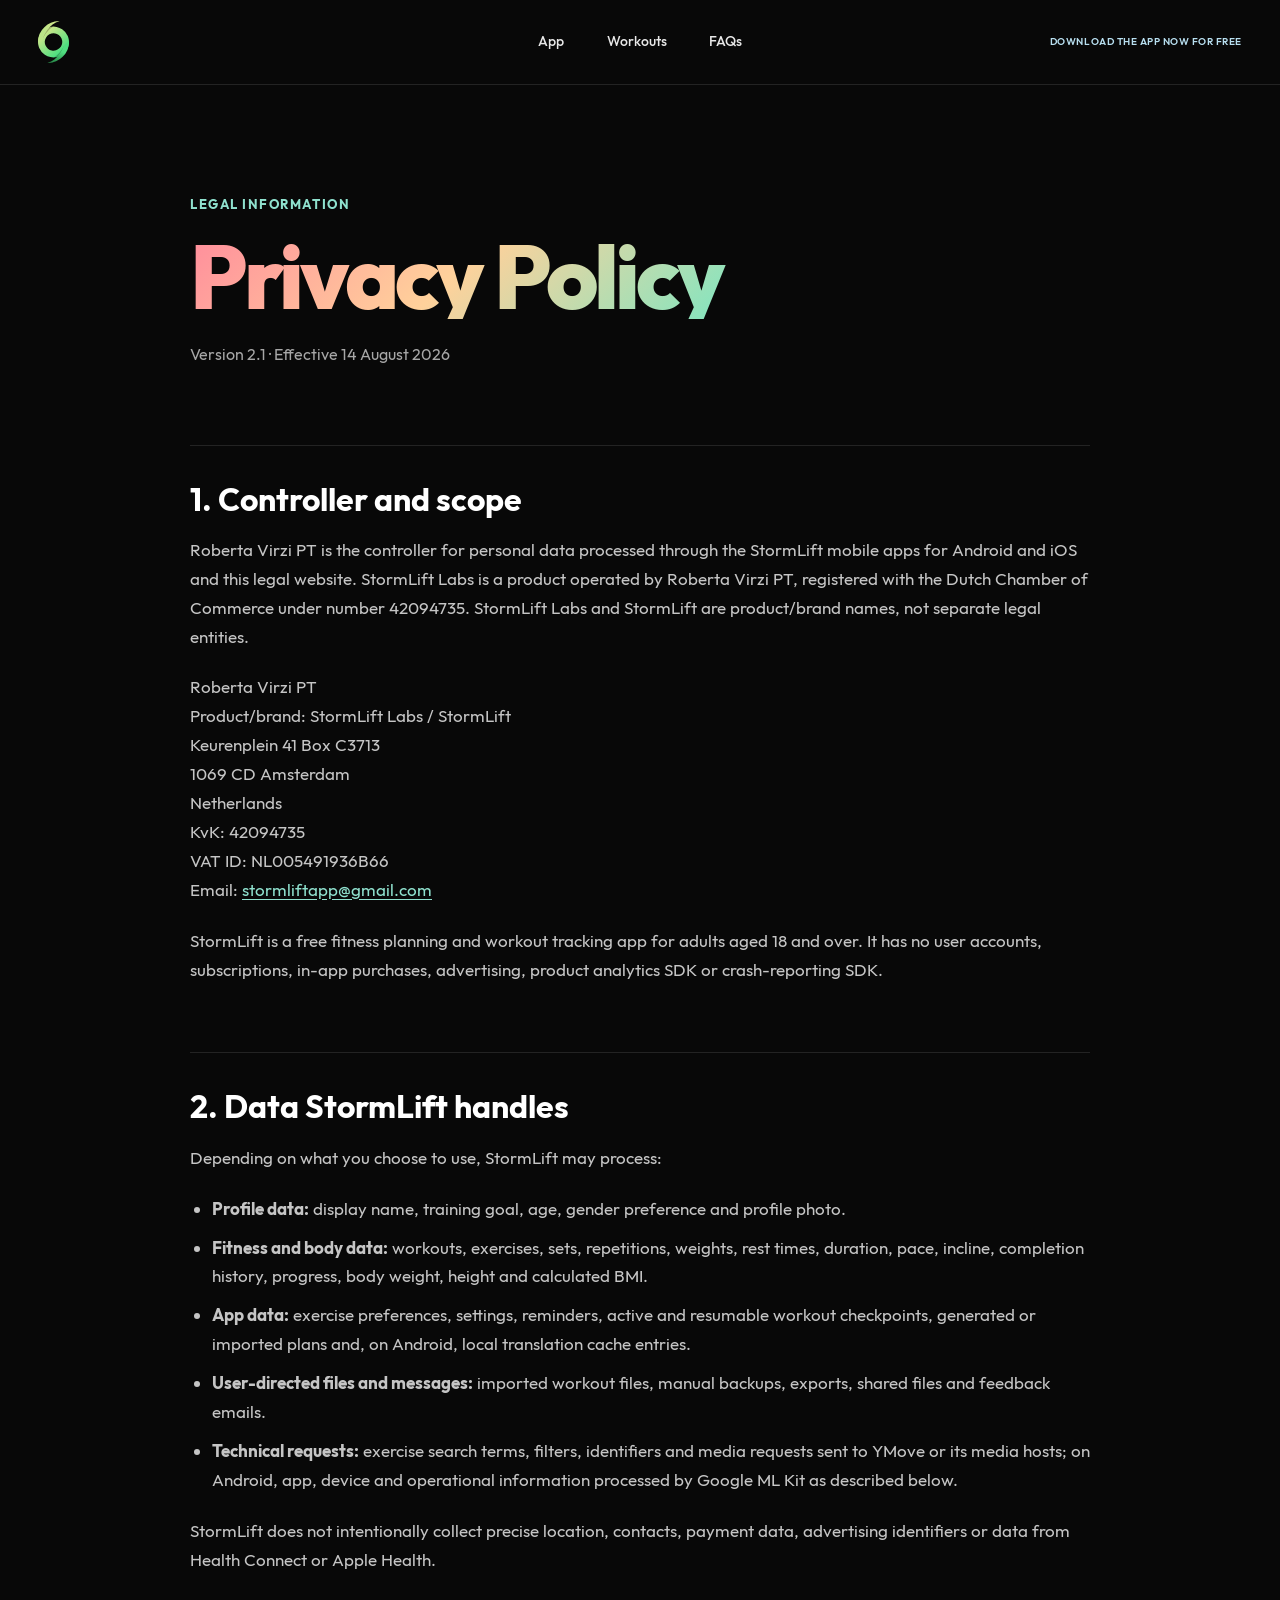
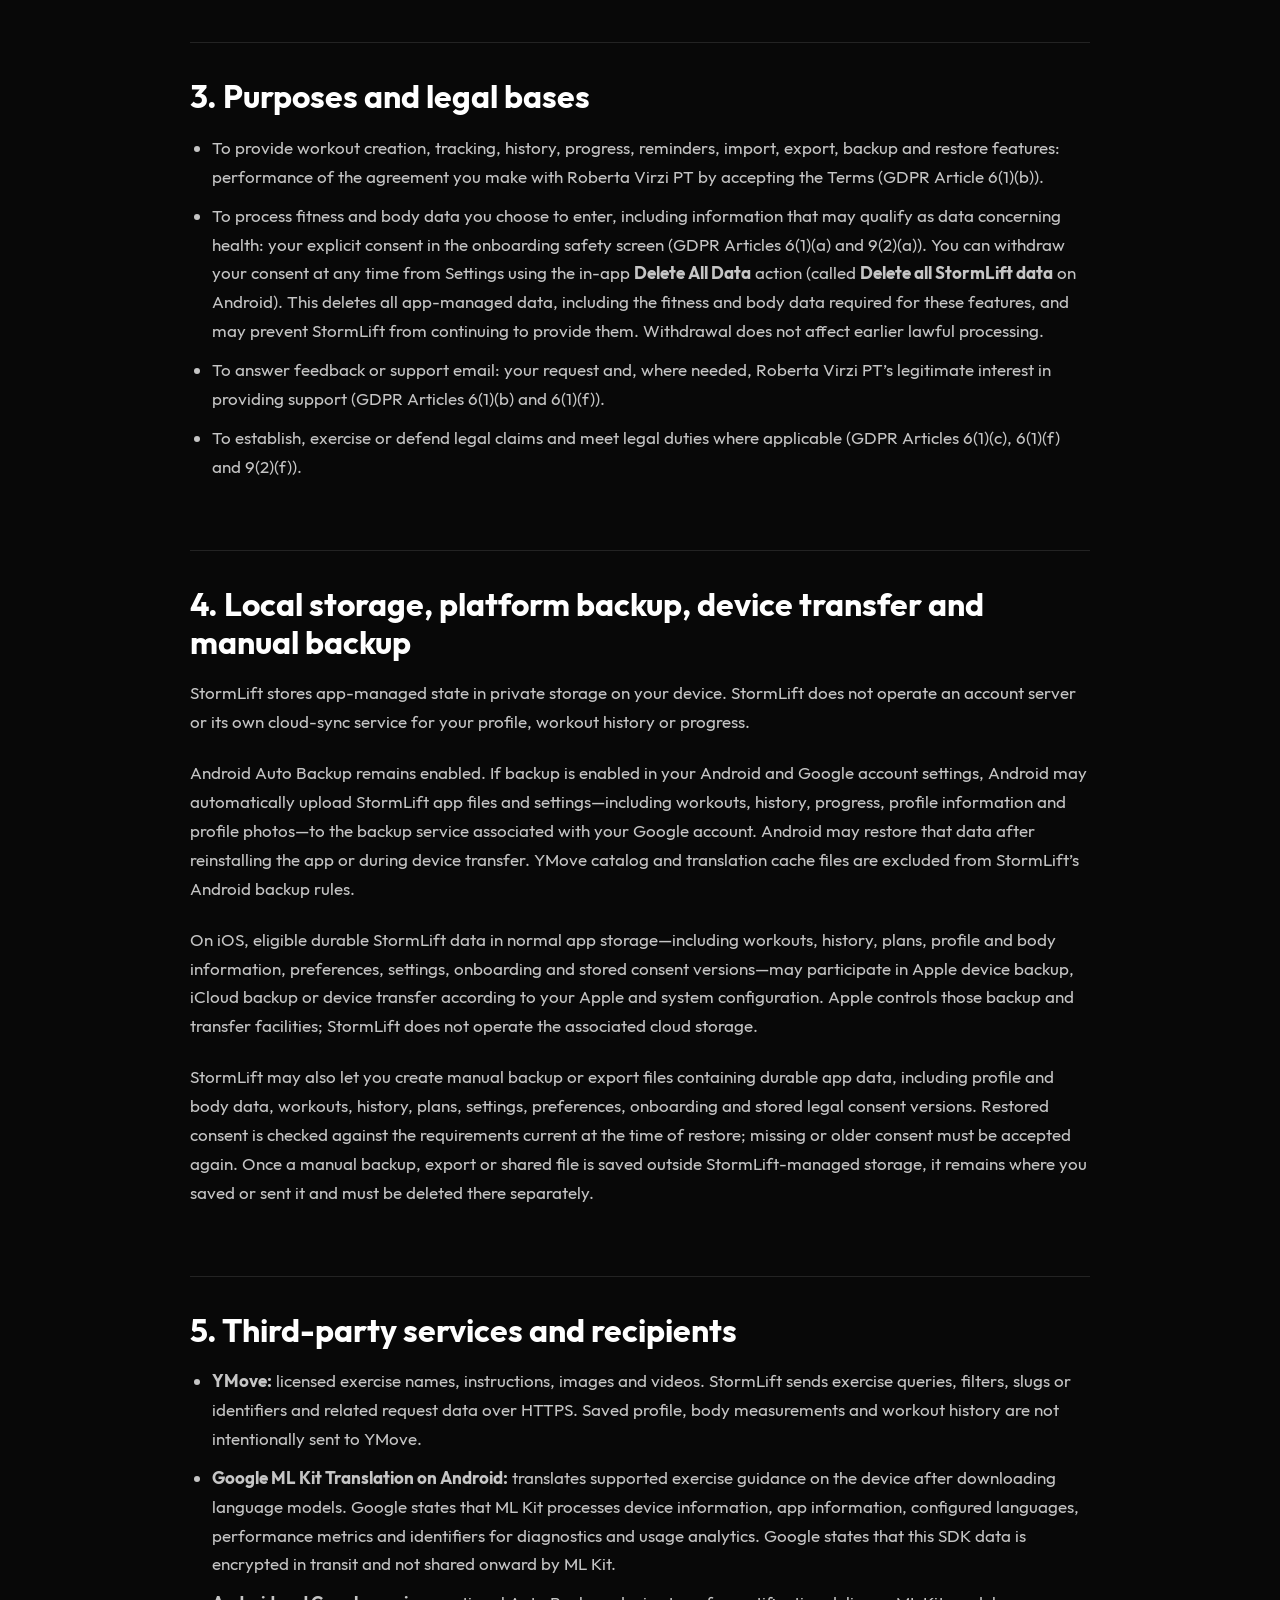
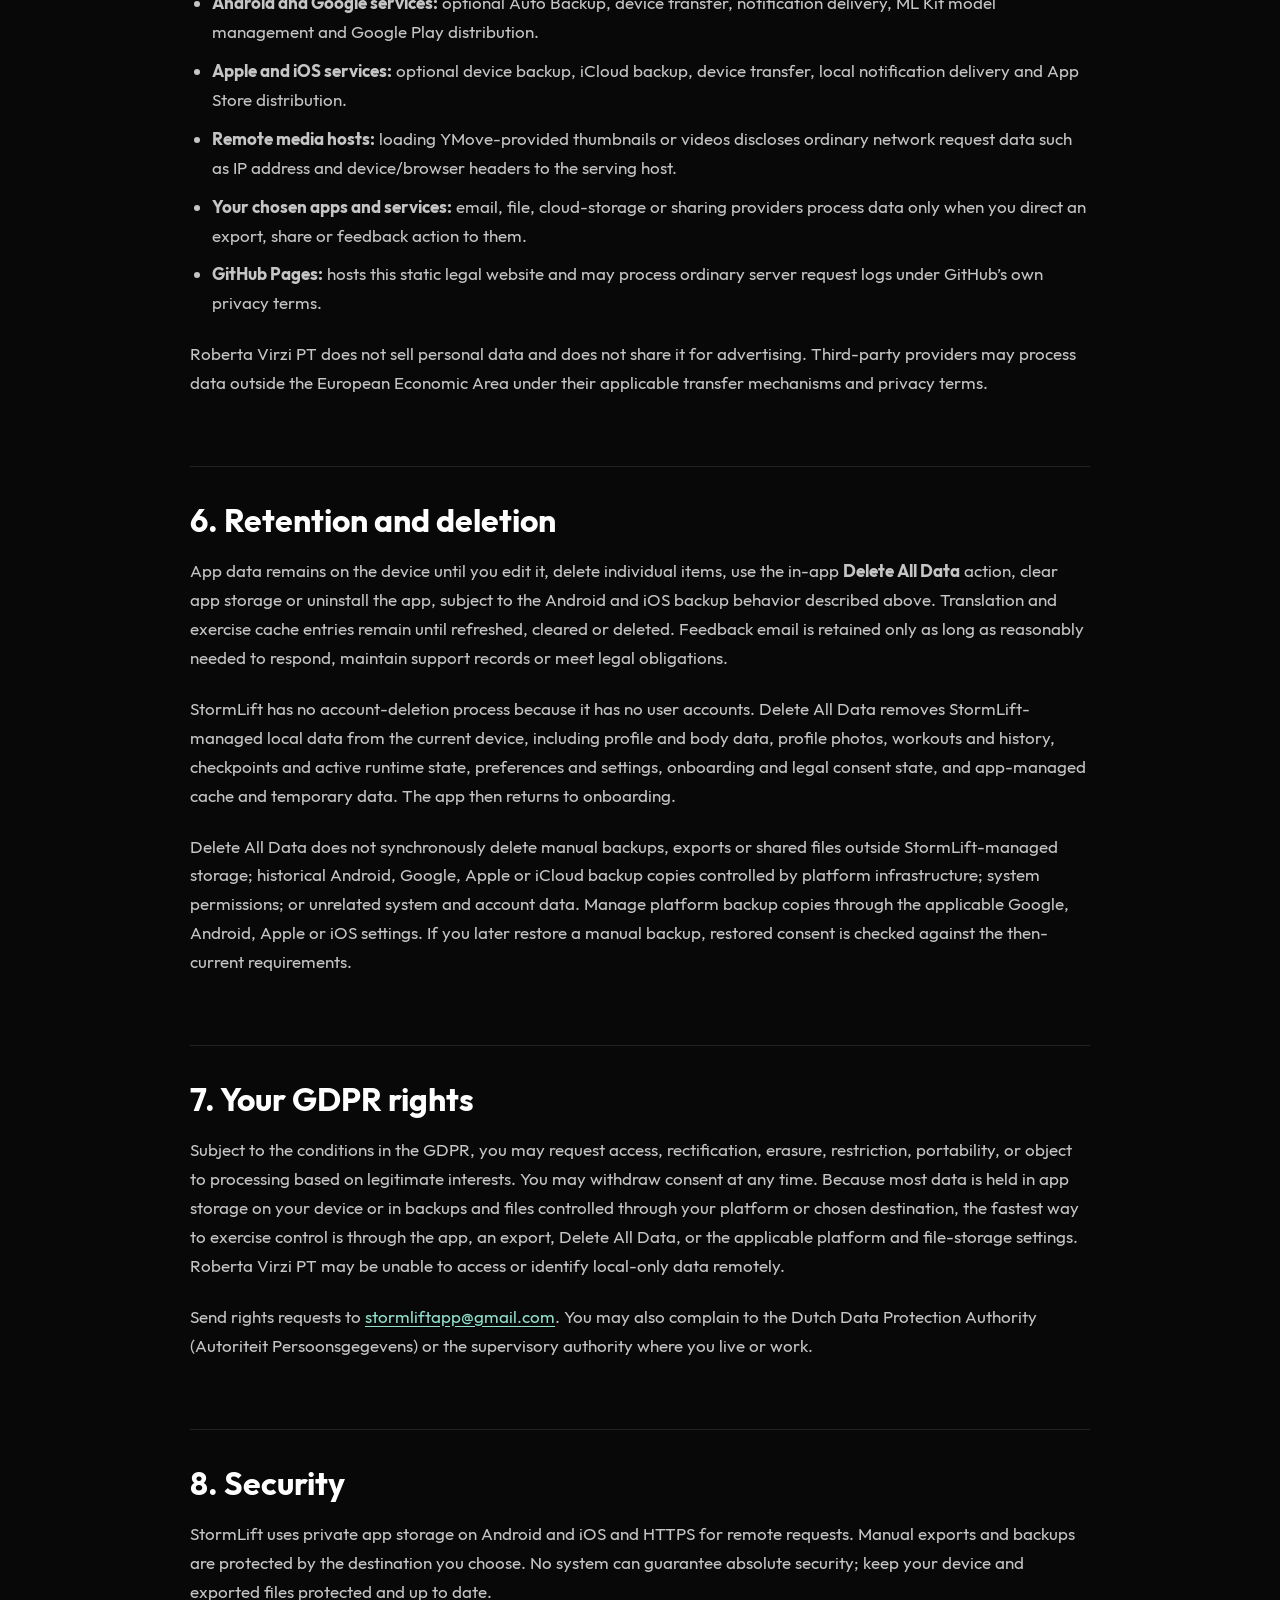
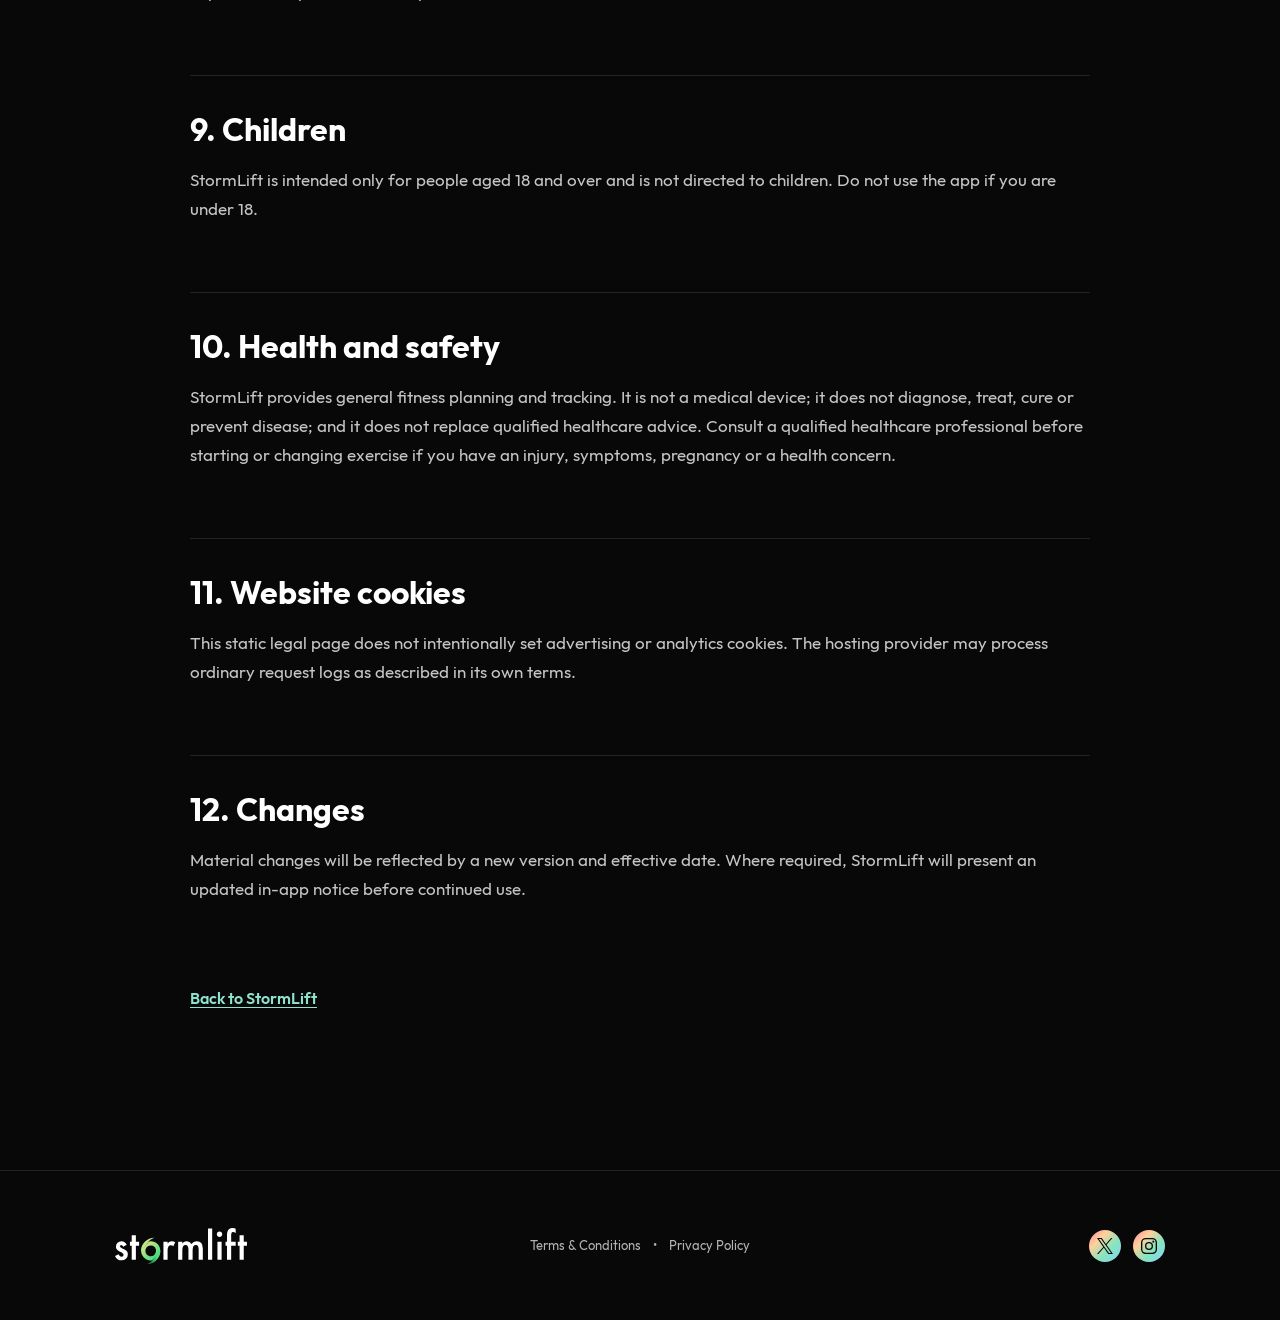
==== privacy/index.html @ 5e51644a "feat: launch StormLift marketing website" ====
<!doctype html>
<html lang="en">
  <head>
    <meta charset="utf-8">
    <meta name="viewport" content="width=device-width, initial-scale=1">
    <title>Privacy Policy — StormLift</title>
    <meta name="description" content="StormLift Privacy Policy, version 2.1, effective 14 August 2026.">
    <meta name="theme-color" content="#080808">
    <link rel="canonical" href="https://stormlift.github.io/stormlift-privacy/privacy/">
    <meta property="og:type" content="article">
    <meta property="og:title" content="StormLift Privacy Policy">
    <meta property="og:description" content="How StormLift handles app, fitness, body, backup and support data.">
    <meta property="og:url" content="https://stormlift.github.io/stormlift-privacy/privacy/">
    <link rel="stylesheet" href="../styles.css">
    <script src="../script.js" defer></script>
  </head>
  <body class="legal-page">
    <a class="skip-link" href="#legal-content">Skip to content</a>
    <header class="legal-header">
      <div class="site-header">
        <a class="brand-mark" href="../" aria-label="StormLift home"><img src="../assets/header/logo.svg" width="48" height="65" alt=""></a>
        <nav class="site-nav" aria-label="Primary navigation"><a href="../#app">App</a><a href="../#workouts">Workouts</a><a href="../#faqs">FAQs</a></nav>
        <div class="header-download" aria-hidden="true">Download the app now for free</div>
      </div>
    </header>

    <main class="legal-main" id="legal-content">
      <header class="legal-hero">
        <p class="legal-eyebrow">Legal information</p>
        <h1>Privacy Policy</h1>
        <p class="legal-effective">Version 2.1 · Effective 14 August 2026</p>
      </header>

      <article class="legal-content">
        <h2>1. Controller and scope</h2>
        <p>Roberta Virzi PT is the controller for personal data processed through the StormLift mobile apps for Android and iOS and this legal website. StormLift Labs is a product operated by Roberta Virzi PT, registered with the Dutch Chamber of Commerce under number 42094735. StormLift Labs and StormLift are product/brand names, not separate legal entities.</p>
        <address>Roberta Virzi PT<br>Product/brand: StormLift Labs / StormLift<br>Keurenplein 41 Box C3713<br>1069 CD Amsterdam<br>Netherlands<br>KvK: 42094735<br>VAT ID: NL005491936B66<br>Email: <a href="mailto:stormliftapp@gmail.com">stormliftapp@gmail.com</a></address>
        <p>StormLift is a free fitness planning and workout tracking app for adults aged 18 and over. It has no user accounts, subscriptions, in-app purchases, advertising, product analytics SDK or crash-reporting SDK.</p>

        <h2>2. Data StormLift handles</h2>
        <p>Depending on what you choose to use, StormLift may process:</p>
        <ul>
          <li><strong>Profile data:</strong> display name, training goal, age, gender preference and profile photo.</li>
          <li><strong>Fitness and body data:</strong> workouts, exercises, sets, repetitions, weights, rest times, duration, pace, incline, completion history, progress, body weight, height and calculated BMI.</li>
          <li><strong>App data:</strong> exercise preferences, settings, reminders, active and resumable workout checkpoints, generated or imported plans and, on Android, local translation cache entries.</li>
          <li><strong>User-directed files and messages:</strong> imported workout files, manual backups, exports, shared files and feedback emails.</li>
          <li><strong>Technical requests:</strong> exercise search terms, filters, identifiers and media requests sent to YMove or its media hosts; on Android, app, device and operational information processed by Google ML Kit as described below.</li>
        </ul>
        <p>StormLift does not intentionally collect precise location, contacts, payment data, advertising identifiers or data from Health Connect or Apple Health.</p>

        <h2>3. Purposes and legal bases</h2>
        <ul>
          <li>To provide workout creation, tracking, history, progress, reminders, import, export, backup and restore features: performance of the agreement you make with Roberta Virzi PT by accepting the Terms (GDPR Article 6(1)(b)).</li>
          <li>To process fitness and body data you choose to enter, including information that may qualify as data concerning health: your explicit consent in the onboarding safety screen (GDPR Articles 6(1)(a) and 9(2)(a)). You can withdraw your consent at any time from Settings using the in-app <strong>Delete All Data</strong> action (called <strong>Delete all StormLift data</strong> on Android). This deletes all app-managed data, including the fitness and body data required for these features, and may prevent StormLift from continuing to provide them. Withdrawal does not affect earlier lawful processing.</li>
          <li>To answer feedback or support email: your request and, where needed, Roberta Virzi PT’s legitimate interest in providing support (GDPR Articles 6(1)(b) and 6(1)(f)).</li>
          <li>To establish, exercise or defend legal claims and meet legal duties where applicable (GDPR Articles 6(1)(c), 6(1)(f) and 9(2)(f)).</li>
        </ul>

        <h2>4. Local storage, platform backup, device transfer and manual backup</h2>
        <p>StormLift stores app-managed state in private storage on your device. StormLift does not operate an account server or its own cloud-sync service for your profile, workout history or progress.</p>
        <p>Android Auto Backup remains enabled. If backup is enabled in your Android and Google account settings, Android may automatically upload StormLift app files and settings—including workouts, history, progress, profile information and profile photos—to the backup service associated with your Google account. Android may restore that data after reinstalling the app or during device transfer. YMove catalog and translation cache files are excluded from StormLift’s Android backup rules.</p>
        <p>On iOS, eligible durable StormLift data in normal app storage—including workouts, history, plans, profile and body information, preferences, settings, onboarding and stored consent versions—may participate in Apple device backup, iCloud backup or device transfer according to your Apple and system configuration. Apple controls those backup and transfer facilities; StormLift does not operate the associated cloud storage.</p>
        <p>StormLift may also let you create manual backup or export files containing durable app data, including profile and body data, workouts, history, plans, settings, preferences, onboarding and stored legal consent versions. Restored consent is checked against the requirements current at the time of restore; missing or older consent must be accepted again. Once a manual backup, export or shared file is saved outside StormLift-managed storage, it remains where you saved or sent it and must be deleted there separately.</p>

        <h2>5. Third-party services and recipients</h2>
        <ul>
          <li><strong>YMove:</strong> licensed exercise names, instructions, images and videos. StormLift sends exercise queries, filters, slugs or identifiers and related request data over HTTPS. Saved profile, body measurements and workout history are not intentionally sent to YMove.</li>
          <li><strong>Google ML Kit Translation on Android:</strong> translates supported exercise guidance on the device after downloading language models. Google states that ML Kit processes device information, app information, configured languages, performance metrics and identifiers for diagnostics and usage analytics. Google states that this SDK data is encrypted in transit and not shared onward by ML Kit.</li>
          <li><strong>Android and Google services:</strong> optional Auto Backup, device transfer, notification delivery, ML Kit model management and Google Play distribution.</li>
          <li><strong>Apple and iOS services:</strong> optional device backup, iCloud backup, device transfer, local notification delivery and App Store distribution.</li>
          <li><strong>Remote media hosts:</strong> loading YMove-provided thumbnails or videos discloses ordinary network request data such as IP address and device/browser headers to the serving host.</li>
          <li><strong>Your chosen apps and services:</strong> email, file, cloud-storage or sharing providers process data only when you direct an export, share or feedback action to them.</li>
          <li><strong>GitHub Pages:</strong> hosts this static legal website and may process ordinary server request logs under GitHub’s own privacy terms.</li>
        </ul>
        <p>Roberta Virzi PT does not sell personal data and does not share it for advertising. Third-party providers may process data outside the European Economic Area under their applicable transfer mechanisms and privacy terms.</p>

        <h2>6. Retention and deletion</h2>
        <p>App data remains on the device until you edit it, delete individual items, use the in-app <strong>Delete All Data</strong> action, clear app storage or uninstall the app, subject to the Android and iOS backup behavior described above. Translation and exercise cache entries remain until refreshed, cleared or deleted. Feedback email is retained only as long as reasonably needed to respond, maintain support records or meet legal obligations.</p>
        <p>StormLift has no account-deletion process because it has no user accounts. Delete All Data removes StormLift-managed local data from the current device, including profile and body data, profile photos, workouts and history, checkpoints and active runtime state, preferences and settings, onboarding and legal consent state, and app-managed cache and temporary data. The app then returns to onboarding.</p>
        <p>Delete All Data does not synchronously delete manual backups, exports or shared files outside StormLift-managed storage; historical Android, Google, Apple or iCloud backup copies controlled by platform infrastructure; system permissions; or unrelated system and account data. Manage platform backup copies through the applicable Google, Android, Apple or iOS settings. If you later restore a manual backup, restored consent is checked against the then-current requirements.</p>

        <h2>7. Your GDPR rights</h2>
        <p>Subject to the conditions in the GDPR, you may request access, rectification, erasure, restriction, portability, or object to processing based on legitimate interests. You may withdraw consent at any time. Because most data is held in app storage on your device or in backups and files controlled through your platform or chosen destination, the fastest way to exercise control is through the app, an export, Delete All Data, or the applicable platform and file-storage settings. Roberta Virzi PT may be unable to access or identify local-only data remotely.</p>
        <p>Send rights requests to <a href="mailto:stormliftapp@gmail.com">stormliftapp@gmail.com</a>. You may also complain to the Dutch Data Protection Authority (Autoriteit Persoonsgegevens) or the supervisory authority where you live or work.</p>

        <h2>8. Security</h2>
        <p>StormLift uses private app storage on Android and iOS and HTTPS for remote requests. Manual exports and backups are protected by the destination you choose. No system can guarantee absolute security; keep your device and exported files protected and up to date.</p>

        <h2>9. Children</h2>
        <p>StormLift is intended only for people aged 18 and over and is not directed to children. Do not use the app if you are under 18.</p>

        <h2>10. Health and safety</h2>
        <p>StormLift provides general fitness planning and tracking. It is not a medical device; it does not diagnose, treat, cure or prevent disease; and it does not replace qualified healthcare advice. Consult a qualified healthcare professional before starting or changing exercise if you have an injury, symptoms, pregnancy or a health concern.</p>

        <h2>11. Website cookies</h2>
        <p>This static legal page does not intentionally set advertising or analytics cookies. The hosting provider may process ordinary request logs as described in its own terms.</p>

        <h2>12. Changes</h2>
        <p>Material changes will be reflected by a new version and effective date. Where required, StormLift will present an updated in-app notice before continued use.</p>

        <a class="legal-back" href="../">Back to StormLift</a>
      </article>
    </main>

    <footer class="site-footer legal-footer">
      <a class="footer-brand" href="../" aria-label="StormLift home"><img src="../assets/footer/logo-footer.svg" width="168" height="46" alt="StormLift"></a>
      <nav class="footer-nav" aria-label="Legal navigation"><a href="../terms/">Terms &amp; Conditions</a><span aria-hidden="true">•</span><a href="./" aria-current="page">Privacy Policy</a></nav>
      <div class="social-links" aria-label="StormLift social media"><a data-link="x" aria-label="StormLift on X"><img src="../assets/footer/logo-x.svg" width="22" height="22" alt=""></a><a data-link="instagram" aria-label="StormLift on Instagram"><img src="../assets/footer/logo-instagram.svg" width="26" height="26" alt=""></a></div>
    </footer>
  </body>
</html>
---- styles.css ----
@font-face { font-family: "Outfit"; src: url("assets/fonts/outfit-regular.ttf") format("truetype"); font-weight: 400; font-style: normal; font-display: swap; }
@font-face { font-family: "Outfit"; src: url("assets/fonts/outfit-medium.ttf") format("truetype"); font-weight: 500; font-style: normal; font-display: swap; }
@font-face { font-family: "Outfit"; src: url("assets/fonts/outfit-semibold.ttf") format("truetype"); font-weight: 600; font-style: normal; font-display: swap; }
@font-face { font-family: "Outfit"; src: url("assets/fonts/outfit-bold.ttf") format("truetype"); font-weight: 700; font-style: normal; font-display: swap; }
@font-face { font-family: "Outfit"; src: url("assets/fonts/outfit-extrabold.ttf") format("truetype"); font-weight: 800; font-style: normal; font-display: swap; }

:root {
  color-scheme: dark;
  --bg: #080808;
  --panel: #111111;
  --text: #f5f5f3;
  --muted: #a7a7a7;
  --line: rgba(255, 255, 255, 0.11);
  --warm: linear-gradient(135deg, #ff718d 0%, #ff9d85 43%, #f5dd7a 100%);
  --coach: linear-gradient(135deg, #87efa8 0%, #67dfc4 47%, #69d4ef 100%);
  --focus: linear-gradient(135deg, #82e2f8 0%, #83c4f5 45%, #d697eb 100%);
  --pink: linear-gradient(135deg, #ff9f8b 0%, #f58fc5 100%);
  --rainbow: linear-gradient(135deg, #ff8d9c 0%, #ffd19b 31%, #82e5c0 63%, #8fcff8 100%);
  --ease-premium: cubic-bezier(0.22, 0.61, 0.36, 1);
  --header-height: 84px;
}

* { box-sizing: border-box; }
html { min-width: 320px; scroll-behavior: smooth; scroll-padding-top: calc(var(--header-height) + 18px); background: var(--bg); }
body { min-width: 320px; min-height: 100%; margin: 0; overflow-x: hidden; color: var(--text); background: var(--bg); font-family: "Outfit", ui-sans-serif, system-ui, sans-serif; line-height: 1.45; -webkit-font-smoothing: antialiased; }
img { display: block; max-width: 100%; }
a { color: inherit; text-decoration: none; }
button, a { -webkit-tap-highlight-color: transparent; }
button { font: inherit; }
:focus-visible { outline: 3px solid #8ee8dd; outline-offset: 5px; }
.skip-link { position: fixed; top: 12px; left: 12px; z-index: 100; padding: 10px 16px; transform: translateY(-150%); border-radius: 999px; color: #080808; background: #f5f5f3; font-weight: 700; transition: transform 180ms ease; }
.skip-link:focus { transform: translateY(0); }
.visually-hidden { position: absolute !important; width: 1px !important; height: 1px !important; padding: 0 !important; margin: -1px !important; overflow: hidden !important; clip: rect(0, 0, 0, 0) !important; white-space: nowrap !important; border: 0 !important; }
.section-shell { width: min(100% - 80px, 1550px); margin-inline: auto; }

.site-header { position: relative; z-index: 20; display: grid; grid-template-columns: 1fr auto 1fr; align-items: center; height: var(--header-height); padding: 0 38px; background: #080808; }
.brand-mark { justify-self: start; width: 31px; transition: opacity 180ms ease; }
.brand-mark:hover { opacity: 0.82; }
.brand-mark img { width: 31px; height: auto; }
.site-nav { display: flex; align-items: center; gap: clamp(24px, 3vw, 54px); font-size: 0.86rem; font-weight: 500; }
.site-nav a { position: relative; padding: 12px 2px; color: #e8e8e8; }
.site-nav a::after { position: absolute; right: 0; bottom: 7px; left: 0; height: 1px; content: ""; transform: scaleX(0); transform-origin: center; background: #fff; transition: transform 180ms ease; }
.site-nav a:hover::after, .site-nav a:focus-visible::after { transform: scaleX(1); }
.header-download { justify-self: end; color: #b8dff0; font-size: 0.65rem; font-weight: 600; letter-spacing: 0.05em; text-transform: uppercase; }

.hero-slider { position: relative; height: 900px; overflow: hidden; background: #080808; }
.hero-stage { position: relative; width: 100%; max-width: 1920px; height: 100%; margin: 0 auto; overflow: hidden; isolation: isolate;
  --strength-band-left: 30%; --strength-band-width: 42%; --strength-person-left: 35%; --strength-person-width: 500px;
  --coach-band-left: 72%; --coach-band-width: 28%; --coach-person-left: 73%; --coach-person-width: 350px;
  --focus-band-left: 0%; --focus-band-width: 30%; --focus-person-left: 9%; --focus-person-width: 360px;
  --copy-top: 102px; --store-top: 104px; --store-left: 69%;
}
.hero-slider[data-slide="1"] .hero-stage { --strength-band-left: 0%; --strength-band-width: 26%; --strength-person-left: 8%; --strength-person-width: 380px; --coach-band-left: 23%; --coach-band-width: 48%; --coach-person-left: 43%; --coach-person-width: 420px; --focus-band-left: 70%; --focus-band-width: 30%; --focus-person-left: 70%; --focus-person-width: 365px; --store-left: 68%; --store-top: 105px; }
.hero-slider[data-slide="2"] .hero-stage { --strength-band-left: 70%; --strength-band-width: 30%; --strength-person-left: 72%; --strength-person-width: 390px; --coach-band-left: 0%; --coach-band-width: 27%; --coach-person-left: 4%; --coach-person-width: 330px; --focus-band-left: 24%; --focus-band-width: 47%; --focus-person-left: 42%; --focus-person-width: 420px; --store-left: 68%; --store-top: 110px; }
.hero-band { position: absolute; inset-block: 0; z-index: -3; background-size: 112% 100%; transition: left 1.15s var(--ease-premium), width 1.15s var(--ease-premium); animation: hero-band-breathe 12s ease-in-out infinite; will-change: left, width, background-position; }
.hero-band::after { position: absolute; inset: 0; content: ""; background: linear-gradient(90deg, rgba(255,255,255,0.10), transparent 28%, rgba(255,255,255,0.08) 62%, transparent); opacity: 0.5; }
.hero-band--strength { left: var(--strength-band-left); width: var(--strength-band-width); background-image: var(--warm); animation-duration: 13.5s; }
.hero-band--coach { left: var(--coach-band-left); width: var(--coach-band-width); background-image: var(--coach); animation-delay: -3.2s; animation-duration: 11.8s; }
.hero-band--focus { left: var(--focus-band-left); width: var(--focus-band-width); background-image: var(--focus); animation-delay: -6.1s; animation-duration: 14.4s; }
.hero-person { position: absolute; bottom: 0; z-index: 1; width: auto; max-width: none; object-fit: contain; object-position: bottom; filter: drop-shadow(0 18px 30px rgba(0,0,0,0.25)); transition: left 1.2s var(--ease-premium) 90ms, width 1.2s var(--ease-premium) 90ms; will-change: left, width; }
.hero-person--strength { left: var(--strength-person-left); width: var(--strength-person-width); }
.hero-person--coach { left: var(--coach-person-left); width: var(--coach-person-width); }
.hero-person--focus { left: var(--focus-person-left); width: var(--focus-person-width); }
.hero-copy { position: absolute; top: var(--copy-top); left: clamp(42px, 5.8vw, 112px); z-index: 3; width: min(460px, 31vw); perspective: 700px; }
.hero-copy__item { position: absolute; inset: 0 auto auto 0; width: 100%; transform: translateY(-14px) rotateX(-50deg); transform-origin: 50% 100%; opacity: 0; pointer-events: none; transition: opacity 640ms ease, transform 760ms var(--ease-premium); }
.hero-copy__item.is-active { transform: translateY(0) rotateX(0); opacity: 1; pointer-events: auto; }
.hero-copy h1, .hero-copy h2 { margin: 0; color: #0b0b0b; font-size: clamp(2.3rem, 3.35vw, 4rem); font-weight: 800; letter-spacing: -0.035em; line-height: 0.98; text-transform: uppercase; }
.hero-copy h2 span { font-size: 0.72em; font-weight: 500; letter-spacing: -0.02em; }
.store-badges { display: flex; align-items: center; gap: 22px; }
.hero-store-badges { position: absolute; top: var(--store-top); left: var(--store-left); z-index: 5; transition: top 1s var(--ease-premium), left 1s var(--ease-premium); }
.store-link { display: block; overflow: hidden; border-radius: 999px; background: #fff; box-shadow: 0 7px 14px rgba(0,0,0,0.16); transition: transform 180ms ease, opacity 180ms ease; }
.store-link:hover { transform: translateY(-2px); }
.store-link[aria-disabled="true"], .social-links a[aria-disabled="true"] { cursor: default; }
.store-link[aria-disabled="true"]:hover { transform: none; }
.hero-store-badges img { width: clamp(104px, 8vw, 155px); height: auto; filter: drop-shadow(0 8px 10px rgba(0,0,0,0.24)); }
.hero-wordmark { position: absolute; right: 0; bottom: 8px; left: 0; z-index: 4; width: 100%; max-width: none; height: auto; pointer-events: none; }
.hero-controls { position: absolute; right: 18px; bottom: 10px; z-index: 8; display: flex; gap: 0; }
.hero-control { position: relative; width: 40px; height: 40px; padding: 0; border: 0; background: transparent; cursor: pointer; }
.hero-control::before { position: absolute; top: 50%; left: 50%; width: 10px; height: 10px; content: ""; transform: translate(-50%, -50%); border: 1px solid rgba(255,255,255,0.75); border-radius: 999px; background: transparent; transition: width 220ms ease, background 220ms ease; }
.hero-control.is-active::before { width: 28px; background: #fff; }
@keyframes hero-band-breathe { 0%,100% { background-position: 0% 50%; } 50% { background-position: 7% 50%; } }

.app-showcase { min-height: clamp(900px, 64vw, 1230px); padding: clamp(150px, 12.8vw, 245px) 0 clamp(100px, 8.8vw, 170px); }
.phone-composition { position: relative; width: min(1120px, 100%); height: clamp(600px, 42.7vw, 820px); margin: 0 auto; --motion-scale: .9; --motion-side-scale: .875; --motion-y: 52px; }
.phone { position: absolute; z-index: 2; bottom: 0; width: auto; max-height: 100%; transform: translateY(var(--motion-y)) scale(var(--motion-scale)); transform-origin: 50% 100%; filter: drop-shadow(0 28px 42px rgba(0,0,0,0.55)); will-change: transform; }
.phone--left { left: 6%; height: 82%; transform: translateY(var(--motion-y)) scale(var(--motion-side-scale)); }
.phone--center { left: 50%; z-index: 3; height: 100%; transform: translateX(-50%) translateY(var(--motion-y)) scale(var(--motion-scale)); }
.phone--right { right: 6%; height: 82%; transform: translateY(var(--motion-y)) scale(var(--motion-side-scale)); }
.phone-glow { position: absolute; z-index: 4; width: 62px; height: 28px; border-radius: 999px; opacity: var(--motion-opacity, 0); filter: blur(3px); box-shadow: 0 0 28px currentColor; transform: translateY(var(--motion-y)) scale(var(--motion-scale)); transition: opacity 160ms linear; }
.phone-glow--one { top: 12%; left: 11%; color: #ff8b9d; background: var(--warm); animation: glow-drift-a 12s ease-in-out infinite; }
.phone-glow--two { top: 22%; left: 49%; color: #a986f0; background: var(--focus); animation: glow-drift-b 15s ease-in-out infinite -4s; }
.phone-glow--three { right: 9%; bottom: 33%; color: #78e9bb; background: var(--coach); animation: glow-drift-a 17s ease-in-out infinite -7s; }
.phone-glow--four { bottom: 10%; left: 38%; color: #ff96aa; background: var(--pink); animation: glow-drift-b 14s ease-in-out infinite -2s; }
@keyframes glow-drift-a { 0%,100% { margin-left: 0; margin-top: 0; } 50% { margin-left: 7px; margin-top: -5px; } }
@keyframes glow-drift-b { 0%,100% { margin-left: 0; margin-top: 0; } 50% { margin-left: -6px; margin-top: 4px; } }

.workouts { min-height: clamp(850px, 58vw, 1120px); padding: 110px 0 clamp(190px, 15vw, 290px); }
.section-intro { text-align: center; }
.section-intro p { margin: 18px 0 0; color: var(--muted); font-size: clamp(1rem, 1.25vw, 1.2rem); }
.gradient-heading { width: fit-content; margin: 0; color: transparent; background-clip: text; -webkit-background-clip: text; font-size: clamp(3rem, 4vw, 4.5rem); font-weight: 800; letter-spacing: -0.03em; line-height: 1.02; }
.section-intro .gradient-heading { margin-inline: auto; }
.gradient-heading--blue { background-image: var(--focus); }
.gradient-heading--warm { background-image: var(--warm); }
.gradient-heading--green { background-image: var(--coach); }
.workout-grid { display: grid; grid-template-columns: repeat(6, minmax(0, 1fr)); gap: 44px 30px; margin-top: 95px; }
.workout-card { position: relative; grid-column: span 2; height: clamp(185px, 11.5vw, 220px); padding: 35px 28px; overflow: hidden; border-radius: 36px; color: #0a0a0a; box-shadow: 0 20px 34px rgba(0,0,0,0.26); isolation: isolate; }
.workout-card:nth-child(4) { grid-column: 2 / span 2; }
.workout-card:nth-child(5) { grid-column: 4 / span 2; }
.workout-card--quick, .workout-card--travel { background: var(--warm); }
.workout-card--journey { background: var(--focus); }
.workout-card--import { background: linear-gradient(135deg, #f8dba0, #dff6b2); }
.workout-card--custom { background: var(--coach); }
.workout-card h3 { position: relative; z-index: 2; margin: 0 0 18px; font-size: clamp(1.25rem, 1.5vw, 1.65rem); line-height: 1; }
.workout-card p { position: relative; z-index: 2; margin: 0; font-size: 1rem; line-height: 1.25; }
.workout-card img { position: absolute; right: 12px; bottom: -35px; z-index: 1; width: auto; height: clamp(190px, 11.8vw, 225px); object-fit: contain; object-position: bottom right; }
.workout-card--travel img { right: 5px; bottom: -48px; height: clamp(205px, 12.8vw, 246px); }
.workout-glow { position: absolute; z-index: 3; right: 18px; bottom: 5px; width: 80px; height: 22px; border-radius: 999px; background: var(--rainbow); box-shadow: 0 0 22px rgba(255,153,178,0.75); animation: workout-glow-drift 14s ease-in-out infinite; }
.workout-card:nth-child(2n) .workout-glow { animation-duration: 17s; animation-delay: -5s; }
.workout-card:nth-child(3n) .workout-glow { animation-duration: 11s; animation-delay: -2s; }
@keyframes workout-glow-drift { 0%,100% { transform: translateX(0); } 50% { transform: translateX(-8px); } }

.features { padding-bottom: 230px; }
.feature { display: grid; grid-template-columns: minmax(0, .88fr) minmax(480px, 1.12fr); align-items: center; min-height: clamp(720px, 48vw, 920px); gap: 9vw; }
.feature + .feature { margin-top: 85px; }
.feature--reverse .feature-copy { grid-column: 2; grid-row: 1; }
.feature--reverse .feature-art { grid-column: 1; grid-row: 1; }
.feature-copy { max-width: 540px; padding-left: clamp(0px, 3vw, 48px); opacity: var(--motion-opacity, 1); transform: translateY(var(--copy-y, 0)); will-change: transform, opacity; }
.feature-copy > p { margin: 30px 0 0; color: #b9b9b9; font-size: clamp(1.08rem, 1.25vw, 1.28rem); line-height: 1.35; }
.feature-copy > p + p { max-width: 470px; margin-top: 34px; }
.store-badges--small { gap: 20px; margin-top: 54px; }
.store-badges--small img { width: 132px; height: auto; }
.feature-art { position: relative; width: 100%; height: clamp(500px, 34vw, 650px); transform: translateY(var(--shape-y, 0)) scale(var(--motion-scale, 1)); transform-origin: center; will-change: transform; }
.feature-shape { position: absolute; border-radius: 105px; box-shadow: inset 0 1px 0 rgba(255,255,255,0.3), 0 35px 70px rgba(0,0,0,0.45); }
.feature-shape--back { inset: 8% 6% 5% 14%; transform: rotate(-7deg); opacity: 0.74; }
.feature-shape--front { inset: 13% 11% 0 8%; transform: rotate(4deg); }
.feature-art--focus .feature-shape--back, .feature-art--focus .feature-shape--front { background: var(--focus); }
.feature-art--track .feature-shape--back, .feature-art--track .feature-shape--front { background: var(--warm); }
.feature-art--coach .feature-shape--back, .feature-art--coach .feature-shape--front { background: var(--coach); }
.feature-art img { position: absolute; right: 7%; bottom: 0; z-index: 2; width: auto; height: 94%; object-fit: contain; object-position: bottom; transform: translateY(var(--person-y, 0)); filter: drop-shadow(0 22px 26px rgba(0,0,0,0.3)); will-change: transform; }
.feature-art--track img { right: 5%; height: 92%; }
.feature-art--coach img { right: 15%; height: 96%; }
.feature-orb { position: absolute; z-index: 3; width: 110px; height: 110px; border-radius: 32px; opacity: 0.86; filter: blur(.2px); box-shadow: 0 15px 30px rgba(0,0,0,0.2), inset 0 1px 0 rgba(255,255,255,0.24); }
.feature-orb--one { top: 20%; right: 0; }
.feature-orb--two { bottom: 8%; left: 1%; width: 92px; height: 92px; }
.feature-art--focus .feature-orb { background: linear-gradient(135deg, #76daf2, #f399d9); }
.feature-art--track .feature-orb { background: linear-gradient(135deg, #ff8a9f, #f8df79); }
.feature-art--coach .feature-orb { background: linear-gradient(135deg, #79dfb2, #77d8f0); }

.faq-section { padding: 180px 0 190px; }
.faq-section > h2 { margin: 0 0 44px; font-size: clamp(2.5rem, 3.4vw, 3.8rem); line-height: 1; }
.faq-category + .faq-category { margin-top: 24px; }
.faq-category h3 { margin: 0; }
.faq-toggle { display: flex; align-items: center; gap: 9px; width: 100%; min-height: 48px; padding: 0; border: 0; color: #fff; background: transparent; text-align: left; cursor: pointer; font-size: 1rem; font-weight: 600; }
.faq-toggle img { width: 15px; height: 15px; object-fit: contain; }
.faq-panel { display: grid; grid-template-rows: 1fr; overflow: hidden; opacity: 1; transition: grid-template-rows 360ms var(--ease-premium), opacity 260ms ease; }
.faq-panel[hidden] { display: none; }
.faq-grid { display: grid; grid-template-columns: repeat(3, 1fr); gap: 30px; min-height: 0; padding: 13px 0 8px; }
.faq-card { min-height: 160px; padding: 26px 27px; border-radius: 30px; color: #0b0b0b; }
.faq-card--warm { background: linear-gradient(135deg, #f6df9d, #f0b7f0); }
.faq-card--green { background: linear-gradient(135deg, #dff5a4, #a5f0c7); }
.faq-card--blue { background: linear-gradient(135deg, #d6aff5, #9fdff1); }
.faq-card--pink { background: linear-gradient(135deg, #ff9a8f, #e7a9e8); }
.faq-card h4 { margin: 0 0 12px; font-size: 1.05rem; line-height: 1.1; }
.faq-card p { margin: 0; font-size: 0.98rem; line-height: 1.25; }

.benefits { border-top: 1px solid rgba(255,255,255,0.05); border-bottom: 1px solid rgba(255,255,255,0.05); background: #111111; }
.benefits-grid { display: grid; grid-template-columns: repeat(4, 1fr); align-items: start; min-height: 460px; padding-top: 80px; padding-bottom: 72px; }
.benefit { text-align: center; }
.benefit img { width: 92px; height: 94px; margin: 0 auto 28px; }
.benefit h2 { margin: 0; color: #f0f0f0; font-size: 1.35rem; font-weight: 500; text-transform: uppercase; }
.benefit:nth-child(1) h2 { color: #8cec86; }
.benefit:nth-child(3) h2 { color: #f59cae; }
.benefit:nth-child(4) h2 { color: #fb9a8e; }
.benefit p { margin: 15px 0 0; color: #9e9e9e; font-size: 0.96rem; line-height: 1.4; }

.final-cta { height: 390px; overflow: hidden; background: var(--rainbow); color: #090909; }
.final-cta__content { position: relative; display: flex; align-items: center; height: 100%; }
.final-cta__content::before, .final-cta__content::after { position: absolute; inset-block: 0; width: 1px; content: ""; background: rgba(0,0,0,0.08); }
.final-cta__content::before { left: 19%; }
.final-cta__content::after { right: 19%; }
.final-cta__copy { position: relative; z-index: 2; padding-left: 30px; }
.final-cta h2 { margin: 0; font-size: clamp(2rem, 3.2vw, 3.8rem); font-weight: 800; letter-spacing: -0.04em; line-height: .98; text-transform: uppercase; }
.final-cta p { margin: 16px 0 0; font-size: clamp(1.2rem, 1.8vw, 1.75rem); font-weight: 500; }
.final-cta__phones { position: absolute; right: 7%; bottom: -6px; width: 540px; height: 100%; }
.final-phone { position: absolute; bottom: 0; width: auto; }
.final-phone--small { left: 0; height: 74%; }
.final-phone--big { right: 0; height: 102%; }

.site-footer { display: grid; grid-template-columns: 1fr auto 1fr; align-items: center; min-height: 150px; padding: 30px 9vw; background: #080808; }
.footer-brand img { width: 132px; height: auto; }
.footer-nav { display: flex; align-items: center; gap: 12px; color: #b3b3b3; font-size: 0.84rem; }
.footer-nav a:hover { color: #fff; }
.social-links { justify-self: end; display: flex; gap: 12px; }
.social-links a { display: grid; place-items: center; width: 32px; height: 32px; border-radius: 50%; background: var(--rainbow); transition: transform 180ms ease; }
.social-links a:hover { transform: translateY(-2px); }
.social-links img { width: 16px; height: 16px; }

.motion-ready .reveal { opacity: 0; transform: translateY(28px) scale(.985); transition: opacity 720ms ease, transform 780ms var(--ease-premium); }
.motion-ready .reveal.is-visible { opacity: 1; transform: translateY(0) scale(1); }
.motion-ready .workout-card:nth-child(2), .motion-ready .benefit:nth-child(2) { transition-delay: 70ms; }
.motion-ready .workout-card:nth-child(3), .motion-ready .benefit:nth-child(3) { transition-delay: 140ms; }
.motion-ready .workout-card:nth-child(4), .motion-ready .benefit:nth-child(4) { transition-delay: 210ms; }
.motion-ready .workout-card:nth-child(5) { transition-delay: 280ms; }

/* Shared legal presentation */
.legal-page { background: #080808; }
.legal-header { border-bottom: 1px solid var(--line); }
.legal-header .site-header { width: min(100%, 1600px); margin: 0 auto; }
.legal-main { width: min(100% - 40px, 900px); margin: 0 auto; padding: 110px 0 150px; }
.legal-hero { margin-bottom: 78px; }
.legal-eyebrow { margin: 0 0 18px; color: #8fe1ce; font-size: 0.8rem; font-weight: 700; letter-spacing: 0.12em; text-transform: uppercase; }
.legal-hero h1 { margin: 0; color: transparent; background: var(--rainbow); background-clip: text; -webkit-background-clip: text; font-size: clamp(3rem, 7vw, 5.8rem); font-weight: 800; letter-spacing: -0.045em; line-height: .98; }
.legal-effective { margin: 24px 0 0; color: var(--muted); font-size: 1rem; }
.legal-content { color: #d2d2d2; }
.legal-content h2 { margin: 68px 0 18px; padding-top: 34px; border-top: 1px solid var(--line); color: #fff; font-size: clamp(1.45rem, 3vw, 2rem); line-height: 1.2; }
.legal-content h2:first-child { margin-top: 0; }
.legal-content h3 { margin: 38px 0 12px; color: #fff; font-size: 1.2rem; }
.legal-content p, .legal-content li, .legal-content address { color: #c5c5c5; font-size: 1.05rem; line-height: 1.72; }
.legal-content p, .legal-content ul, .legal-content address { margin: 0 0 22px; }
.legal-content ul { padding-left: 1.35rem; }
.legal-content li + li { margin-top: 10px; }
.legal-content address { font-style: normal; }
.legal-content a { color: #8fe1ce; text-decoration: underline; text-underline-offset: 3px; }
.legal-content .google-notice { padding: 22px 24px; border-left: 3px solid #eea0b6; background: #121212; font-size: .94rem; }
.legal-back { display: inline-flex; align-items: center; min-height: 44px; margin-top: 50px; color: #8fe1ce; font-weight: 600; }
.legal-footer { border-top: 1px solid var(--line); }

@media (max-width: 1180px) {
  :root { --header-height: 76px; }
  .section-shell { width: min(100% - 56px, 1100px); }
  .hero-slider { height: 760px; }
  .hero-stage { --strength-person-width: 390px; --coach-person-width: 285px; --focus-person-width: 300px; --copy-top: 82px; --store-top: 84px; }
  .hero-slider[data-slide="1"] .hero-stage { --strength-person-width: 300px; --coach-person-width: 340px; --focus-person-width: 300px; }
  .hero-slider[data-slide="2"] .hero-stage { --strength-person-width: 300px; --coach-person-width: 270px; --focus-person-width: 340px; }
  .hero-copy { width: 39vw; }
  .app-showcase { min-height: 900px; padding-top: 160px; }
  .phone-composition { height: 600px; }
  .workouts { min-height: 900px; }
  .workout-grid { gap: 30px 22px; }
  .workout-card { height: 200px; padding: 30px 24px; border-radius: 30px; }
  .workout-card img { height: 200px; }
  .feature { grid-template-columns: minmax(0, .9fr) minmax(400px, 1.1fr); min-height: 740px; gap: 6vw; }
  .feature-art { height: 520px; }
  .faq-card { min-height: 175px; }
  .final-cta__phones { right: 3%; }
}

@media (max-width: 900px) {
  .site-header { grid-template-columns: auto 1fr; padding: 0 24px; }
  .site-nav { justify-self: end; gap: 28px; }
  .header-download { display: none; }
  .hero-slider { height: 760px; touch-action: pan-y; }
  .hero-stage { --copy-top: 48px; --store-top: auto; --store-left: auto; }
  .hero-copy { top: 48px; left: 30px; width: calc(100% - 60px); text-align: left; }
  .hero-copy h1, .hero-copy h2 { font-size: clamp(2.25rem, 8vw, 4.2rem); }
  .hero-store-badges { top: auto; right: auto; bottom: 110px; left: 30px; }
  .hero-wordmark { bottom: 5px; width: 122%; max-width: none; transform: translateX(-8%); }
  .hero-band { left: 0 !important; width: 100% !important; opacity: 0; transition: opacity 700ms ease; }
  .hero-person { bottom: 0; left: 50% !important; opacity: 0; transform: translateX(-50%); transition: opacity 700ms ease, width 900ms var(--ease-premium); }
  .hero-slider[data-slide="0"] .hero-band--strength, .hero-slider[data-slide="0"] .hero-person--strength,
  .hero-slider[data-slide="1"] .hero-band--coach, .hero-slider[data-slide="1"] .hero-person--coach,
  .hero-slider[data-slide="2"] .hero-band--focus, .hero-slider[data-slide="2"] .hero-person--focus { opacity: 1; }
  .hero-slider[data-slide="0"] .hero-person--strength { width: min(590px, 82vw); }
  .hero-slider[data-slide="1"] .hero-person--coach { width: min(430px, 63vw); }
  .hero-slider[data-slide="2"] .hero-person--focus { width: min(465px, 68vw); }
  .hero-controls { right: 24px; bottom: 116px; }
  .hero-control { width: 44px; height: 44px; }
  .app-showcase { min-height: 900px; padding: 160px 0 120px; }
  .phone-composition { height: 610px; }
  .phone--left { left: 0; }
  .phone--right { right: 0; }
  .workouts { min-height: auto; padding: 100px 0 220px; }
  .workout-grid { grid-template-columns: repeat(2, 1fr); gap: 26px; }
  .workout-card, .workout-card:nth-child(4), .workout-card:nth-child(5) { grid-column: auto; }
  .workout-card:last-child { grid-column: 1 / -1; width: calc(50% - 13px); justify-self: center; }
  .feature { grid-template-columns: minmax(0, .85fr) minmax(360px, 1.15fr); min-height: 720px; gap: 34px; }
  .feature + .feature { margin-top: 70px; }
  .feature-art { height: 480px; }
  .feature-shape { border-radius: 80px; }
  .feature-orb { width: 75px; height: 75px; border-radius: 24px; }
  .feature-copy { padding-left: 0; }
  .feature-copy > p { font-size: 1rem; }
  .faq-section { padding: 140px 0; }
  .faq-grid { grid-template-columns: repeat(2, 1fr); gap: 22px; }
  .faq-card:last-child { grid-column: 1 / -1; }
  .benefits-grid { grid-template-columns: repeat(2, 1fr); gap: 64px 24px; padding-block: 70px; }
  .final-cta__copy { width: 56%; padding-left: 0; }
  .final-cta__phones { right: -10%; width: 510px; }
}

@media (max-width: 640px) {
  :root { --header-height: 68px; }
  .section-shell { width: min(100% - 36px, 560px); }
  .site-header { padding: 0 16px; }
  .brand-mark { width: 24px; }
  .brand-mark img { width: 24px; }
  .site-nav { gap: 18px; font-size: 0.78rem; }
  .site-nav a { min-height: 44px; display: flex; align-items: center; }
  .hero-slider { height: 710px; }
  .hero-copy { top: 38px; left: 20px; width: calc(100% - 40px); }
  .hero-copy h1, .hero-copy h2 { font-size: clamp(2rem, 10vw, 3.15rem); }
  .hero-store-badges { bottom: 120px; left: 18px; gap: 12px; }
  .hero-store-badges img { width: 116px; }
  .hero-slider[data-slide="0"] .hero-person--strength { width: min(530px, 115vw); }
  .hero-slider[data-slide="1"] .hero-person--coach { width: min(390px, 88vw); }
  .hero-slider[data-slide="2"] .hero-person--focus { width: min(410px, 94vw); }
  .hero-wordmark { bottom: 10px; width: 180%; transform: translateX(-25%); }
  .hero-controls { right: 18px; bottom: 126px; }
  .app-showcase { min-height: 690px; padding: 125px 0 80px; }
  .phone-composition { height: 460px; }
  .phone--left { left: 0; height: 72%; }
  .phone--right { right: 0; height: 72%; }
  .phone--center { height: 93%; }
  .phone-glow { width: 42px; height: 18px; }
  .workouts { padding: 90px 0 165px; }
  .gradient-heading { font-size: clamp(2.7rem, 13vw, 4rem); }
  .section-intro p { max-width: 330px; margin-inline: auto; font-size: .95rem; }
  .workout-grid { grid-template-columns: 1fr; gap: 24px; margin-top: 64px; }
  .workout-card, .workout-card:last-child { grid-column: auto; width: 100%; height: 185px; justify-self: stretch; padding: 28px 24px; border-radius: 28px; }
  .workout-card img { height: 190px; }
  .features { padding-bottom: 90px; }
  .feature, .feature--reverse { display: flex; flex-direction: column; min-height: auto; gap: 50px; padding: 70px 0 110px; }
  .feature + .feature { margin-top: 20px; }
  .feature--reverse .feature-copy, .feature--reverse .feature-art { grid-column: auto; grid-row: auto; }
  .feature--reverse .feature-copy { order: 1; }
  .feature--reverse .feature-art { order: 2; }
  .feature-copy { width: 100%; }
  .feature-copy > p { margin-top: 22px; font-size: 1.02rem; }
  .feature-copy > p + p { margin-top: 24px; }
  .store-badges--small { margin-top: 36px; gap: 12px; }
  .store-badges--small img { width: 116px; }
  .feature-art { width: calc(100% - 10px); height: 410px; }
  .feature-shape { border-radius: 64px; }
  .feature-art img { right: 4%; height: 96%; }
  .feature-art--track img { right: -2%; height: 90%; }
  .feature-art--coach img { right: 10%; }
  .feature-orb--one { right: -8px; }
  .feature-orb--two { left: -9px; }
  .faq-section { padding: 110px 0 120px; }
  .faq-section > h2 { margin-bottom: 32px; }
  .faq-category + .faq-category { margin-top: 16px; }
  .faq-grid { grid-template-columns: 1fr; gap: 15px; }
  .faq-card, .faq-card:last-child { grid-column: auto; min-height: 138px; padding: 23px 22px; border-radius: 24px; }
  .benefits-grid { gap: 54px 12px; padding-block: 58px; }
  .benefit img { width: 72px; height: 76px; margin-bottom: 20px; }
  .benefit h2 { font-size: 1.05rem; }
  .benefit p { font-size: .83rem; }
  .final-cta { height: 410px; }
  .final-cta__content { align-items: flex-start; padding-top: 48px; }
  .final-cta__copy { width: 100%; padding-left: 0; }
  .final-cta h2 { max-width: 340px; font-size: clamp(2rem, 10vw, 3rem); }
  .final-cta p { margin-top: 10px; font-size: 1.15rem; }
  .final-cta__phones { right: -78px; bottom: -10px; width: 405px; height: 76%; }
  .site-footer { grid-template-columns: 1fr auto; min-height: 176px; padding: 30px 20px; }
  .footer-brand img { width: 105px; }
  .footer-nav { grid-column: 1 / -1; grid-row: 2; justify-content: center; order: 3; font-size: .75rem; }
  .social-links { grid-column: 2; grid-row: 1; }
  .legal-main { width: min(100% - 32px, 900px); padding: 72px 0 100px; }
  .legal-hero { margin-bottom: 54px; }
  .legal-content h2 { margin-top: 50px; padding-top: 28px; }
  .legal-content p, .legal-content li, .legal-content address { font-size: 1rem; line-height: 1.65; }
}

@media (max-width: 380px) {
  .site-nav { gap: 12px; }
  .hero-store-badges img, .store-badges--small img { width: 108px; }
  .phone-composition { height: 420px; }
  .feature-art { height: 360px; }
  .benefit p { font-size: .77rem; }
}

@media (prefers-reduced-motion: reduce) {
  html { scroll-behavior: auto; }
  *, *::before, *::after { scroll-behavior: auto !important; animation-duration: .01ms !important; animation-iteration-count: 1 !important; transition-duration: .01ms !important; }
  .hero-copy__item { transform: none; }
  .motion-ready .reveal, .motion-ready .reveal.is-visible { opacity: 1; transform: none; }
  .phone-composition, .feature, .feature-copy, .feature-art, .feature-art img, .phone { --motion-scale: 1 !important; --motion-side-scale: 1 !important; --motion-y: 0px !important; --shape-y: 0px !important; --person-y: 0px !important; --copy-y: 0px !important; --motion-opacity: 1 !important; }
}
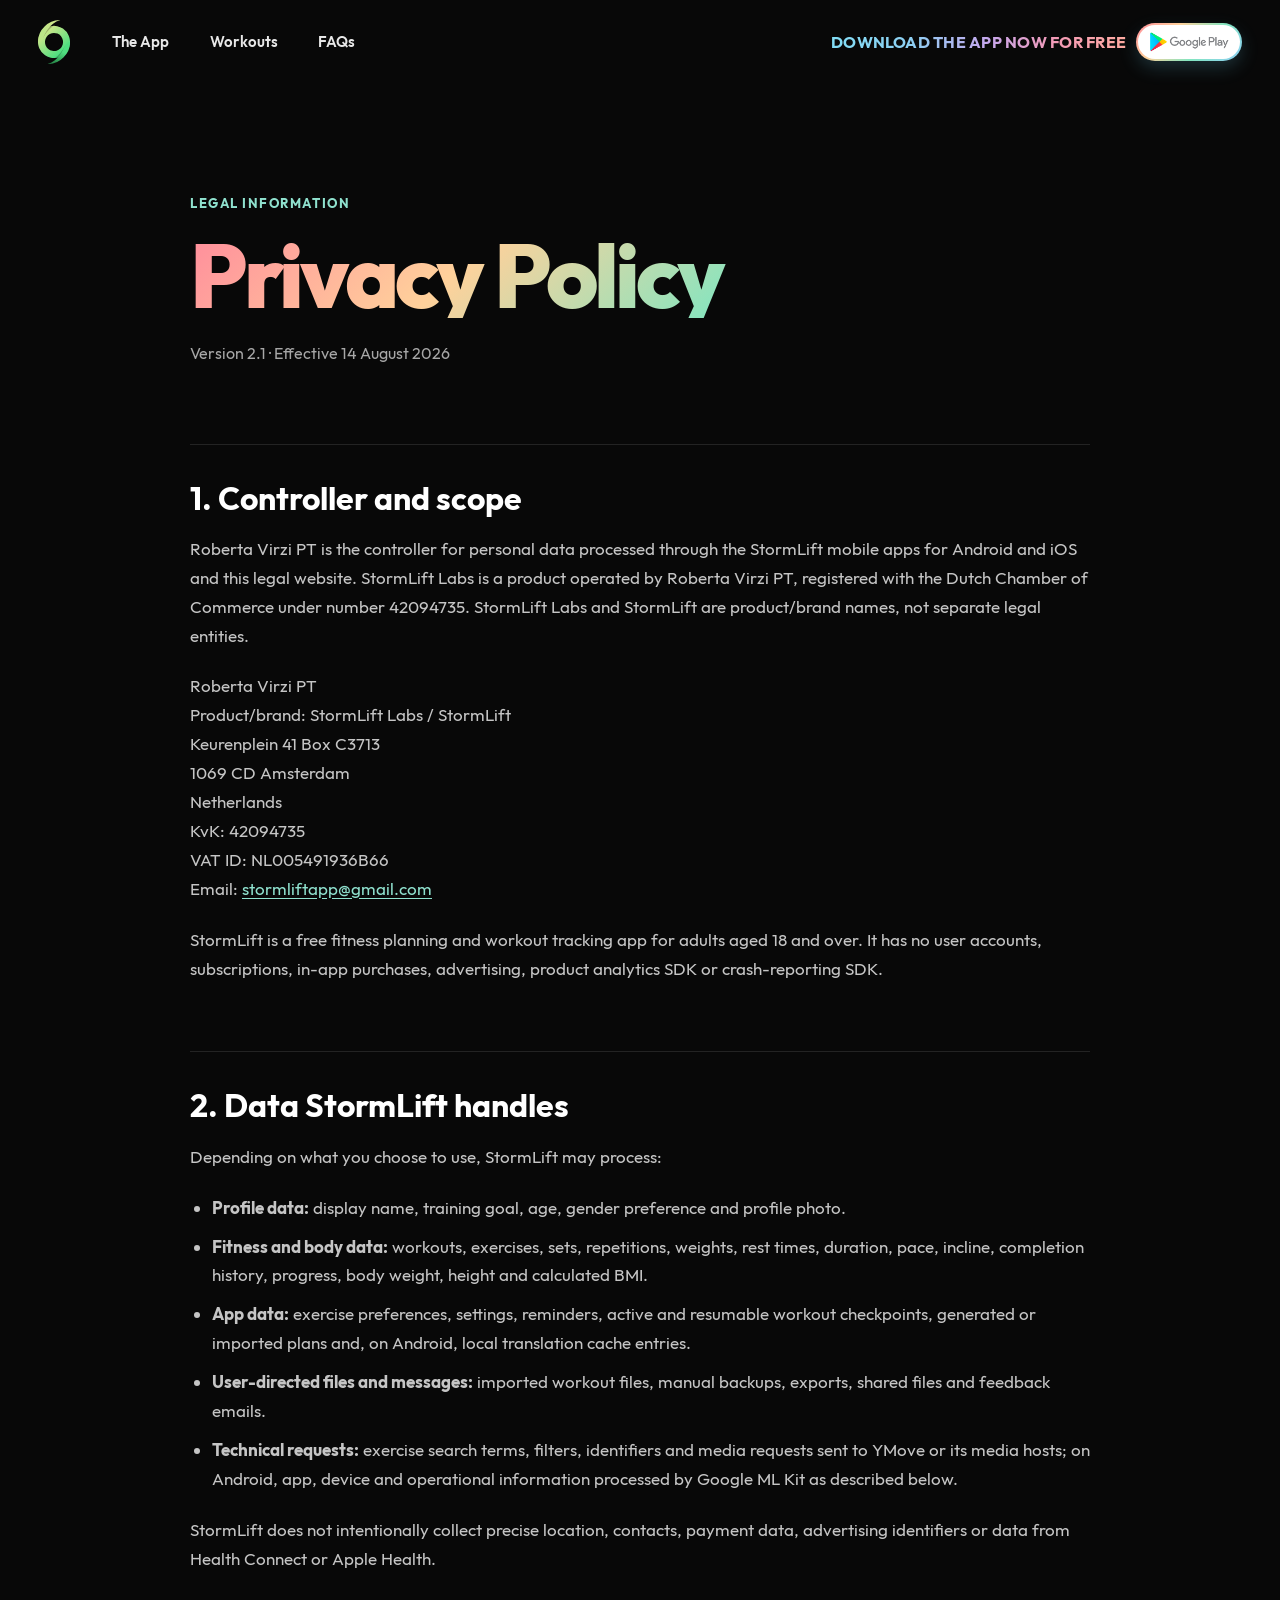
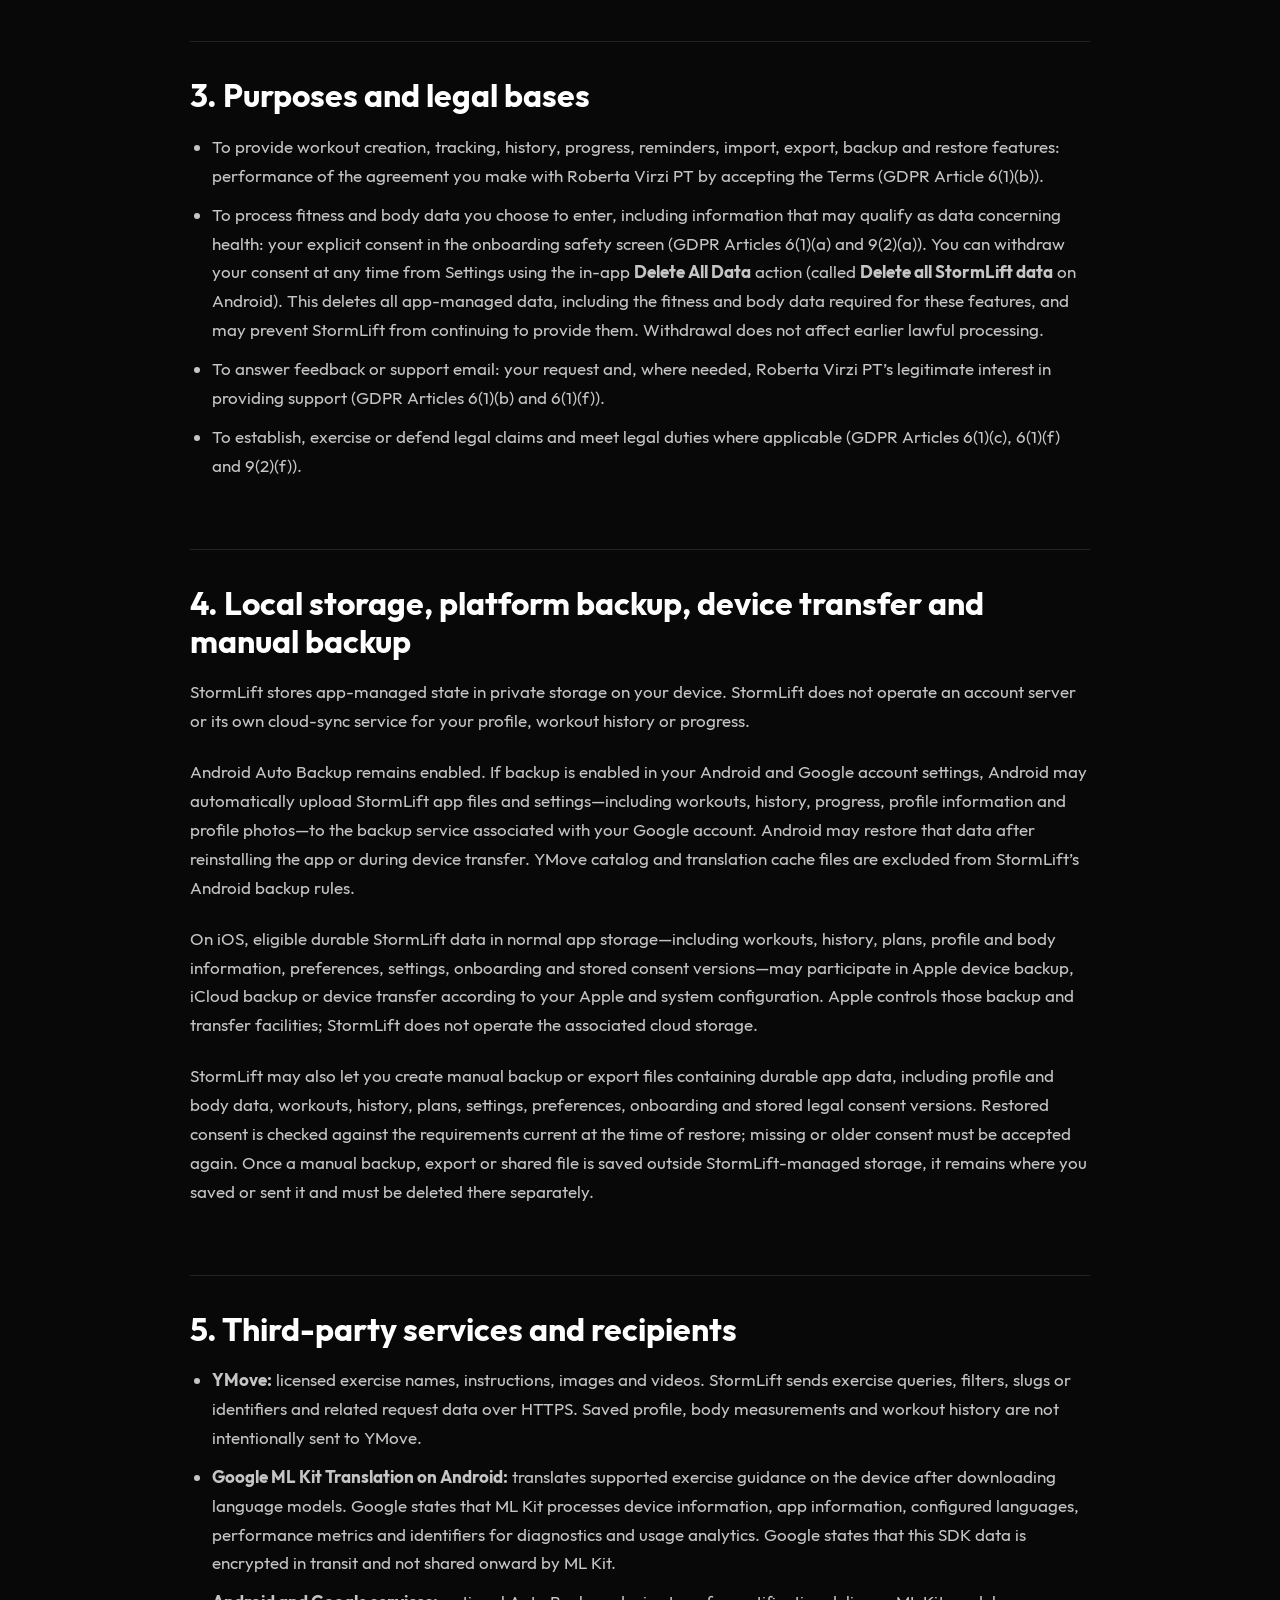
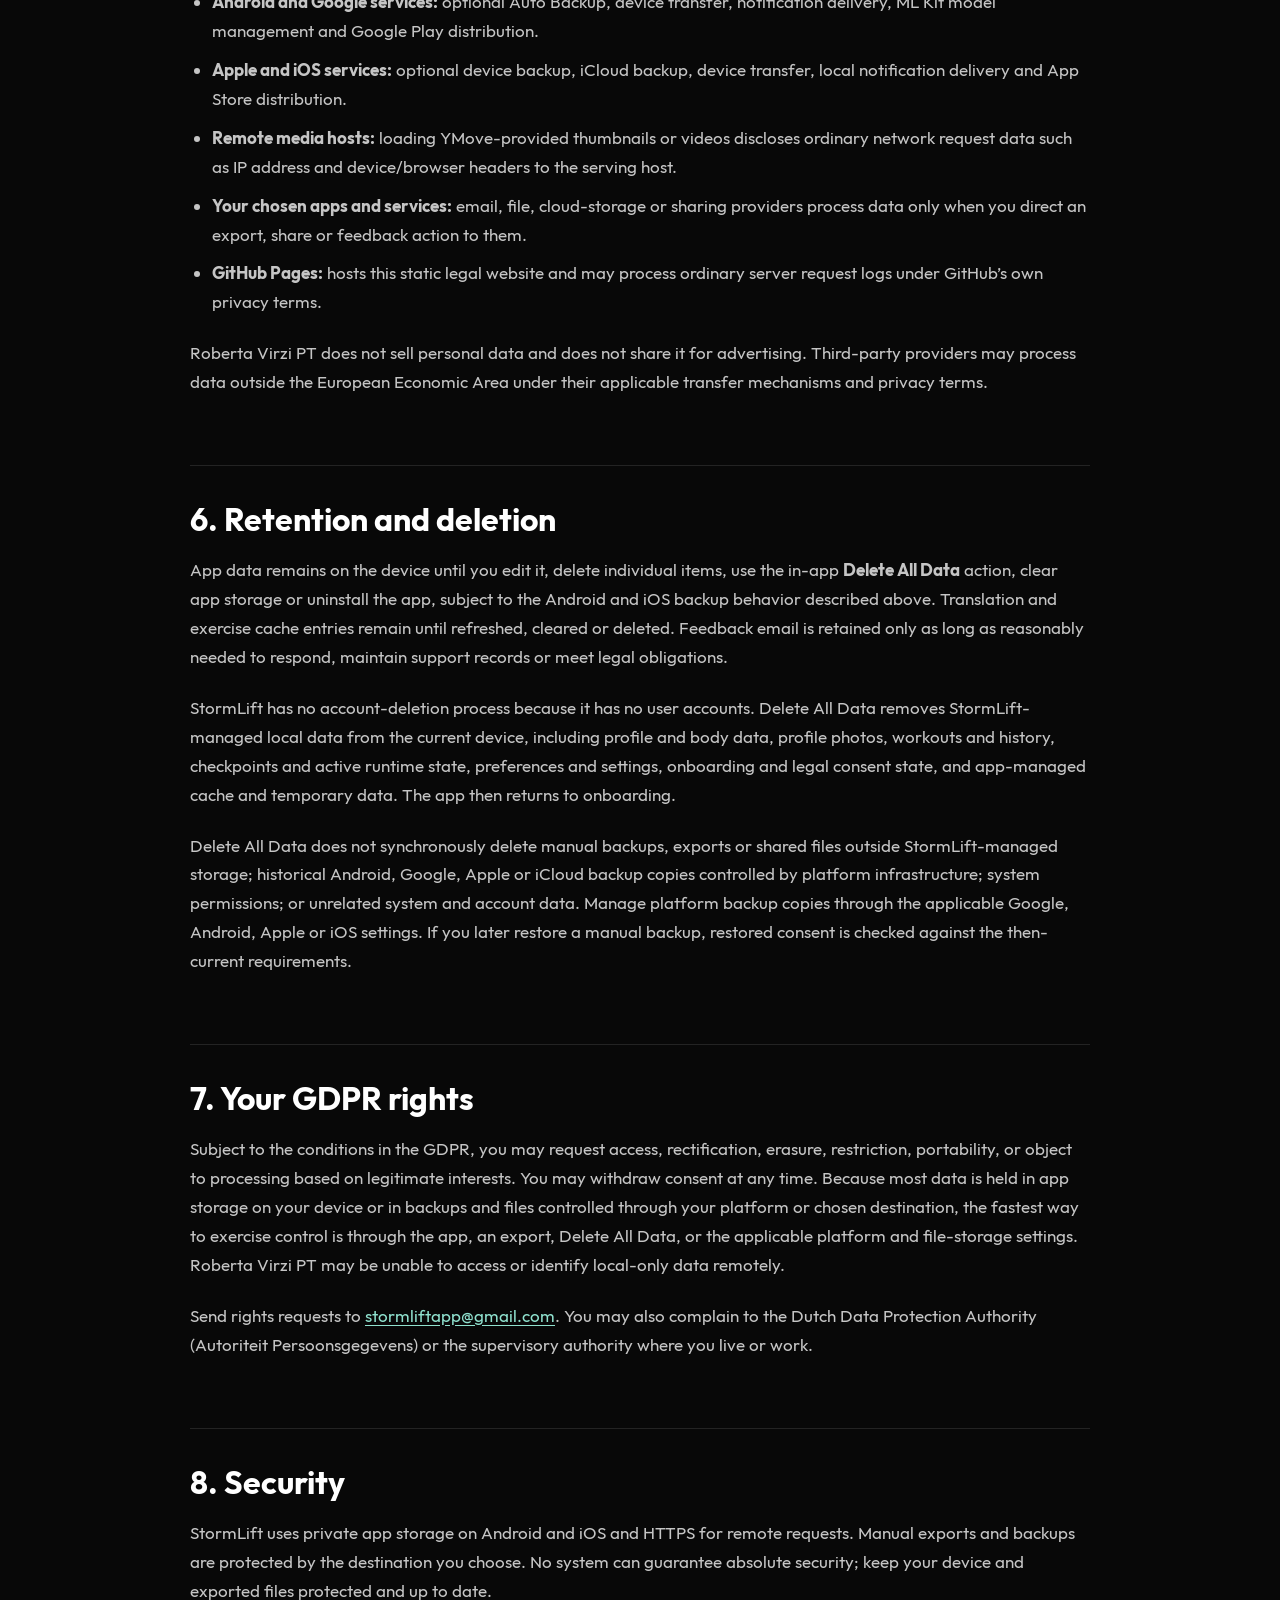
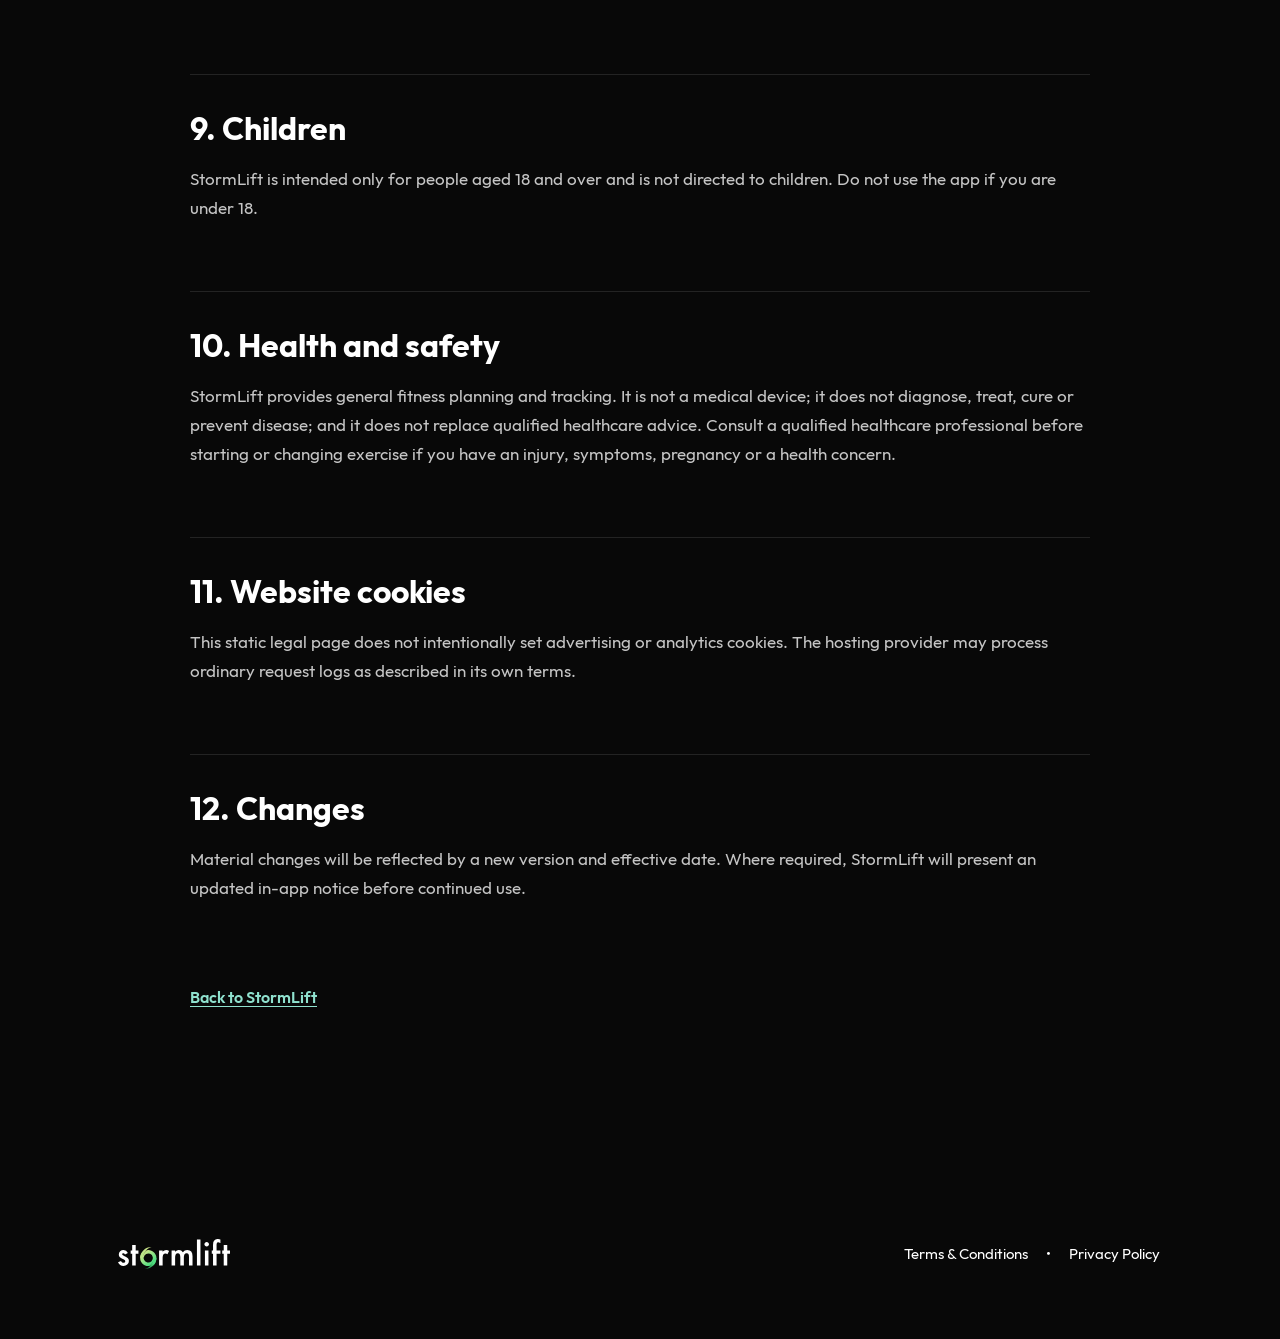
==== commit 43f399ef: "fix: align legal pages with site shell" ====
--- a/privacy/index.html
+++ b/privacy/index.html
@@ -11,16 +11,17 @@
     <meta property="og:title" content="StormLift Privacy Policy">
     <meta property="og:description" content="How StormLift handles app, fitness, body, backup and support data.">
     <meta property="og:url" content="https://stormlift.github.io/stormlift-privacy/privacy/">
-    <link rel="stylesheet" href="../styles.css">
-    <script src="../script.js" defer></script>
+    <link rel="stylesheet" href="../styles.css?v=shell-parity-1">
+    <script src="../script.js?v=release-ready-2" defer></script>
   </head>
-  <body class="legal-page">
+  <body class="legal-page site-shell-page" data-ios-store-available="false" data-show-hero-store-buttons="false" data-show-feature-store-buttons="false" data-show-final-store-buttons="false" data-show-social-accounts="false" data-show-compact-header-play="true" data-footer-legal-layout="right">
     <a class="skip-link" href="#legal-content">Skip to content</a>
-    <header class="legal-header">
-      <div class="site-header">
-        <a class="brand-mark" href="../" aria-label="StormLift home"><img src="../assets/header/logo.svg" width="48" height="65" alt=""></a>
-        <nav class="site-nav" aria-label="Primary navigation"><a href="../#app">App</a><a href="../#workouts">Workouts</a><a href="../#faqs">FAQs</a></nav>
+    <header class="site-header">
+      <a class="brand-mark" href="../" aria-label="StormLift home"><img src="../assets/header/logo.svg" width="48" height="65" alt=""></a>
+      <nav class="site-nav" aria-label="Primary navigation"><a href="../#app">The App</a><a href="../#workouts">Workouts</a><a href="../#faqs">FAQs</a></nav>
+      <div class="header-download-area">
         <div class="header-download" aria-hidden="true">Download the app now for free</div>
+        <a class="store-link header-play-cta" data-link="playStore" aria-label="Get StormLift on Google Play"><img src="../assets/hero-slider/play-store-logo.png" width="155" height="45" alt="Get it on Google Play"></a>
       </div>
     </header>
 
@@ -102,8 +103,8 @@
       </article>
     </main>
 
-    <footer class="site-footer legal-footer">
-      <a class="footer-brand" href="../" aria-label="StormLift home"><img src="../assets/footer/logo-footer.svg" width="168" height="46" alt="StormLift"></a>
+    <footer class="site-footer" data-footer-reveal>
+      <a class="footer-brand" href="../" aria-label="StormLift home"><img src="../assets/footer/logo-footer.svg" width="168" height="46" alt="StormLift" loading="lazy"></a>
       <nav class="footer-nav" aria-label="Legal navigation"><a href="../terms/">Terms &amp; Conditions</a><span aria-hidden="true">•</span><a href="./" aria-current="page">Privacy Policy</a></nav>
       <div class="social-links" aria-label="StormLift social media"><a data-link="x" aria-label="StormLift on X"><img src="../assets/footer/logo-x.svg" width="22" height="22" alt=""></a><a data-link="instagram" aria-label="StormLift on Instagram"><img src="../assets/footer/logo-instagram.svg" width="26" height="26" alt=""></a></div>
     </footer>
--- a/styles.css
+++ b/styles.css
@@ -11,11 +11,19 @@
   --text: #f5f5f3;
   --muted: #a7a7a7;
   --line: rgba(255, 255, 255, 0.11);
+  --gradient-red-yellow: linear-gradient(135deg, #FFA0A1 0%, #FFED96 100%);
+  --gradient-cyan-lilac-pink: linear-gradient(135deg, #96ECFF 0%, #E3B9F8 50%, #FF9FA4 100%);
+  --gradient-red-orange-pink: linear-gradient(135deg, #FF8172 0%, #FFBC76 50%, #E8AAE3 100%);
+  --gradient-yellow-cyan-lilac: linear-gradient(135deg, #FAEFAF 0%, #ACF8EF 50%, #E1BBF5 100%);
+  --gradient-green-cyan: linear-gradient(135deg, #8EFFBB 0%, #90C7FF 100%);
+  --content-max-width: 1592px;
+  --content-gutter: 40px;
   --warm: linear-gradient(135deg, #ff718d 0%, #ff9d85 43%, #f5dd7a 100%);
   --coach: linear-gradient(135deg, #87efa8 0%, #67dfc4 47%, #69d4ef 100%);
   --focus: linear-gradient(135deg, #82e2f8 0%, #83c4f5 45%, #d697eb 100%);
   --pink: linear-gradient(135deg, #ff9f8b 0%, #f58fc5 100%);
   --rainbow: linear-gradient(135deg, #ff8d9c 0%, #ffd19b 31%, #82e5c0 63%, #8fcff8 100%);
+  --header-cta-gradient: linear-gradient(90deg, #82ddf5 0%, #8dcff2 27%, #c5a7ed 53%, #f39ab6 76%, #ffaaa0 100%);
   --ease-premium: cubic-bezier(0.22, 0.61, 0.36, 1);
   --header-height: 84px;
 }
@@ -32,6 +40,7 @@
 .skip-link:focus { transform: translateY(0); }
 .visually-hidden { position: absolute !important; width: 1px !important; height: 1px !important; padding: 0 !important; margin: -1px !important; overflow: hidden !important; clip: rect(0, 0, 0, 0) !important; white-space: nowrap !important; border: 0 !important; }
 .section-shell { width: min(100% - 80px, 1550px); margin-inline: auto; }
+.content-container { width: min(calc(100% - (var(--content-gutter) * 2)), var(--content-max-width)); margin-inline: auto; }
 
 .site-header { position: relative; z-index: 20; display: grid; grid-template-columns: 1fr auto 1fr; align-items: center; height: var(--header-height); padding: 0 38px; background: #080808; }
 .brand-mark { justify-self: start; width: 31px; transition: opacity 180ms ease; }
@@ -41,83 +50,221 @@
 .site-nav a { position: relative; padding: 12px 2px; color: #e8e8e8; }
 .site-nav a::after { position: absolute; right: 0; bottom: 7px; left: 0; height: 1px; content: ""; transform: scaleX(0); transform-origin: center; background: #fff; transition: transform 180ms ease; }
 .site-nav a:hover::after, .site-nav a:focus-visible::after { transform: scaleX(1); }
+.header-download-area { justify-self: end; display: flex; align-items: center; gap: clamp(10px, .7292vw, 14px); }
 .header-download { justify-self: end; color: #b8dff0; font-size: 0.65rem; font-weight: 600; letter-spacing: 0.05em; text-transform: uppercase; }
 
-.hero-slider { position: relative; height: 900px; overflow: hidden; background: #080808; }
-.hero-stage { position: relative; width: 100%; max-width: 1920px; height: 100%; margin: 0 auto; overflow: hidden; isolation: isolate;
-  --strength-band-left: 30%; --strength-band-width: 42%; --strength-person-left: 35%; --strength-person-width: 500px;
-  --coach-band-left: 72%; --coach-band-width: 28%; --coach-person-left: 73%; --coach-person-width: 350px;
-  --focus-band-left: 0%; --focus-band-width: 30%; --focus-person-left: 9%; --focus-person-width: 360px;
+/* Temporary availability mode. The body data attributes are the only layout/visibility switches. */
+.site-shell-page[data-ios-store-available="false"] [data-link="appStore"],
+.home-page[data-show-hero-store-buttons="false"] .hero-store-badges,
+.home-page[data-show-feature-store-buttons="false"] .features .store-badges,
+.home-page[data-show-final-store-buttons="false"] .final-cta .store-badges,
+.site-shell-page[data-show-social-accounts="false"] .social-links,
+.site-shell-page[data-show-compact-header-play="false"] .header-play-cta { display: none !important; pointer-events: none; }
+
+.home-page {
+  --anchor-header-height: var(--header-height);
+  --document-scroll-padding: calc(var(--header-height) + 18px);
+  --anchor-visible-gap: 24px;
+  --app-anchor-content-offset: clamp(150px, 12.8vw, 245px);
+  --workouts-anchor-content-offset: 110px;
+  --faq-anchor-content-offset: 180px;
+}
+.site-shell-page .site-header { position: sticky; top: 0; z-index: 90; }
+.site-shell-page .brand-mark,
+.site-shell-page .brand-mark img { flex: none; }
+.site-shell-page .brand-mark img { height: auto; transform: none; image-rendering: auto; }
+.site-shell-page .site-nav { font-size: .92rem; font-weight: 600; line-height: 1.15; }
+.site-shell-page .header-download {
+  color: transparent;
+  background: var(--header-cta-gradient);
+  background-clip: text;
+  -webkit-background-clip: text;
+  -webkit-text-fill-color: transparent;
+  font-size: clamp(.8rem, 1.25vw, .95rem);
+  font-weight: 700;
+  line-height: 1;
+  letter-spacing: .025em;
+}
+.home-page #app {
+  scroll-margin-top: calc(var(--anchor-header-height) + var(--anchor-visible-gap) - var(--app-anchor-content-offset) - var(--document-scroll-padding));
+}
+.home-page #workouts {
+  scroll-margin-top: calc(var(--anchor-header-height) + var(--anchor-visible-gap) - var(--workouts-anchor-content-offset) - var(--document-scroll-padding));
+}
+.home-page #faqs {
+  scroll-margin-top: calc(var(--anchor-header-height) + var(--anchor-visible-gap) - var(--faq-anchor-content-offset) - var(--document-scroll-padding));
+}
+
+.hero-slider { position: relative; height: calc(100vh - var(--header-height)); height: max(620px, calc(100dvh - var(--header-height))); overflow: hidden; background: #080808; }
+.hero-stage { position: relative; width: 100%; height: 100%; overflow: hidden; isolation: isolate;
   --copy-top: 102px; --store-top: 104px; --store-left: 69%;
 }
-.hero-slider[data-slide="1"] .hero-stage { --strength-band-left: 0%; --strength-band-width: 26%; --strength-person-left: 8%; --strength-person-width: 380px; --coach-band-left: 23%; --coach-band-width: 48%; --coach-person-left: 43%; --coach-person-width: 420px; --focus-band-left: 70%; --focus-band-width: 30%; --focus-person-left: 70%; --focus-person-width: 365px; --store-left: 68%; --store-top: 105px; }
-.hero-slider[data-slide="2"] .hero-stage { --strength-band-left: 70%; --strength-band-width: 30%; --strength-person-left: 72%; --strength-person-width: 390px; --coach-band-left: 0%; --coach-band-width: 27%; --coach-person-left: 4%; --coach-person-width: 330px; --focus-band-left: 24%; --focus-band-width: 47%; --focus-person-left: 42%; --focus-person-width: 420px; --store-left: 68%; --store-top: 110px; }
-.hero-band { position: absolute; inset-block: 0; z-index: -3; background-size: 112% 100%; transition: left 1.15s var(--ease-premium), width 1.15s var(--ease-premium); animation: hero-band-breathe 12s ease-in-out infinite; will-change: left, width, background-position; }
-.hero-band::after { position: absolute; inset: 0; content: ""; background: linear-gradient(90deg, rgba(255,255,255,0.10), transparent 28%, rgba(255,255,255,0.08) 62%, transparent); opacity: 0.5; }
-.hero-band--strength { left: var(--strength-band-left); width: var(--strength-band-width); background-image: var(--warm); animation-duration: 13.5s; }
-.hero-band--coach { left: var(--coach-band-left); width: var(--coach-band-width); background-image: var(--coach); animation-delay: -3.2s; animation-duration: 11.8s; }
-.hero-band--focus { left: var(--focus-band-left); width: var(--focus-band-width); background-image: var(--focus); animation-delay: -6.1s; animation-duration: 14.4s; }
-.hero-person { position: absolute; bottom: 0; z-index: 1; width: auto; max-width: none; object-fit: contain; object-position: bottom; filter: drop-shadow(0 18px 30px rgba(0,0,0,0.25)); transition: left 1.2s var(--ease-premium) 90ms, width 1.2s var(--ease-premium) 90ms; will-change: left, width; }
-.hero-person--strength { left: var(--strength-person-left); width: var(--strength-person-width); }
-.hero-person--coach { left: var(--coach-person-left); width: var(--coach-person-width); }
-.hero-person--focus { left: var(--focus-person-left); width: var(--focus-person-width); }
-.hero-copy { position: absolute; top: var(--copy-top); left: clamp(42px, 5.8vw, 112px); z-index: 3; width: min(460px, 31vw); perspective: 700px; }
-.hero-copy__item { position: absolute; inset: 0 auto auto 0; width: 100%; transform: translateY(-14px) rotateX(-50deg); transform-origin: 50% 100%; opacity: 0; pointer-events: none; transition: opacity 640ms ease, transform 760ms var(--ease-premium); }
+.hero-slider[data-slide="0"] .hero-stage { background-image: var(--gradient-red-yellow); }
+.hero-slider[data-slide="1"] .hero-stage { background-image: var(--gradient-green-cyan); }
+.hero-slider[data-slide="2"] .hero-stage { background-image: var(--gradient-cyan-lilac-pink); }
+.hero-gradient { position: absolute; inset-block: 0; z-index: 1; left: var(--gradient-left); width: var(--gradient-width); pointer-events: none; background: var(--subject-gradient); transition: left 1.28s cubic-bezier(.64,0,.22,1), width 1.28s cubic-bezier(.64,0,.22,1); will-change: left, width; --strip-width: clamp(58px, 6.25vw, 120px); }
+.hero-gradient__main { position: absolute; inset: 0; background: var(--subject-gradient); background-size: 112% 100%; }
+.hero-gradient__main::after { position: absolute; inset: 0; content: ""; background: linear-gradient(90deg, rgba(255,255,255,.08), transparent 28%, rgba(255,255,255,.055) 65%, transparent); opacity: .7; }
+.hero-gradient__strip { position: absolute; inset-block: 0; right: 0; z-index: 3; width: var(--strip-width); background: var(--subject-strip-gradient); box-shadow: var(--strip-shadow, -14px 0 30px -10px var(--subject-shadow), -7px 0 22px -12px var(--subject-shadow)); opacity: var(--strip-opacity, .86); }
+.hero-gradient--strength { --subject-gradient: var(--gradient-red-yellow); --subject-strip-gradient: var(--gradient-red-yellow); --subject-shadow: rgba(255,126,103,.58); --strip-shadow: -18px 0 38px -7px rgba(255,126,103,.78), -10px 0 28px -9px rgba(255,190,102,.52); }
+.hero-gradient--coach { --subject-gradient: var(--gradient-green-cyan); --subject-strip-gradient: var(--gradient-green-cyan); --subject-shadow: rgba(52,210,218,.76); --strip-shadow: -18px 0 40px -7px rgba(52,210,218,.88), -10px 0 30px -9px rgba(65,224,175,.56); --strip-opacity: .94; }
+.hero-gradient--focus { --subject-gradient: var(--gradient-cyan-lilac-pink); --subject-strip-gradient: var(--gradient-cyan-lilac-pink); --subject-shadow: rgba(132,157,239,.62); }
+.hero-slider[data-slide="0"] .hero-gradient--focus,
+.hero-slider[data-slide="1"] .hero-gradient--strength,
+.hero-slider[data-slide="2"] .hero-gradient--coach { --gradient-left: 0%; --gradient-width: 22.6%; }
+.hero-slider[data-slide="0"] .hero-gradient--strength,
+.hero-slider[data-slide="1"] .hero-gradient--coach,
+.hero-slider[data-slide="2"] .hero-gradient--focus { --gradient-left: 22.5%; --gradient-width: 54.9%; z-index: 2; }
+.hero-slider[data-slide="0"] .hero-gradient--coach,
+.hero-slider[data-slide="1"] .hero-gradient--focus,
+.hero-slider[data-slide="2"] .hero-gradient--strength { --gradient-left: 77.3%; --gradient-width: 22.8%; }
+.hero-person { appearance: none; position: absolute; bottom: 0; left: 0; z-index: 5; width: auto; max-width: none; padding: 0; border: 0; color: inherit; background: transparent; transform: translate3d(var(--person-x),0,0) scale(var(--person-scale)); transform-origin: left bottom; transition: transform 1.32s cubic-bezier(.64,0,.22,1) 70ms; will-change: transform; }
+.hero-person img { width: 100%; max-width: none; height: auto; pointer-events: none; filter: drop-shadow(0 18px 30px rgba(0,0,0,.24)); transition: filter 180ms ease, transform 180ms ease; }
+.hero-person--strength { width: min(850px, 58vw); }
+.hero-person--coach { width: min(588px, 42vw); }
+.hero-person--focus { width: min(638px, 45vw); }
+.hero-slider[data-slide="0"] .hero-person--strength,
+.hero-slider[data-slide="1"] .hero-person--coach,
+.hero-slider[data-slide="2"] .hero-person--focus { z-index: 6; }
+.hero-slider[data-slide="0"] .hero-person--strength { --person-x: 24vw; --person-scale: .9; }
+.hero-slider[data-slide="0"] .hero-person--coach { --person-x: 73vw; --person-scale: .64; }
+.hero-slider[data-slide="0"] .hero-person--focus { --person-x: 4.5vw; --person-scale: .64; }
+.hero-slider[data-slide="1"] .hero-person--strength { --person-x: 2vw; --person-scale: .64; }
+.hero-slider[data-slide="1"] .hero-person--coach { --person-x: 31vw; --person-scale: .9; }
+.hero-slider[data-slide="1"] .hero-person--focus { --person-x: 70vw; --person-scale: .64; }
+.hero-slider[data-slide="2"] .hero-person--strength { --person-x: 68vw; --person-scale: .64; }
+.hero-slider[data-slide="2"] .hero-person--coach { --person-x: 2.5vw; --person-scale: .64; }
+.hero-slider[data-slide="2"] .hero-person--focus { --person-x: 30vw; --person-scale: .9; }
+.hero-person:not(:disabled) { cursor: pointer; }
+.hero-person:not(:disabled):hover img { transform: translateY(-2px) scale(1.008); filter: drop-shadow(0 21px 34px rgba(0,0,0,.25)) brightness(1.035); }
+.hero-person:focus-visible { outline: 0; }
+.hero-person:focus-visible img { filter: drop-shadow(0 18px 30px rgba(0,0,0,.24)) drop-shadow(0 0 8px rgba(255,255,255,.9)); }
+.hero-copy { position: absolute; top: var(--copy-top); left: clamp(42px, 5.8vw, 112px); z-index: 9; width: min(460px, 31vw); perspective: 900px; }
+.hero-copy__item { position: absolute; inset: 0 auto auto 0; width: 100%; transform: translate3d(0,22px,-18px) rotateX(-30deg) scale(.985); transform-origin: 50% 0; opacity: 0; pointer-events: none; transition: opacity 520ms ease, transform 820ms var(--ease-premium); }
+.hero-copy__item.is-leaving { transform: translate3d(0,-18px,-16px) rotateX(28deg) scale(.985); transform-origin: 50% 100%; }
 .hero-copy__item.is-active { transform: translateY(0) rotateX(0); opacity: 1; pointer-events: auto; }
 .hero-copy h1, .hero-copy h2 { margin: 0; color: #0b0b0b; font-size: clamp(2.3rem, 3.35vw, 4rem); font-weight: 800; letter-spacing: -0.035em; line-height: 0.98; text-transform: uppercase; }
-.hero-copy h2 span { font-size: 0.72em; font-weight: 500; letter-spacing: -0.02em; }
+.hero-copy h1 span, .hero-copy h2 span { font-size: 0.72em; font-weight: 500; letter-spacing: -0.02em; }
 .store-badges { display: flex; align-items: center; gap: 22px; }
-.hero-store-badges { position: absolute; top: var(--store-top); left: var(--store-left); z-index: 5; transition: top 1s var(--ease-premium), left 1s var(--ease-premium); }
+.hero-store-badges { position: absolute; top: var(--store-top); left: var(--store-left); z-index: 9; width: calc((var(--store-button-width) * 2) + var(--store-gap)); height: calc(var(--store-button-height) + var(--store-stagger)); --store-art-width: clamp(136px, 7.6563vw, 147px); --store-image-width: clamp(124px, 6.9792vw, 134px); --store-pad-x: clamp(22px, 1.6667vw, 32px); --store-pad-y: clamp(11px, .7292vw, 14px); --store-border: 3px; --store-gap: clamp(18px, 1.1458vw, 22px); --store-stagger: clamp(28px, 1.9792vw, 38px); --store-button-width: calc(var(--store-art-width) + (var(--store-pad-x) * 2) + (var(--store-border) * 2)); --store-button-height: calc((var(--store-art-width) * .2903) + (var(--store-pad-y) * 2) + (var(--store-border) * 2)); }
 .store-link { display: block; overflow: hidden; border-radius: 999px; background: #fff; box-shadow: 0 7px 14px rgba(0,0,0,0.16); transition: transform 180ms ease, opacity 180ms ease; }
 .store-link:hover { transform: translateY(-2px); }
 .store-link[aria-disabled="true"], .social-links a[aria-disabled="true"] { cursor: default; }
 .store-link[aria-disabled="true"]:hover { transform: none; }
-.hero-store-badges img { width: clamp(104px, 8vw, 155px); height: auto; filter: drop-shadow(0 8px 10px rgba(0,0,0,0.24)); }
-.hero-wordmark { position: absolute; right: 0; bottom: 8px; left: 0; z-index: 4; width: 100%; max-width: none; height: auto; pointer-events: none; }
-.hero-controls { position: absolute; right: 18px; bottom: 10px; z-index: 8; display: flex; gap: 0; }
+.header-play-cta {
+  --header-play-art-width: clamp(82px, 5vw, 96px);
+  display: grid;
+  place-items: center;
+  overflow: visible;
+  padding: clamp(5px, .3125vw, 6px) clamp(10px, .625vw, 12px);
+  border: 2px solid transparent;
+  background: linear-gradient(#fff, #fff) padding-box, var(--rainbow) border-box;
+  box-shadow: 0 7px 18px rgba(115,211,238,.2), 0 4px 10px rgba(0,0,0,.18);
+}
+.header-play-cta:hover { transform: translateY(-1px); }
+.header-play-cta img { width: var(--header-play-art-width); height: auto; filter: none; }
+.hero-store-badges .store-link { position: absolute; top: 0; display: grid; place-items: center; width: var(--store-button-width); overflow: visible; padding: var(--store-pad-y) var(--store-pad-x); border: var(--store-border) solid transparent; background: linear-gradient(#fff,#fff) padding-box, var(--rainbow) border-box; box-shadow: 0 10px 25px rgba(115,211,238,.22), 0 5px 14px rgba(0,0,0,.16); transform: translateY(calc(var(--store-y) + var(--store-hover-y, 0px))); transition: transform 1.05s var(--ease-premium) 120ms, opacity 180ms ease; will-change: transform; }
+.hero-store-badges .store-link:first-child { left: 0; }
+.hero-store-badges .store-link:nth-child(2) { left: calc(var(--store-button-width) + var(--store-gap)); }
+.hero-store-badges .store-link:nth-child(2) { box-shadow: 0 10px 25px rgba(244,145,176,.2), 0 5px 14px rgba(0,0,0,.16); }
+.hero-store-badges .store-link:hover { --store-hover-y: -2px; }
+.hero-store-badges .store-link[aria-disabled="true"]:hover { --store-hover-y: 0px; }
+.hero-store-badges img { width: var(--store-image-width); height: auto; filter: none; }
+.hero-store-badges:not(.is-swapped) .store-link:first-child,
+.hero-store-badges.is-swapped .store-link:nth-child(2) { --store-y: 0px; }
+.hero-store-badges:not(.is-swapped) .store-link:nth-child(2),
+.hero-store-badges.is-swapped .store-link:first-child { --store-y: var(--store-stagger); }
+.hero-wordmark { position: absolute; right: 0; bottom: -1px; left: 0; width: 100%; max-width: none; height: auto; pointer-events: none; }
+.hero-wordmark--blur { z-index: 7; aspect-ratio: 1920 / 259; background: rgba(255,255,255,.58); -webkit-backdrop-filter: blur(8px) saturate(.92); backdrop-filter: blur(8px) saturate(.92); -webkit-mask: url("assets/hero-slider/stormlift.svg") center bottom / 100% 100% no-repeat; mask: url("assets/hero-slider/stormlift.svg") center bottom / 100% 100% no-repeat; }
+.hero-wordmark--front { z-index: 8; opacity: .52; filter: none; }
+.hero-controls { display: none !important; }
 .hero-control { position: relative; width: 40px; height: 40px; padding: 0; border: 0; background: transparent; cursor: pointer; }
 .hero-control::before { position: absolute; top: 50%; left: 50%; width: 10px; height: 10px; content: ""; transform: translate(-50%, -50%); border: 1px solid rgba(255,255,255,0.75); border-radius: 999px; background: transparent; transition: width 220ms ease, background 220ms ease; }
 .hero-control.is-active::before { width: 28px; background: #fff; }
-@keyframes hero-band-breathe { 0%,100% { background-position: 0% 50%; } 50% { background-position: 7% 50%; } }
 
 .app-showcase { min-height: clamp(900px, 64vw, 1230px); padding: clamp(150px, 12.8vw, 245px) 0 clamp(100px, 8.8vw, 170px); }
-.phone-composition { position: relative; width: min(1120px, 100%); height: clamp(600px, 42.7vw, 820px); margin: 0 auto; --motion-scale: .9; --motion-side-scale: .875; --motion-y: 52px; }
-.phone { position: absolute; z-index: 2; bottom: 0; width: auto; max-height: 100%; transform: translateY(var(--motion-y)) scale(var(--motion-scale)); transform-origin: 50% 100%; filter: drop-shadow(0 28px 42px rgba(0,0,0,0.55)); will-change: transform; }
-.phone--left { left: 6%; height: 82%; transform: translateY(var(--motion-y)) scale(var(--motion-side-scale)); }
-.phone--center { left: 50%; z-index: 3; height: 100%; transform: translateX(-50%) translateY(var(--motion-y)) scale(var(--motion-scale)); }
-.phone--right { right: 6%; height: 82%; transform: translateY(var(--motion-y)) scale(var(--motion-side-scale)); }
-.phone-glow { position: absolute; z-index: 4; width: 62px; height: 28px; border-radius: 999px; opacity: var(--motion-opacity, 0); filter: blur(3px); box-shadow: 0 0 28px currentColor; transform: translateY(var(--motion-y)) scale(var(--motion-scale)); transition: opacity 160ms linear; }
-.phone-glow--one { top: 12%; left: 11%; color: #ff8b9d; background: var(--warm); animation: glow-drift-a 12s ease-in-out infinite; }
-.phone-glow--two { top: 22%; left: 49%; color: #a986f0; background: var(--focus); animation: glow-drift-b 15s ease-in-out infinite -4s; }
-.phone-glow--three { right: 9%; bottom: 33%; color: #78e9bb; background: var(--coach); animation: glow-drift-a 17s ease-in-out infinite -7s; }
-.phone-glow--four { bottom: 10%; left: 38%; color: #ff96aa; background: var(--pink); animation: glow-drift-b 14s ease-in-out infinite -2s; }
-@keyframes glow-drift-a { 0%,100% { margin-left: 0; margin-top: 0; } 50% { margin-left: 7px; margin-top: -5px; } }
-@keyframes glow-drift-b { 0%,100% { margin-left: 0; margin-top: 0; } 50% { margin-left: -6px; margin-top: 4px; } }
+.phone-composition { position: relative; width: min(1120px, 100%); height: clamp(600px, 42.7vw, 820px); margin: 0 auto; }
+.phone-unit { position: absolute; bottom: 0; z-index: 2; aspect-ratio: 373 / 742; opacity: var(--phone-opacity, .86); transform: translate3d(0, var(--phone-y, 44px), 0) scale(var(--phone-scale, .91)); transform-origin: 50% 100%; will-change: transform, opacity; }
+.phone-unit--left { left: 6%; height: 77.9%; }
+.phone-unit--center { left: 50%; z-index: 3; height: 95%; aspect-ratio: 434 / 864; transform: translate3d(-50%, var(--phone-y, 32px), 0) scale(var(--phone-scale, .93)); }
+.phone-unit--right { right: 6%; height: 77.9%; }
+.phone { position: relative; z-index: 2; width: 100%; height: 100%; max-height: none; object-fit: contain; filter: drop-shadow(0 28px 42px rgba(0,0,0,0.55)); }
+.phone-pill { position: absolute; z-index: 4; height: clamp(18px, 5.2%, 38px); opacity: var(--pill-opacity, 0); transform: translate3d(var(--pill-x, 0), var(--pill-y, 8px), 0) scale(var(--pill-scale, .84)); transform-origin: center; will-change: transform, opacity; }
+.phone-pill__surface { position: relative; display: block; width: 100%; height: 100%; border: 1px solid rgba(255,255,255,.18); border-radius: 999px; box-shadow: var(--pill-shadow), inset 0 1px 0 rgba(255,255,255,.28); }
+.phone-pill__surface::before { position: absolute; inset: 0; content: ""; border-radius: inherit; background: var(--pill-gradient); opacity: .88; }
+.phone-pill--warm { --pill-gradient: var(--gradient-red-yellow); --pill-shadow: 0 4px 14px 1px rgba(255,160,161,.46), 0 0 18px rgba(255,237,150,.24); }
+.phone-pill--focus { --pill-gradient: var(--gradient-cyan-lilac-pink); --pill-shadow: 0 4px 14px 1px rgba(227,185,248,.42), 0 0 18px rgba(150,236,255,.26), 0 0 10px rgba(255,159,164,.2); }
+.phone-pill--coach { --pill-gradient: var(--gradient-green-cyan); --pill-shadow: 0 4px 14px 1px rgba(142,255,187,.42), 0 0 18px rgba(144,199,255,.28); }
+.phone-pill--left-top { top: 6.2%; left: -6%; width: clamp(42px, 20.3%, 76px); }
+.phone-pill--left-bottom { top: 88.7%; left: 84%; width: clamp(42px, 20.3%, 76px); }
+.phone-pill--center-top { top: 8.5%; left: -8.5%; width: clamp(42px, 15.5%, 68px); }
+.phone-pill--center-middle { top: 47.4%; left: 89%; width: clamp(54px, 27%, 116px); }
+.phone-pill--center-bottom { top: 90.3%; left: -3.5%; width: clamp(50px, 23%, 98px); }
+.phone-pill--right-top { top: 17%; left: 86.5%; width: clamp(42px, 20.3%, 76px); }
+.phone-pill--right-bottom { top: 89%; left: -6%; width: clamp(50px, 25.5%, 94px); }
+.phone-pill--left-top .phone-pill__surface { animation: phone-pill-drift-a 8.8s ease-in-out infinite -2.1s; }
+.phone-pill--left-bottom .phone-pill__surface { animation: phone-pill-drift-b 11.2s ease-in-out infinite -5.4s; }
+.phone-pill--center-top .phone-pill__surface { animation: phone-pill-drift-c 9.6s ease-in-out infinite -4s; }
+.phone-pill--center-middle .phone-pill__surface { animation: phone-pill-drift-a 12.6s ease-in-out infinite -7.2s; }
+.phone-pill--center-bottom .phone-pill__surface { animation: phone-pill-drift-b 10.4s ease-in-out infinite -1.8s; }
+.phone-pill--right-top .phone-pill__surface { animation: phone-pill-drift-c 11.8s ease-in-out infinite -6.3s; }
+.phone-pill--right-bottom .phone-pill__surface { animation: phone-pill-drift-a 9.2s ease-in-out infinite -3.7s; }
+@keyframes phone-pill-drift-a { 0%,100% { translate: 0 0; } 50% { translate: 6px -4px; } }
+@keyframes phone-pill-drift-b { 0%,100% { translate: 0 0; } 50% { translate: -5px 5px; } }
+@keyframes phone-pill-drift-c { 0%,100% { translate: 0 0; } 50% { translate: 3px 6px; } }
 
 .workouts { min-height: clamp(850px, 58vw, 1120px); padding: 110px 0 clamp(190px, 15vw, 290px); }
 .section-intro { text-align: center; }
 .section-intro p { margin: 18px 0 0; color: var(--muted); font-size: clamp(1rem, 1.25vw, 1.2rem); }
+.workouts .section-intro p { color: #FFFFFF; font-size: clamp(1.05rem, 1.35vw, 1.3rem); }
 .gradient-heading { width: fit-content; margin: 0; color: transparent; background-clip: text; -webkit-background-clip: text; font-size: clamp(3rem, 4vw, 4.5rem); font-weight: 800; letter-spacing: -0.03em; line-height: 1.02; }
 .section-intro .gradient-heading { margin-inline: auto; }
 .gradient-heading--blue { background-image: var(--focus); }
 .gradient-heading--warm { background-image: var(--warm); }
 .gradient-heading--green { background-image: var(--coach); }
 .workout-grid { display: grid; grid-template-columns: repeat(6, minmax(0, 1fr)); gap: 44px 30px; margin-top: 95px; }
-.workout-card { position: relative; grid-column: span 2; height: clamp(185px, 11.5vw, 220px); padding: 35px 28px; overflow: hidden; border-radius: 36px; color: #0a0a0a; box-shadow: 0 20px 34px rgba(0,0,0,0.26); isolation: isolate; }
+.workout-card { --card-delay: 0ms; position: relative; grid-column: span 2; height: clamp(185px, 11.5vw, 220px); padding: 35px 28px; overflow: visible; border-radius: 36px; color: #0a0a0a; background: var(--workout-gradient); box-shadow: 0 20px 34px rgba(0,0,0,0.26); isolation: isolate; }
 .workout-card:nth-child(4) { grid-column: 2 / span 2; }
 .workout-card:nth-child(5) { grid-column: 4 / span 2; }
-.workout-card--quick, .workout-card--travel { background: var(--warm); }
-.workout-card--journey { background: var(--focus); }
-.workout-card--import { background: linear-gradient(135deg, #f8dba0, #dff6b2); }
-.workout-card--custom { background: var(--coach); }
-.workout-card h3 { position: relative; z-index: 2; margin: 0 0 18px; font-size: clamp(1.25rem, 1.5vw, 1.65rem); line-height: 1; }
-.workout-card p { position: relative; z-index: 2; margin: 0; font-size: 1rem; line-height: 1.25; }
-.workout-card img { position: absolute; right: 12px; bottom: -35px; z-index: 1; width: auto; height: clamp(190px, 11.8vw, 225px); object-fit: contain; object-position: bottom right; }
-.workout-card--travel img { right: 5px; bottom: -48px; height: clamp(205px, 12.8vw, 246px); }
-.workout-glow { position: absolute; z-index: 3; right: 18px; bottom: 5px; width: 80px; height: 22px; border-radius: 999px; background: var(--rainbow); box-shadow: 0 0 22px rgba(255,153,178,0.75); animation: workout-glow-drift 14s ease-in-out infinite; }
-.workout-card:nth-child(2n) .workout-glow { animation-duration: 17s; animation-delay: -5s; }
-.workout-card:nth-child(3n) .workout-glow { animation-duration: 11s; animation-delay: -2s; }
-@keyframes workout-glow-drift { 0%,100% { transform: translateX(0); } 50% { transform: translateX(-8px); } }
+.workout-card--quick { --workout-gradient: var(--gradient-red-yellow); --workout-pill-gradient: linear-gradient(135deg, rgba(255,160,161,.9) 0%, rgba(255,237,150,.9) 100%); --workout-pill-shadow: 0 7px 22px rgba(255,160,161,.58), 0 0 19px rgba(255,237,150,.38); --top-pill-left: 13%; --bottom-pill-right: 9%; }
+.workout-card--journey { --workout-gradient: var(--gradient-cyan-lilac-pink); --workout-pill-gradient: linear-gradient(135deg, rgba(150,236,255,.9) 0%, rgba(227,185,248,.9) 50%, rgba(255,159,164,.9) 100%); --workout-pill-shadow: 0 7px 22px rgba(227,185,248,.56), 0 0 19px rgba(150,236,255,.42), 0 0 13px rgba(255,159,164,.28); --top-pill-left: 12%; --bottom-pill-right: 11%; }
+.workout-card--travel { --workout-gradient: var(--gradient-red-orange-pink); --workout-pill-gradient: linear-gradient(135deg, rgba(255,129,114,.9) 0%, rgba(255,188,118,.9) 50%, rgba(232,170,227,.9) 100%); --workout-pill-shadow: 0 7px 22px rgba(255,129,114,.56), 0 0 19px rgba(255,188,118,.4), 0 0 13px rgba(232,170,227,.28); --top-pill-left: 14%; --bottom-pill-right: 9%; }
+.workout-card--import { --workout-gradient: var(--gradient-yellow-cyan-lilac); --workout-pill-gradient: linear-gradient(135deg, rgba(250,239,175,.9) 0%, rgba(172,248,239,.9) 50%, rgba(225,187,245,.9) 100%); --workout-pill-shadow: 0 7px 22px rgba(250,239,175,.48), 0 0 19px rgba(172,248,239,.4), 0 0 13px rgba(225,187,245,.3); --top-pill-left: 13%; --bottom-pill-right: 9%; }
+.workout-card--custom { --workout-gradient: var(--gradient-green-cyan); --workout-pill-gradient: linear-gradient(135deg, rgba(142,255,187,.9) 0%, rgba(144,199,255,.9) 100%); --workout-pill-shadow: 0 7px 22px rgba(142,255,187,.54), 0 0 19px rgba(144,199,255,.42); --top-pill-left: 12%; --bottom-pill-right: 10%; }
+.workout-card > div { position: relative; z-index: 2; max-width: 52%; padding-top: 4px; }
+.workout-card--quick > div { max-width: 50%; }
+.workout-card--journey > div { max-width: 56%; }
+.workout-card--travel > div { max-width: 58%; }
+.workout-card--import > div { max-width: 58%; }
+.workout-card--custom > div { max-width: 62%; }
+.workout-card h3 { position: relative; z-index: 2; margin: 0 0 10px; font-size: clamp(1.25rem, 1.5vw, 1.65rem); line-height: 1; }
+.workout-card p { position: relative; z-index: 2; margin: 0; font-size: clamp(1.0625rem, 1.7vw, 1.25rem); line-height: 1.32; }
+.workout-card img { position: absolute; right: 12px; bottom: 0; z-index: 1; width: auto; height: clamp(210px, 12.9vw, 248px); object-fit: contain; object-position: bottom right; }
+.workout-card--quick img { right: 20px; }
+.workout-card--journey img { right: 20px; height: clamp(224px, 13.75vw, 264px); }
+.workout-card--travel img { right: 16px; height: clamp(236px, 15.42vw, 296px); }
+.workout-card--import img { right: 16px; height: clamp(216px, 13.33vw, 256px); }
+.workout-card--custom img { right: 22px; height: clamp(220px, 13.33vw, 256px); }
+.workout-glow { position: absolute; z-index: 3; display: block; border-radius: 999px; }
+.workout-glow::before { position: absolute; inset: 0; content: ""; border-radius: inherit; background: var(--workout-pill-gradient, var(--workout-gradient)); box-shadow: var(--workout-pill-shadow); animation: var(--pill-drift-name, workout-pill-drift-a) var(--pill-drift-duration, 12s) ease-in-out var(--pill-drift-delay, 700ms) infinite; animation-play-state: paused; }
+.workout-glow--top { top: -14px; left: var(--top-pill-left); width: clamp(72px, 5vw, 96px); height: clamp(28px, 1.7708vw, 34px); }
+.workout-glow--bottom { right: var(--bottom-pill-right); bottom: -15px; width: clamp(84px, 6.0417vw, 116px); height: clamp(30px, 1.875vw, 36px); }
+.workouts.is-composed .workout-glow::before { animation-play-state: running; }
+.workout-card:nth-child(1) .workout-glow--top { --pill-drift-name: workout-pill-drift-a; --pill-drift-duration: 10.8s; --pill-drift-delay: calc(var(--card-delay) + 640ms); }
+.workout-card:nth-child(1) .workout-glow--bottom { --pill-drift-name: workout-pill-drift-b; --pill-drift-duration: 13.2s; --pill-drift-delay: calc(var(--card-delay) + 780ms); }
+.workout-card:nth-child(2) .workout-glow--top { --pill-drift-name: workout-pill-drift-c; --pill-drift-duration: 11.6s; --pill-drift-delay: calc(var(--card-delay) + 720ms); }
+.workout-card:nth-child(2) .workout-glow--bottom { --pill-drift-name: workout-pill-drift-d; --pill-drift-duration: 14.1s; --pill-drift-delay: calc(var(--card-delay) + 860ms); }
+.workout-card:nth-child(3) .workout-glow--top { --pill-drift-name: workout-pill-drift-b; --pill-drift-duration: 12.7s; --pill-drift-delay: calc(var(--card-delay) + 670ms); }
+.workout-card:nth-child(3) .workout-glow--bottom { --pill-drift-name: workout-pill-drift-e; --pill-drift-duration: 15.2s; --pill-drift-delay: calc(var(--card-delay) + 830ms); }
+.workout-card:nth-child(4) .workout-glow--top { --pill-drift-name: workout-pill-drift-d; --pill-drift-duration: 13.6s; --pill-drift-delay: calc(var(--card-delay) + 700ms); }
+.workout-card:nth-child(4) .workout-glow--bottom { --pill-drift-name: workout-pill-drift-a; --pill-drift-duration: 11.9s; --pill-drift-delay: calc(var(--card-delay) + 810ms); }
+.workout-card:nth-child(5) .workout-glow--top { --pill-drift-name: workout-pill-drift-e; --pill-drift-duration: 14.7s; --pill-drift-delay: calc(var(--card-delay) + 690ms); }
+.workout-card:nth-child(5) .workout-glow--bottom { --pill-drift-name: workout-pill-drift-c; --pill-drift-duration: 12.3s; --pill-drift-delay: calc(var(--card-delay) + 840ms); }
+@keyframes workout-pill-drift-a { 0%,100% { translate: 0 0; scale: 1; } 50% { translate: 3px -2px; scale: 1.012; } }
+@keyframes workout-pill-drift-b { 0%,100% { translate: 0 0; scale: 1; } 50% { translate: -3px 2px; scale: .992; } }
+@keyframes workout-pill-drift-c { 0%,100% { translate: 0 0; scale: 1; } 50% { translate: 2px 3px; scale: 1.008; } }
+@keyframes workout-pill-drift-d { 0%,100% { translate: 0 0; scale: 1; } 50% { translate: -2px -3px; scale: .988; } }
+@keyframes workout-pill-drift-e { 0%,100% { translate: 0 0; scale: 1; } 50% { translate: 4px 2px; scale: 1.01; } }
 
 .features { padding-bottom: 230px; }
 .feature { display: grid; grid-template-columns: minmax(0, .88fr) minmax(480px, 1.12fr); align-items: center; min-height: clamp(720px, 48vw, 920px); gap: 9vw; }
@@ -125,28 +272,107 @@
 .feature--reverse .feature-copy { grid-column: 2; grid-row: 1; }
 .feature--reverse .feature-art { grid-column: 1; grid-row: 1; }
 .feature-copy { max-width: 540px; padding-left: clamp(0px, 3vw, 48px); opacity: var(--motion-opacity, 1); transform: translateY(var(--copy-y, 0)); will-change: transform, opacity; }
-.feature-copy > p { margin: 30px 0 0; color: #b9b9b9; font-size: clamp(1.08rem, 1.25vw, 1.28rem); line-height: 1.35; }
+.feature-copy > p { margin: 30px 0 0; color: #FFFFFF; font-size: clamp(1.125rem, 1.35vw, 1.375rem); line-height: 1.42; }
 .feature-copy > p + p { max-width: 470px; margin-top: 34px; }
-.store-badges--small { gap: 20px; margin-top: 54px; }
-.store-badges--small img { width: 132px; height: auto; }
-.feature-art { position: relative; width: 100%; height: clamp(500px, 34vw, 650px); transform: translateY(var(--shape-y, 0)) scale(var(--motion-scale, 1)); transform-origin: center; will-change: transform; }
-.feature-shape { position: absolute; border-radius: 105px; box-shadow: inset 0 1px 0 rgba(255,255,255,0.3), 0 35px 70px rgba(0,0,0,0.45); }
-.feature-shape--back { inset: 8% 6% 5% 14%; transform: rotate(-7deg); opacity: 0.74; }
-.feature-shape--front { inset: 13% 11% 0 8%; transform: rotate(4deg); }
-.feature-art--focus .feature-shape--back, .feature-art--focus .feature-shape--front { background: var(--focus); }
-.feature-art--track .feature-shape--back, .feature-art--track .feature-shape--front { background: var(--warm); }
-.feature-art--coach .feature-shape--back, .feature-art--coach .feature-shape--front { background: var(--coach); }
-.feature-art img { position: absolute; right: 7%; bottom: 0; z-index: 2; width: auto; height: 94%; object-fit: contain; object-position: bottom; transform: translateY(var(--person-y, 0)); filter: drop-shadow(0 22px 26px rgba(0,0,0,0.3)); will-change: transform; }
-.feature-art--track img { right: 5%; height: 92%; }
-.feature-art--coach img { right: 15%; height: 96%; }
-.feature-orb { position: absolute; z-index: 3; width: 110px; height: 110px; border-radius: 32px; opacity: 0.86; filter: blur(.2px); box-shadow: 0 15px 30px rgba(0,0,0,0.2), inset 0 1px 0 rgba(255,255,255,0.24); }
-.feature-orb--one { top: 20%; right: 0; }
-.feature-orb--two { bottom: 8%; left: 1%; width: 92px; height: 92px; }
-.feature-art--focus .feature-orb { background: linear-gradient(135deg, #76daf2, #f399d9); }
-.feature-art--track .feature-orb { background: linear-gradient(135deg, #ff8a9f, #f8df79); }
-.feature-art--coach .feature-orb { background: linear-gradient(135deg, #79dfb2, #77d8f0); }
-
-.faq-section { padding: 180px 0 190px; }
+.store-badges--small {
+  --feature-store-image-width: clamp(112px, 7.1875vw, 138px);
+  --feature-store-pad-x: clamp(18px, 1.5625vw, 30px);
+  --feature-store-pad-y: clamp(8px, .5208vw, 10px);
+  --feature-store-border: 2px;
+  gap: clamp(12px, 1.0417vw, 20px);
+  margin-top: 54px;
+  opacity: var(--cta-opacity, 1);
+  transform: translateY(var(--cta-y, 0));
+  will-change: transform, opacity;
+}
+.store-badges--small .store-link {
+  display: grid;
+  place-items: center;
+  overflow: visible;
+  padding: var(--feature-store-pad-y) var(--feature-store-pad-x);
+  border: var(--feature-store-border) solid transparent;
+  background: linear-gradient(#fff, #fff) padding-box, var(--rainbow) border-box;
+  box-shadow: 0 9px 22px rgba(115,211,238,.2), 0 5px 13px rgba(0,0,0,.16);
+}
+.store-badges--small .store-link:nth-child(2) { box-shadow: 0 9px 22px rgba(244,145,176,.18), 0 5px 13px rgba(0,0,0,.16); }
+.store-badges--small .store-link[aria-disabled="true"]:hover { transform: none; }
+.store-badges--small img { width: var(--feature-store-image-width); height: auto; filter: none; }
+.feature-art {
+  --composition-x: 50%;
+  --outer-size: min(93%, 670px);
+  --inner-size: min(72%, 520px);
+  --outer-bottom: 0%;
+  --inner-bottom: 10%;
+  --person-x: 0px;
+  --feature-gradient: var(--gradient-cyan-lilac-pink);
+  --feature-glow: rgba(150,236,255,.28);
+  position: relative;
+  width: 100%;
+  height: clamp(500px, 34vw, 650px);
+  overflow: visible;
+  transform: translateY(var(--shape-y, 0)) scale(var(--motion-scale, 1));
+  transform-origin: center;
+  will-change: transform;
+}
+.feature-shape {
+  position: absolute;
+  left: var(--composition-x);
+  aspect-ratio: 1;
+  background: var(--feature-gradient);
+  box-shadow: inset 0 1px 0 rgba(255,255,255,.28), 0 30px 65px rgba(0,0,0,.4);
+  transform-origin: center bottom;
+  will-change: transform;
+}
+.feature-shape--back {
+  bottom: var(--outer-bottom);
+  width: var(--outer-size);
+  border-radius: 105px;
+  opacity: .82;
+  transform: translate3d(-50%, 0, 0) scale(var(--outer-shape-scale, 1));
+}
+.feature-shape--front {
+  bottom: var(--inner-bottom);
+  width: var(--inner-size);
+  border-radius: 78px;
+  opacity: .74;
+  transform: translate3d(-50%, var(--inner-y, 0), 0) scale(var(--inner-shape-scale, 1));
+}
+.feature-art--focus { --person-rest-y: 2px; --feature-gradient: var(--gradient-cyan-lilac-pink); --feature-glow: rgba(227,185,248,.34); }
+.feature-art--track { --feature-gradient: var(--gradient-red-yellow); --feature-glow: rgba(255,160,161,.34); }
+.feature-art--coach { --feature-gradient: var(--gradient-green-cyan); --feature-glow: rgba(142,255,187,.34); }
+.feature-art img {
+  position: absolute;
+  right: auto;
+  bottom: var(--outer-bottom);
+  left: var(--composition-x);
+  z-index: 2;
+  width: auto;
+  max-width: none;
+  object-fit: contain;
+  object-position: bottom;
+  transform: translate3d(calc(-50% + var(--person-x)), calc(var(--person-y, 0px) + var(--person-rest-y, 0px)), 0) scale(var(--motion-side-scale, 1));
+  transform-origin: center bottom;
+  filter: drop-shadow(0 22px 26px rgba(0,0,0,.3));
+  will-change: transform;
+}
+.feature-art--focus img { height: min(98.6%, 710px); }
+.feature-art--track img { width: min(94.5%, 690px); height: auto; }
+.feature-art--coach img { height: min(106.7%, 720px); }
+.feature-orb {
+  position: absolute;
+  z-index: 3;
+  width: 130px;
+  height: 130px;
+  border-radius: 40px;
+  background: var(--feature-gradient);
+  box-shadow: 0 16px 34px var(--feature-glow), 0 12px 24px rgba(0,0,0,.18), inset 0 1px 0 rgba(255,255,255,.24);
+  opacity: calc(.88 * var(--orb-opacity-current, 1));
+  transform: translate3d(var(--orb-x, 0px), var(--orb-y, 0px), 0) scale(var(--orb-scale, 1));
+  will-change: transform, opacity;
+}
+.feature-orb--two { width: 110px; height: 110px; border-radius: 34px; }
+
+.faq-section { padding: 180px 0 95px; }
 .faq-section > h2 { margin: 0 0 44px; font-size: clamp(2.5rem, 3.4vw, 3.8rem); line-height: 1; }
 .faq-category + .faq-category { margin-top: 24px; }
 .faq-category h3 { margin: 0; }
@@ -156,10 +382,10 @@
 .faq-panel[hidden] { display: none; }
 .faq-grid { display: grid; grid-template-columns: repeat(3, 1fr); gap: 30px; min-height: 0; padding: 13px 0 8px; }
 .faq-card { min-height: 160px; padding: 26px 27px; border-radius: 30px; color: #0b0b0b; }
-.faq-card--warm { background: linear-gradient(135deg, #f6df9d, #f0b7f0); }
-.faq-card--green { background: linear-gradient(135deg, #dff5a4, #a5f0c7); }
-.faq-card--blue { background: linear-gradient(135deg, #d6aff5, #9fdff1); }
-.faq-card--pink { background: linear-gradient(135deg, #ff9a8f, #e7a9e8); }
+#faq-general .faq-card { background: var(--gradient-yellow-cyan-lilac); }
+#faq-workouts .faq-card { background: var(--gradient-cyan-lilac-pink); }
+#faq-progress .faq-card { background: var(--gradient-green-cyan); }
+#faq-data .faq-card { background: var(--gradient-red-orange-pink); }
 .faq-card h4 { margin: 0 0 12px; font-size: 1.05rem; line-height: 1.1; }
 .faq-card p { margin: 0; font-size: 0.98rem; line-height: 1.25; }
 
@@ -173,39 +399,467 @@
 .benefit:nth-child(4) h2 { color: #fb9a8e; }
 .benefit p { margin: 15px 0 0; color: #9e9e9e; font-size: 0.96rem; line-height: 1.4; }
 
-.final-cta { height: 390px; overflow: hidden; background: var(--rainbow); color: #090909; }
-.final-cta__content { position: relative; display: flex; align-items: center; height: 100%; }
-.final-cta__content::before, .final-cta__content::after { position: absolute; inset-block: 0; width: 1px; content: ""; background: rgba(0,0,0,0.08); }
-.final-cta__content::before { left: 19%; }
-.final-cta__content::after { right: 19%; }
+.final-cta { position: relative; isolation: isolate; height: 390px; overflow: hidden; background: var(--gradient-red-yellow); color: #090909; }
+.final-cta__backdrop { position: absolute; inset: 0; z-index: 0; overflow: hidden; pointer-events: none; }
+.final-cta-gradient { position: absolute; inset-block: 0; left: var(--cta-panel-left); width: var(--cta-panel-width); background: var(--cta-panel-gradient); --cta-strip-width: clamp(30px, 6.25vw, 120px); }
+.final-cta-gradient__main { position: absolute; inset: 0; background: var(--cta-panel-gradient); background-size: 112% 100%; }
+.final-cta-gradient__main::after { position: absolute; inset: 0; content: ""; background: linear-gradient(135deg, rgba(255,255,255,.08), transparent 28%, rgba(255,255,255,.055) 65%, transparent); opacity: .7; }
+.final-cta-gradient__strip { position: absolute; inset-block: 0; right: 0; z-index: 3; width: var(--cta-strip-width); background: var(--cta-panel-gradient); box-shadow: var(--cta-strip-shadow); opacity: var(--cta-strip-opacity, .86); }
+.final-cta-gradient--focus { z-index: 1; --cta-panel-left: 0%; --cta-panel-width: 22.6%; --cta-panel-gradient: var(--gradient-cyan-lilac-pink); --cta-strip-shadow: -14px 0 30px -10px rgba(132,157,239,.62), -7px 0 22px -12px rgba(132,157,239,.62); }
+.final-cta-gradient--strength { z-index: 2; --cta-panel-left: 22.5%; --cta-panel-width: 54.9%; --cta-panel-gradient: var(--gradient-red-yellow); --cta-strip-shadow: -18px 0 38px -7px rgba(255,126,103,.78), -10px 0 28px -9px rgba(255,190,102,.52); }
+.final-cta-gradient--coach { z-index: 1; --cta-panel-left: 77.3%; --cta-panel-width: 22.8%; --cta-panel-gradient: var(--gradient-green-cyan); --cta-strip-shadow: -18px 0 40px -7px rgba(52,210,218,.88), -10px 0 30px -9px rgba(65,224,175,.56); --cta-strip-opacity: .94; }
+.final-cta__content { position: relative; z-index: 1; display: flex; align-items: center; height: 100%; }
 .final-cta__copy { position: relative; z-index: 2; padding-left: 30px; }
 .final-cta h2 { margin: 0; font-size: clamp(2rem, 3.2vw, 3.8rem); font-weight: 800; letter-spacing: -0.04em; line-height: .98; text-transform: uppercase; }
 .final-cta p { margin: 16px 0 0; font-size: clamp(1.2rem, 1.8vw, 1.75rem); font-weight: 500; }
-.final-cta__phones { position: absolute; right: 7%; bottom: -6px; width: 540px; height: 100%; }
+.final-cta__phones { position: absolute; right: 7%; bottom: -18px; width: 430px; height: 100%; }
 .final-phone { position: absolute; bottom: 0; width: auto; }
-.final-phone--small { left: 0; height: 74%; }
-.final-phone--big { right: 0; height: 102%; }
+.final-phone--small { left: 28px; z-index: 1; width: 200px; height: auto; }
+.final-phone--big { right: 0; z-index: 2; width: 248px; height: auto; }
 
 .site-footer { display: grid; grid-template-columns: 1fr auto 1fr; align-items: center; min-height: 150px; padding: 30px 9vw; background: #080808; }
 .footer-brand img { width: 132px; height: auto; }
-.footer-nav { display: flex; align-items: center; gap: 12px; color: #b3b3b3; font-size: 0.84rem; }
-.footer-nav a:hover { color: #fff; }
+.footer-nav { display: flex; align-items: center; gap: 12px; color: #FFFFFF; font-size: 0.84rem; }
+.footer-nav a { position: relative; padding: 12px 2px; color: #e8e8e8; }
+.footer-nav a::after { position: absolute; right: 0; bottom: 7px; left: 0; height: 1px; content: ""; transform: scaleX(0); transform-origin: center; background: #fff; transition: transform 180ms ease; }
+.footer-nav a:hover, .footer-nav a:focus-visible { color: #fff; }
+.footer-nav a:hover::after, .footer-nav a:focus-visible::after { transform: scaleX(1); }
 .social-links { justify-self: end; display: flex; gap: 12px; }
 .social-links a { display: grid; place-items: center; width: 32px; height: 32px; border-radius: 50%; background: var(--rainbow); transition: transform 180ms ease; }
 .social-links a:hover { transform: translateY(-2px); }
 .social-links img { width: 16px; height: 16px; }
+.site-shell-page[data-footer-legal-layout="right"] .site-footer { grid-template-columns: 1fr auto; }
+.site-shell-page[data-footer-legal-layout="right"] .footer-nav { grid-column: 2; justify-self: end; }
 
 .motion-ready .reveal { opacity: 0; transform: translateY(28px) scale(.985); transition: opacity 720ms ease, transform 780ms var(--ease-premium); }
 .motion-ready .reveal.is-visible { opacity: 1; transform: translateY(0) scale(1); }
-.motion-ready .workout-card:nth-child(2), .motion-ready .benefit:nth-child(2) { transition-delay: 70ms; }
-.motion-ready .workout-card:nth-child(3), .motion-ready .benefit:nth-child(3) { transition-delay: 140ms; }
-.motion-ready .workout-card:nth-child(4), .motion-ready .benefit:nth-child(4) { transition-delay: 210ms; }
-.motion-ready .workout-card:nth-child(5) { transition-delay: 280ms; }
+.benefit { --benefit-delay: 0ms; }
+.benefit:nth-child(2) { --benefit-delay: 72ms; }
+.benefit:nth-child(3) { --benefit-delay: 144ms; }
+.benefit:nth-child(4) { --benefit-delay: 216ms; }
+.motion-ready .benefits[data-benefits-reveal] .benefit img,
+.motion-ready .benefits[data-benefits-reveal] .benefit h2,
+.motion-ready .benefits[data-benefits-reveal] .benefit p { opacity: 0; }
+.motion-ready .benefits[data-benefits-reveal] .benefit img {
+  transform: translate3d(0, 16px, 0) scale(.88);
+  transform-origin: center;
+  transition: opacity 420ms ease var(--benefit-delay), transform 560ms var(--ease-premium) var(--benefit-delay);
+}
+.motion-ready .benefits[data-benefits-reveal] .benefit h2 {
+  transform: translateY(12px);
+  transition: opacity 400ms ease calc(var(--benefit-delay) + 64ms), transform 500ms var(--ease-premium) calc(var(--benefit-delay) + 64ms);
+}
+.motion-ready .benefits[data-benefits-reveal] .benefit p {
+  transform: translateY(10px);
+  transition: opacity 400ms ease calc(var(--benefit-delay) + 112ms), transform 500ms var(--ease-premium) calc(var(--benefit-delay) + 112ms);
+}
+.motion-ready .benefits[data-benefits-reveal].is-composed .benefit img,
+.motion-ready .benefits[data-benefits-reveal].is-composed .benefit h2,
+.motion-ready .benefits[data-benefits-reveal].is-composed .benefit p { opacity: 1; transform: translate3d(0, 0, 0) scale(1); }
+
+.motion-ready .final-cta[data-cta-reveal] h2,
+.motion-ready .final-cta[data-cta-reveal] p,
+.motion-ready .final-cta[data-cta-reveal] .final-phone { opacity: 0; }
+.motion-ready .final-cta[data-cta-reveal] h2 {
+  transform: translate3d(-18px, 8px, 0);
+  transition: opacity 500ms ease, transform 620ms var(--ease-premium);
+}
+.motion-ready .final-cta[data-cta-reveal] p {
+  transform: translate3d(-12px, 7px, 0);
+  transition: opacity 460ms ease 110ms, transform 560ms var(--ease-premium) 110ms;
+}
+.motion-ready .final-cta[data-cta-reveal] .final-phone--small {
+  transform: translate3d(20px, 24px, 0) scale(.92);
+  transform-origin: right bottom;
+  transition: opacity 540ms ease 235ms, transform 700ms var(--ease-premium) 235ms;
+}
+.motion-ready .final-cta[data-cta-reveal] .final-phone--big {
+  transform: translate3d(26px, 30px, 0) scale(.88);
+  transform-origin: right bottom;
+  transition: opacity 580ms ease 355ms, transform 760ms var(--ease-premium) 355ms;
+}
+.motion-ready .final-cta[data-cta-reveal].is-composed h2,
+.motion-ready .final-cta[data-cta-reveal].is-composed p,
+.motion-ready .final-cta[data-cta-reveal].is-composed .final-phone { opacity: 1; transform: translate3d(0, 0, 0) scale(1); }
+
+.motion-ready .site-footer[data-footer-reveal] {
+  opacity: 0;
+  transform: translateY(14px);
+  transition: opacity 480ms ease, transform 620ms var(--ease-premium);
+}
+.motion-ready .site-footer[data-footer-reveal].is-composed { opacity: 1; transform: translateY(0); }
+.motion-ready .workouts[data-workouts-reveal] .section-intro h2,
+.motion-ready .workouts[data-workouts-reveal] .section-intro p,
+.motion-ready .workouts[data-workouts-reveal] .workout-card,
+.motion-ready .workouts[data-workouts-reveal] .workout-glow { opacity: 0; }
+.motion-ready .workouts[data-workouts-reveal] .section-intro h2 { transform: translateY(16px); transition: opacity 520ms ease, transform 580ms var(--ease-premium); }
+.motion-ready .workouts[data-workouts-reveal] .section-intro p { transform: translateY(12px); transition: opacity 500ms ease 100ms, transform 560ms var(--ease-premium) 100ms; }
+.motion-ready .workouts[data-workouts-reveal] .workout-card { --card-delay: 220ms; transform: translateY(20px) scale(.93); transform-origin: center; transition: opacity 560ms ease var(--card-delay), transform 640ms var(--ease-premium) var(--card-delay); }
+.motion-ready .workouts[data-workouts-reveal] .workout-card:nth-child(2) { --card-delay: 340ms; }
+.motion-ready .workouts[data-workouts-reveal] .workout-card:nth-child(3) { --card-delay: 460ms; }
+.motion-ready .workouts[data-workouts-reveal] .workout-card:nth-child(4) { --card-delay: 580ms; }
+.motion-ready .workouts[data-workouts-reveal] .workout-card:nth-child(5) { --card-delay: 700ms; }
+.motion-ready .workouts[data-workouts-reveal] .workout-glow { transition: opacity 420ms ease calc(var(--card-delay) + 45ms), transform 460ms var(--ease-premium) calc(var(--card-delay) + 45ms); }
+.motion-ready .workouts[data-workouts-reveal] .workout-glow--top { transform: translate3d(-7px,5px,0) scale(.84); }
+.motion-ready .workouts[data-workouts-reveal] .workout-glow--bottom { transform: translate3d(7px,-5px,0) scale(.84); transition-delay: calc(var(--card-delay) + 90ms); }
+.motion-ready .workouts[data-workouts-reveal].is-composed .section-intro h2,
+.motion-ready .workouts[data-workouts-reveal].is-composed .section-intro p,
+.motion-ready .workouts[data-workouts-reveal].is-composed .workout-card,
+.motion-ready .workouts[data-workouts-reveal].is-composed .workout-glow { opacity: 1; transform: translate3d(0,0,0) scale(1); }
+
+/* Desktop fidelity map, measured against the 1920px final artwork. */
+@media (min-width: 1181px) {
+  .site-shell-page {
+    --fidelity-header: clamp(84px, 6.0417vw, 116px);
+    --header-height: var(--fidelity-header);
+    --fidelity-footer: clamp(170px, 10.8854vw, 209px);
+  }
+
+  .home-page {
+    --anchor-header-height: var(--fidelity-header);
+    --document-scroll-padding: 102px;
+    --app-anchor-content-offset: clamp(120px, 8.3333vw, 160px);
+    --workouts-anchor-content-offset: clamp(68px, 4.375vw, 84px);
+    --faq-anchor-content-offset: 0px;
+    --fidelity-hero: clamp(800px, 50.2083vw, 964px);
+    --fidelity-app: clamp(900px, 58.3333vw, 1120px);
+    --fidelity-workouts: clamp(900px, 52.0833vw, 1000px);
+    --fidelity-feature: clamp(800px, 52.0833vw, 1000px);
+    --fidelity-faq: clamp(650px, 39.0625vw, 750px);
+    --fidelity-benefits: clamp(380px, 21.5625vw, 414px);
+    --fidelity-cta: clamp(400px, 23.6458vw, 454px);
+    --home-warm: var(--gradient-red-yellow);
+    --home-coach: var(--gradient-green-cyan);
+    --home-focus: var(--gradient-cyan-lilac-pink);
+    --home-rainbow: linear-gradient(90deg, #82ddf5 0%, #cba8ef 16%, #89d7ef 22.5%, #ff8e9e 22.5%, #ffd09a 61%, #ff9c8c 77.3%, #7be9b6 77.3%, #72dcc7 93.6%, #84cdf3 100%);
+  }
+
+  .site-shell-page .site-header {
+    display: flex;
+    height: var(--header-height);
+    padding: 0 clamp(38px, 2.0833vw, 40px);
+  }
+  .site-shell-page .brand-mark,
+  .site-shell-page .brand-mark img { width: clamp(31px, 2.5vw, 48px); }
+  .site-shell-page .site-nav {
+    gap: clamp(38px, 3.1771vw, 61px);
+    margin-left: clamp(42px, 3.1771vw, 61px);
+    font-size: clamp(.95rem, 1.0417vw, 1.25rem);
+  }
+  .site-shell-page .site-nav a { padding-inline: 0; }
+  .site-shell-page .header-download-area { margin-left: auto; }
+  .site-shell-page .header-download {
+    margin-left: 0;
+    font-size: clamp(1rem, 1.015625vw, 1.21875rem);
+    letter-spacing: .015em;
+  }
+
+  .home-page .hero-slider { height: calc(100vh - var(--header-height)); height: max(620px, calc(100dvh - var(--header-height))); }
+  .home-page .hero-stage {
+    --copy-top: clamp(94px, 6.25vw, 120px);
+    --store-top: clamp(98px, 5.8333vw, 112px);
+    --store-left: 67.1%;
+  }
+  .home-page .hero-slider[data-slide="0"] .hero-stage { background-image: var(--home-warm); }
+  .home-page .hero-slider[data-slide="1"] .hero-stage { background-image: var(--home-coach); }
+  .home-page .hero-slider[data-slide="2"] .hero-stage { background-image: var(--home-focus); }
+  .home-page .hero-gradient--strength { --subject-gradient: var(--home-warm); }
+  .home-page .hero-gradient--coach { --subject-gradient: var(--home-coach); }
+  .home-page .hero-gradient--focus { --subject-gradient: var(--home-focus); }
+
+  .home-page .hero-person {
+    bottom: 0;
+    left: 0;
+    max-width: none;
+    transform: translate3d(var(--person-x),0,0) scale(var(--person-scale));
+    transform-origin: left bottom;
+    transition: transform 1.32s cubic-bezier(.64, 0, .22, 1) 70ms;
+    will-change: transform;
+  }
+  .home-page .hero-person--strength { width: 850px; }
+  .home-page .hero-person--coach { width: 588px; }
+  .home-page .hero-person--focus { width: 638px; }
+  .home-page .hero-slider[data-slide="0"] .hero-person--strength { --person-x: 27.6vw; --person-scale: .94; }
+  .home-page .hero-slider[data-slide="0"] .hero-person--coach { --person-x: 73.4vw; --person-scale: .65; }
+  .home-page .hero-slider[data-slide="0"] .hero-person--focus { --person-x: 4.5vw; --person-scale: .66; }
+  .home-page .hero-slider[data-slide="1"] .hero-person--strength { --person-x: 5.8vw; --person-scale: .67; }
+  .home-page .hero-slider[data-slide="1"] .hero-person--coach { --person-x: 36.6vw; --person-scale: .94; }
+  .home-page .hero-slider[data-slide="1"] .hero-person--focus { --person-x: 68.9vw; --person-scale: .67; }
+  .home-page .hero-slider[data-slide="2"] .hero-person--strength { --person-x: calc(100vw - 580px); --person-scale: .65; }
+  .home-page .hero-slider[data-slide="2"] .hero-person--coach { --person-x: 4.8vw; --person-scale: .65; }
+  .home-page .hero-slider[data-slide="2"] .hero-person--focus { --person-x: 33.8vw; --person-scale: .94; }
+
+  .home-page .hero-copy {
+    top: var(--copy-top);
+    left: clamp(56px, 5.7292vw, 110px);
+    width: clamp(560px, 37.5vw, 720px);
+    perspective: 900px;
+  }
+  .home-page .hero-copy h1,
+  .home-page .hero-copy h2 {
+    font-size: clamp(2.75rem, 3.125vw, 3.75rem);
+    letter-spacing: -.032em;
+    line-height: .99;
+  }
+  .home-page .hero-copy h1 span,
+  .home-page .hero-copy h2 span {
+    font-size: .78em;
+    font-weight: 500;
+    letter-spacing: -.018em;
+  }
+  .home-page .hero-store-badges {
+    top: var(--store-top);
+    left: var(--store-left);
+  }
+  .home-page .hero-wordmark { bottom: -1px; }
+
+  .home-page .app-showcase {
+    width: min(calc(100% - 80px), 1740px);
+    height: var(--fidelity-app);
+    min-height: 0;
+    padding: clamp(120px, 8.3333vw, 160px) 0 clamp(65px, 5vw, 96px);
+  }
+  .home-page .phone-composition {
+    width: min(78.125vw, 1500px);
+    height: clamp(715px, 45vw, 864px);
+  }
+  .home-page .phone-unit--left { left: 2.25%; height: 81.59%; }
+  .home-page .phone-unit--center { height: 94.91%; }
+  .home-page .phone-unit--right { right: 3.15%; height: 81.59%; }
+
+  .home-page .workouts {
+    height: var(--fidelity-workouts);
+    min-height: 0;
+    padding: clamp(68px, 4.375vw, 84px) 0 0;
+  }
+  .home-page .section-intro p {
+    margin-top: 18px;
+    font-size: clamp(1.05rem, 1.1458vw, 1.375rem);
+  }
+  .home-page .gradient-heading { font-size: clamp(4rem, 5vw, 6rem); }
+  .home-page .workouts .gradient-heading { font-size: clamp(3.6rem, 3.75vw, 4.5rem); }
+  .home-page .workout-grid {
+    grid-template-columns: repeat(6, minmax(0, 1fr));
+    width: min(100%, 1280px);
+    gap: 68px 50px;
+    margin-top: clamp(82px, 5.2604vw, 101px);
+    margin-inline: auto;
+  }
+  .home-page .workout-card {
+    height: 180px;
+    padding: 24px;
+    border-radius: clamp(32px, 1.875vw, 36px);
+  }
+  .home-page .workout-card > div { padding-top: 6px; }
+  .home-page .workout-card h3 { width: max-content; margin: 4px 0 12px 0; font-size: clamp(1.35rem, 1.5625vw, 1.875rem); white-space: nowrap; }
+  .home-page .workout-card p { font-size: clamp(1.125rem, 1.1979vw, 1.4375rem); line-height: 1.32; }
+  .home-page .workout-card--quick > div { max-width: 55%; }
+  .home-page .workout-card--journey > div { max-width: 62%; }
+  .home-page .workout-card--travel > div { max-width: 84%; }
+  .home-page .workout-card--import > div { max-width: 62%; }
+  .home-page .workout-card--custom > div { max-width: 70%; }
+  .home-page .workout-card img { bottom: 0; height: clamp(185px, 10.3125vw, 198px); }
+  .home-page .workout-card--quick img { right: 12px; height: clamp(185px, 10.3125vw, 198px); }
+  .home-page .workout-card--journey img { right: 12px; height: clamp(197px, 11.1458vw, 214px); }
+  .home-page .workout-card--travel img { right: -30px; height: clamp(200px, 11.4583vw, 220px); }
+  .home-page .workout-card--import img { right: 8px; height: clamp(190px, 10.7292vw, 206px); }
+  .home-page .workout-card--custom img { right: 10px; height: clamp(190px, 10.7292vw, 206px); }
+  .home-page .workout-glow--top { top: -17px; height: 34px; }
+  .home-page .workout-glow--bottom { bottom: -18px; height: 36px; }
+
+  .home-page .features {
+    --feature-content-gutter: 118px;
+    width: min(calc(100% - (var(--feature-content-gutter) * 2)), var(--content-max-width));
+    padding-bottom: 0;
+  }
+  .home-page .feature {
+    grid-template-columns: 40.83% 45.85%;
+    align-items: center;
+    min-height: var(--fidelity-feature);
+    gap: 13.32%;
+  }
+  .home-page .feature--reverse { grid-template-columns: 45.85% 40.83%; }
+  .home-page .feature + .feature { margin-top: 0; }
+  .home-page .feature-copy {
+    max-width: none;
+    margin-top: 0;
+    padding-left: 0;
+  }
+  .home-page .feature--reverse .feature-copy { padding-left: clamp(6px, .4688vw, 9px); }
+  .home-page .feature-copy > p {
+    max-width: 610px;
+    margin-top: clamp(30px, 2.2917vw, 44px);
+    color: #FFFFFF;
+    font-size: clamp(1.35rem, 1.6667vw, 2rem);
+    line-height: 1.46;
+  }
+  .home-page .feature-copy > p + p { max-width: 590px; margin-top: clamp(32px, 2.6042vw, 50px); }
+  .home-page .store-badges--small { margin-top: clamp(42px, 2.9167vw, 56px); }
+  .home-page .feature-art {
+    width: 100%;
+    height: clamp(590px, 37.5vw, 720px);
+    margin-top: 0;
+  }
+  .home-page .feature--track .feature-copy > p { margin-top: clamp(46px, 2.9167vw, 56px); }
+  .home-page .feature--track .feature-copy > p + p { margin-top: clamp(58px, 3.6458vw, 70px); }
+  .home-page .feature--track .store-badges--small { margin-top: clamp(86px, 5.4688vw, 105px); }
+  .home-page .feature--track .feature-art {
+    height: clamp(555px, 35.1563vw, 675px);
+  }
+  .home-page .feature--coach {
+    grid-template-columns: 45.85% 42.21%;
+    gap: 11.94%;
+  }
+  .home-page .feature--coach .feature-copy > p { margin-top: clamp(70px, 4.4271vw, 85px); }
+  .home-page .feature--coach .feature-copy > p + p { margin-top: clamp(42px, 2.6042vw, 50px); }
+  .home-page .feature--coach .store-badges--small { margin-top: clamp(96px, 6.25vw, 120px); }
+  .home-page .feature--coach .feature-art {
+    height: clamp(555px, 35.1563vw, 675px);
+  }
+  .home-page .feature-shape--back { border-radius: clamp(84px, 6.25vw, 120px); }
+  .home-page .feature-shape--front { border-radius: clamp(64px, 4.6875vw, 90px); }
+  .home-page .feature-art--focus {
+    --composition-x: 54%;
+    --outer-size: min(91.8%, 670px);
+    --inner-size: min(71.25%, 520px);
+    --outer-bottom: 2%;
+    --inner-bottom: 10%;
+    --person-x: clamp(8px, .78125vw, 15px);
+  }
+  .home-page .feature-art--track {
+    --composition-x: 46%;
+    --outer-size: min(91.8%, 670px);
+    --inner-size: min(71.25%, 520px);
+    --outer-bottom: 0%;
+    --inner-bottom: 11%;
+    --person-x: 0px;
+  }
+  .home-page .feature-art--coach {
+    --composition-x: 50%;
+    --outer-size: min(99.7%, 670px);
+    --inner-size: min(77.4%, 520px);
+    --outer-bottom: .5%;
+    --inner-bottom: 11.5%;
+    --person-x: 0px;
+  }
+  .home-page .feature-art--focus img { height: clamp(500px, 36.9792vw, 710px); }
+  .home-page .feature-art--track img { width: clamp(500px, 35.9375vw, 690px); height: auto; }
+  .home-page .feature-art--coach img { height: clamp(510px, 37.5vw, 720px); }
+  .home-page .feature-art--focus .feature-orb--one { top: 13.5%; right: -7%; width: clamp(130px, 8.8542vw, 170px); height: clamp(130px, 8.8542vw, 170px); border-radius: clamp(40px, 2.7083vw, 52px); }
+  .home-page .feature-art--focus .feature-orb--two { bottom: 14%; left: 0; width: clamp(110px, 7.0833vw, 136px); height: clamp(110px, 7.0833vw, 136px); border-radius: clamp(34px, 2.1875vw, 42px); }
+  .home-page .feature-art--track .feature-orb--one,
+  .home-page .feature-art--coach .feature-orb--one { width: clamp(130px, 8.8542vw, 170px); height: clamp(130px, 8.8542vw, 170px); border-radius: 42px; }
+  .home-page .feature-art--track .feature-orb--two,
+  .home-page .feature-art--coach .feature-orb--two { width: clamp(110px, 7.0833vw, 136px); height: clamp(110px, 7.0833vw, 136px); border-radius: clamp(34px, 2.1875vw, 42px); }
+  .home-page .feature-art--track .feature-orb--one { top: 12.5%; right: auto; left: -5%; }
+  .home-page .feature-art--track .feature-orb--two { right: .5%; bottom: 10.7%; left: auto; }
+  .home-page .feature-art--coach .feature-orb--one { top: 11.5%; right: auto; left: -4%; }
+  .home-page .feature-art--coach .feature-orb--two { right: -6.5%; bottom: 9.8%; left: auto; }
+
+  .home-page .faq-section {
+    --faq-content-gutter: 118px;
+    --faq-benefits-gap: calc(
+      clamp(325px, 19.53125vw, 375px)
+      - clamp(1.35rem, 1.35415vw, 1.625rem)
+      - clamp(16px, 1.04165vw, 20px)
+      - 100px
+      - clamp(15px, 1.04165vw, 20px)
+      - clamp(15px, 1.04165vw, 20px)
+      - clamp(15px, 1.04165vw, 20px)
+    );
+    width: min(calc(100% - (var(--faq-content-gutter) * 2)), var(--content-max-width));
+    height: auto;
+    min-height: 0;
+    padding: 0 0 var(--faq-benefits-gap);
+  }
+  .home-page .faq-section > h2 { margin: 0 0 clamp(32px, 2.0833vw, 40px) clamp(20px, 1.4583vw, 28px); font-size: clamp(2.7rem, 2.7083vw, 3.25rem); }
+  .home-page .faq-toggle { min-height: 50px; padding-left: clamp(20px, 1.4583vw, 28px); font-size: clamp(1rem, 1.4583vw, 1.75rem); }
+  .home-page .faq-toggle img { width: 18px; height: 18px; }
+  .home-page .faq-grid { gap: clamp(22px, 1.6667vw, 32px); padding: 8px 0; }
+  .home-page .faq-card {
+    min-height: 160px;
+    padding: 24px clamp(25px, 1.6667vw, 32px);
+    border-radius: clamp(28px, 2.0833vw, 40px);
+  }
+  .home-page .faq-card h4 { margin-bottom: 8px; font-size: clamp(1.05rem, 1.25vw, 1.5rem); }
+  .home-page .faq-card p { font-size: clamp(.95rem, 1.0417vw, 1.25rem); line-height: 1.4; }
+  .home-page .faq-category + .faq-category { margin-top: clamp(30px, 2.0833vw, 40px); }
+
+  .home-page .benefits { height: var(--fidelity-benefits); min-height: 0; }
+  .home-page .benefits-grid {
+    width: min(calc(100% - 80px), 1592px);
+    height: 100%;
+    min-height: 0;
+    padding-top: clamp(58px, 3.6458vw, 70px);
+    padding-bottom: clamp(45px, 2.8646vw, 55px);
+  }
+  .home-page .benefit img { width: clamp(92px, 5.4688vw, 105px); height: clamp(94px, 5.5729vw, 107px); margin-bottom: clamp(24px, 1.4583vw, 28px); }
+  .home-page .benefit h2 { font-size: clamp(1.25rem, 1.6667vw, 2rem); }
+  .home-page .benefit p { margin-top: clamp(14px, 1.0417vw, 20px); font-size: clamp(.95rem, 1.25vw, 1.5rem); line-height: 1.55; }
+
+  .home-page .final-cta {
+    height: var(--fidelity-cta);
+    background: var(--home-warm);
+  }
+  .home-page .final-cta__content {
+    --final-cta-content-gutter: 118px;
+    width: min(calc(100% - (var(--final-cta-content-gutter) * 2)), var(--content-max-width));
+  }
+  .home-page .final-cta__copy { padding-left: 0; }
+  .home-page .final-cta h2 { font-size: clamp(3rem, 3.2292vw, 3.875rem); }
+  .home-page .final-cta p { margin-top: 18px; font-size: clamp(1.45rem, 2.0833vw, 2.5rem); }
+  .home-page .final-cta__phones { right: 0; bottom: -18px; width: 430px; height: 100%; }
+  .home-page .final-phone--small { left: 28px; width: 200px; height: auto; }
+  .home-page .final-phone--big { width: 248px; height: auto; }
+
+  .site-shell-page .site-footer {
+    --footer-content-gutter: 118px;
+    min-height: var(--fidelity-footer);
+    padding: 30px max(var(--footer-content-gutter), calc((100vw - 1592px) / 2));
+  }
+  .site-shell-page .footer-brand img { width: clamp(112px, 6.25vw, 128px); }
+  .site-shell-page .footer-nav { gap: 16px; font-size: clamp(.95rem, 1.1458vw, 1.375rem); }
+  .site-shell-page .footer-nav a { color: #FFFFFF; }
+  .site-shell-page .social-links { gap: 18px; }
+  .site-shell-page .social-links a { width: clamp(38px, 2.5vw, 48px); height: clamp(38px, 2.5vw, 48px); }
+  .site-shell-page .social-links a:first-child { background: linear-gradient(135deg, #78e5d0, #82cdf2); }
+  .site-shell-page .social-links a:last-child { background: linear-gradient(135deg, #ff9a8f, #e996db); }
+  .site-shell-page .social-links img { width: clamp(20px, 1.3542vw, 26px); height: clamp(20px, 1.3542vw, 26px); }
+
+  .home-page.motion-ready .reveal { transform: translateY(16px) scale(.993); transition: opacity .64s ease, transform .78s cubic-bezier(.22,.61,.36,1); }
+  .home-page.motion-ready .reveal.is-visible { transform: translateY(0) scale(1); }
+}
+
+@media (min-width: 1181px) and (max-width: 1599px) {
+  .home-page .hero-slider[data-slide="0"] .hero-person--strength { --person-scale: .76; }
+  .home-page .hero-slider[data-slide="0"] .hero-person--coach { --person-scale: .55; }
+  .home-page .hero-slider[data-slide="0"] .hero-person--focus { --person-scale: .55; }
+  .home-page .hero-slider[data-slide="1"] .hero-person--strength { --person-scale: .55; }
+  .home-page .hero-slider[data-slide="1"] .hero-person--coach { --person-scale: .76; }
+  .home-page .hero-slider[data-slide="1"] .hero-person--focus { --person-scale: .55; }
+  .home-page .hero-slider[data-slide="2"] .hero-person--strength { --person-scale: .55; }
+  .home-page .hero-slider[data-slide="2"] .hero-person--coach { --person-scale: .55; }
+  .home-page .hero-slider[data-slide="2"] .hero-person--focus { --person-scale: .77; }
+  .home-page .hero-slider[data-slide="2"] .hero-person--strength { --person-x: calc(100vw - 490px); }
+}
+
+@media (min-width: 1181px) and (max-width: 1450px) {
+  .home-page .hero-stage { --copy-top: 82px; --store-top: 82px; }
+  .home-page .hero-slider[data-slide="0"] .hero-person--strength,
+  .home-page .hero-slider[data-slide="1"] .hero-person--coach,
+  .home-page .hero-slider[data-slide="2"] .hero-person--focus { --person-scale: .67; }
+  .home-page .hero-slider[data-slide="0"] .hero-person--coach,
+  .home-page .hero-slider[data-slide="0"] .hero-person--focus,
+  .home-page .hero-slider[data-slide="1"] .hero-person--strength,
+  .home-page .hero-slider[data-slide="1"] .hero-person--focus,
+  .home-page .hero-slider[data-slide="2"] .hero-person--strength,
+  .home-page .hero-slider[data-slide="2"] .hero-person--coach { --person-scale: .47; }
+  .home-page .hero-slider[data-slide="2"] .hero-person--strength { --person-x: calc(100vw - 420px); }
+  .home-page .hero-store-badges { --store-art-width: 124px; --store-image-width: 114px; --store-pad-x: 18px; --store-pad-y: 9px; --store-gap: 18px; --store-stagger: 28px; }
+}
 
 /* Shared legal presentation */
 .legal-page { background: #080808; }
-.legal-header { border-bottom: 1px solid var(--line); }
-.legal-header .site-header { width: min(100%, 1600px); margin: 0 auto; }
 .legal-main { width: min(100% - 40px, 900px); margin: 0 auto; padding: 110px 0 150px; }
 .legal-hero { margin-bottom: 78px; }
 .legal-eyebrow { margin: 0 0 18px; color: #8fe1ce; font-size: 0.8rem; font-weight: 700; letter-spacing: 0.12em; text-transform: uppercase; }
@@ -221,54 +875,69 @@
 .legal-content li + li { margin-top: 10px; }
 .legal-content address { font-style: normal; }
 .legal-content a { color: #8fe1ce; text-decoration: underline; text-underline-offset: 3px; }
+.legal-content [id] { scroll-margin-top: calc(var(--header-height) + 18px); }
 .legal-content .google-notice { padding: 22px 24px; border-left: 3px solid #eea0b6; background: #121212; font-size: .94rem; }
 .legal-back { display: inline-flex; align-items: center; min-height: 44px; margin-top: 50px; color: #8fe1ce; font-weight: 600; }
-.legal-footer { border-top: 1px solid var(--line); }
 
 @media (max-width: 1180px) {
-  :root { --header-height: 76px; }
+  :root { --header-height: 76px; --content-gutter: 28px; }
+  .home-page {
+    --app-anchor-content-offset: 160px;
+    --workouts-anchor-content-offset: 110px;
+    --faq-anchor-content-offset: 180px;
+  }
   .section-shell { width: min(100% - 56px, 1100px); }
-  .hero-slider { height: 760px; }
-  .hero-stage { --strength-person-width: 390px; --coach-person-width: 285px; --focus-person-width: 300px; --copy-top: 82px; --store-top: 84px; }
-  .hero-slider[data-slide="1"] .hero-stage { --strength-person-width: 300px; --coach-person-width: 340px; --focus-person-width: 300px; }
-  .hero-slider[data-slide="2"] .hero-stage { --strength-person-width: 300px; --coach-person-width: 270px; --focus-person-width: 340px; }
+  .hero-slider { height: calc(100vh - var(--header-height)); height: clamp(680px, calc(100dvh - var(--header-height)), 820px); }
+  .hero-stage { --copy-top: 82px; --store-top: 84px; }
   .hero-copy { width: 39vw; }
   .app-showcase { min-height: 900px; padding-top: 160px; }
   .phone-composition { height: 600px; }
   .workouts { min-height: 900px; }
   .workout-grid { gap: 30px 22px; }
   .workout-card { height: 200px; padding: 30px 24px; border-radius: 30px; }
-  .workout-card img { height: 200px; }
+  .workout-card img { bottom: 0; height: 220px; }
+  .workout-card--quick img { right: 16px; height: 220px; }
+  .workout-card--journey img { right: 12px; height: 230px; }
+  .workout-card--travel img { right: 12px; height: 242px; }
+  .workout-card--import img { right: 12px; height: 220px; }
+  .workout-card--custom img { right: 16px; height: 225px; }
   .feature { grid-template-columns: minmax(0, .9fr) minmax(400px, 1.1fr); min-height: 740px; gap: 6vw; }
   .feature-art { height: 520px; }
   .faq-card { min-height: 175px; }
-  .final-cta__phones { right: 3%; }
+  .final-cta__copy { width: 42%; }
+  .final-cta__phones { right: -2%; }
 }
 
 @media (max-width: 900px) {
+  .home-page {
+    --workouts-anchor-content-offset: 100px;
+    --faq-anchor-content-offset: 140px;
+  }
   .site-header { grid-template-columns: auto 1fr; padding: 0 24px; }
   .site-nav { justify-self: end; gap: 28px; }
+  .header-download-area { display: none; }
   .header-download { display: none; }
-  .hero-slider { height: 760px; touch-action: pan-y; }
+  .hero-slider { height: calc(100vh - var(--header-height)); height: clamp(650px, calc(100dvh - var(--header-height)), 850px); touch-action: pan-y; }
   .hero-stage { --copy-top: 48px; --store-top: auto; --store-left: auto; }
   .hero-copy { top: 48px; left: 30px; width: calc(100% - 60px); text-align: left; }
   .hero-copy h1, .hero-copy h2 { font-size: clamp(2.25rem, 8vw, 4.2rem); }
-  .hero-store-badges { top: auto; right: auto; bottom: 110px; left: 30px; }
-  .hero-wordmark { bottom: 5px; width: 122%; max-width: none; transform: translateX(-8%); }
-  .hero-band { left: 0 !important; width: 100% !important; opacity: 0; transition: opacity 700ms ease; }
-  .hero-person { bottom: 0; left: 50% !important; opacity: 0; transform: translateX(-50%); transition: opacity 700ms ease, width 900ms var(--ease-premium); }
-  .hero-slider[data-slide="0"] .hero-band--strength, .hero-slider[data-slide="0"] .hero-person--strength,
-  .hero-slider[data-slide="1"] .hero-band--coach, .hero-slider[data-slide="1"] .hero-person--coach,
-  .hero-slider[data-slide="2"] .hero-band--focus, .hero-slider[data-slide="2"] .hero-person--focus { opacity: 1; }
+  .hero-store-badges { top: auto; right: auto; bottom: 110px; left: 30px; --store-art-width: 118px; --store-image-width: 108px; --store-pad-x: 14px; --store-pad-y: 9px; --store-border: 2px; --store-gap: 12px; --store-stagger: 18px; }
+  .hero-wordmark { bottom: 0; width: 122%; max-width: none; transform: translateX(-8%); }
+  .hero-gradient { left: 0 !important; width: 100% !important; opacity: 0; transition: opacity 720ms ease; }
+  .hero-person { bottom: 0; left: 50%; opacity: 0; pointer-events: none; transform: translate3d(-50%,0,0) scale(.98); transition: opacity 700ms ease, transform 900ms var(--ease-premium); }
+  .hero-slider[data-slide="0"] .hero-gradient--strength,
+  .hero-slider[data-slide="1"] .hero-gradient--coach,
+  .hero-slider[data-slide="2"] .hero-gradient--focus { opacity: 1; }
+  .hero-slider[data-slide="0"] .hero-person--strength,
+  .hero-slider[data-slide="1"] .hero-person--coach,
+  .hero-slider[data-slide="2"] .hero-person--focus { opacity: 1; transform: translate3d(-50%,0,0) scale(1); }
   .hero-slider[data-slide="0"] .hero-person--strength { width: min(590px, 82vw); }
   .hero-slider[data-slide="1"] .hero-person--coach { width: min(430px, 63vw); }
   .hero-slider[data-slide="2"] .hero-person--focus { width: min(465px, 68vw); }
-  .hero-controls { right: 24px; bottom: 116px; }
-  .hero-control { width: 44px; height: 44px; }
   .app-showcase { min-height: 900px; padding: 160px 0 120px; }
   .phone-composition { height: 610px; }
-  .phone--left { left: 0; }
-  .phone--right { right: 0; }
+  .phone-unit--left { left: 0; }
+  .phone-unit--right { right: 0; }
   .workouts { min-height: auto; padding: 100px 0 220px; }
   .workout-grid { grid-template-columns: repeat(2, 1fr); gap: 26px; }
   .workout-card, .workout-card:nth-child(4), .workout-card:nth-child(5) { grid-column: auto; }
@@ -277,47 +946,60 @@
   .feature + .feature { margin-top: 70px; }
   .feature-art { height: 480px; }
   .feature-shape { border-radius: 80px; }
+  .feature-shape--front { border-radius: 58px; }
   .feature-orb { width: 75px; height: 75px; border-radius: 24px; }
   .feature-copy { padding-left: 0; }
-  .feature-copy > p { font-size: 1rem; }
-  .faq-section { padding: 140px 0; }
+  .feature-copy > p { font-size: 1.0625rem; line-height: 1.45; }
+  .faq-section { padding: 140px 0 70px; }
   .faq-grid { grid-template-columns: repeat(2, 1fr); gap: 22px; }
   .faq-card:last-child { grid-column: 1 / -1; }
   .benefits-grid { grid-template-columns: repeat(2, 1fr); gap: 64px 24px; padding-block: 70px; }
-  .final-cta__copy { width: 56%; padding-left: 0; }
-  .final-cta__phones { right: -10%; width: 510px; }
+  .final-cta__copy { width: 42%; padding-left: 0; }
+  .final-cta__phones { right: -8%; width: 390px; }
+  .final-phone--small { left: 24px; width: 180px; }
+  .final-phone--big { width: 224px; }
 }
 
 @media (max-width: 640px) {
-  :root { --header-height: 68px; }
+  :root { --header-height: 68px; --content-gutter: 18px; }
+  .home-page {
+    --app-anchor-content-offset: 125px;
+    --workouts-anchor-content-offset: 90px;
+    --faq-anchor-content-offset: 110px;
+  }
   .section-shell { width: min(100% - 36px, 560px); }
   .site-header { padding: 0 16px; }
   .brand-mark { width: 24px; }
   .brand-mark img { width: 24px; }
   .site-nav { gap: 18px; font-size: 0.78rem; }
+  .site-shell-page .site-nav { font-size: 0.82rem; }
   .site-nav a { min-height: 44px; display: flex; align-items: center; }
-  .hero-slider { height: 710px; }
+  .hero-slider { height: calc(100vh - var(--header-height)); height: clamp(620px, calc(100dvh - var(--header-height)), 820px); }
   .hero-copy { top: 38px; left: 20px; width: calc(100% - 40px); }
   .hero-copy h1, .hero-copy h2 { font-size: clamp(2rem, 10vw, 3.15rem); }
-  .hero-store-badges { bottom: 120px; left: 18px; gap: 12px; }
-  .hero-store-badges img { width: 116px; }
+  .hero-store-badges { bottom: 120px; left: 18px; --store-art-width: 116px; --store-image-width: 106px; }
   .hero-slider[data-slide="0"] .hero-person--strength { width: min(530px, 115vw); }
   .hero-slider[data-slide="1"] .hero-person--coach { width: min(390px, 88vw); }
   .hero-slider[data-slide="2"] .hero-person--focus { width: min(410px, 94vw); }
-  .hero-wordmark { bottom: 10px; width: 180%; transform: translateX(-25%); }
-  .hero-controls { right: 18px; bottom: 126px; }
+  .hero-wordmark { bottom: 0; width: 180%; transform: translateX(-25%); }
   .app-showcase { min-height: 690px; padding: 125px 0 80px; }
   .phone-composition { height: 460px; }
-  .phone--left { left: 0; height: 72%; }
-  .phone--right { right: 0; height: 72%; }
-  .phone--center { height: 93%; }
-  .phone-glow { width: 42px; height: 18px; }
+  .phone-unit--left { left: 0; height: 68.4%; }
+  .phone-unit--right { right: 0; height: 68.4%; }
+  .phone-unit--center { height: 88.4%; }
+  .phone-pill--right-top { left: 80%; }
   .workouts { padding: 90px 0 165px; }
   .gradient-heading { font-size: clamp(2.7rem, 13vw, 4rem); }
   .section-intro p { max-width: 330px; margin-inline: auto; font-size: .95rem; }
+  .workouts .section-intro p { color: #FFFFFF; font-size: 1.02rem; }
   .workout-grid { grid-template-columns: 1fr; gap: 24px; margin-top: 64px; }
   .workout-card, .workout-card:last-child { grid-column: auto; width: 100%; height: 185px; justify-self: stretch; padding: 28px 24px; border-radius: 28px; }
-  .workout-card img { height: 190px; }
+  .workout-card img { bottom: 0; height: 205px; }
+  .workout-card--quick img { right: 10px; height: 205px; }
+  .workout-card--journey img { right: -4px; height: 205px; }
+  .workout-card--travel img { right: 8px; height: 225px; }
+  .workout-card--import img { right: 8px; height: 205px; }
+  .workout-card--custom img { right: 12px; height: 210px; }
   .features { padding-bottom: 90px; }
   .feature, .feature--reverse { display: flex; flex-direction: column; min-height: auto; gap: 50px; padding: 70px 0 110px; }
   .feature + .feature { margin-top: 20px; }
@@ -325,18 +1007,32 @@
   .feature--reverse .feature-copy { order: 1; }
   .feature--reverse .feature-art { order: 2; }
   .feature-copy { width: 100%; }
-  .feature-copy > p { margin-top: 22px; font-size: 1.02rem; }
+  .feature-copy > p { margin-top: 22px; font-size: 1.0625rem; line-height: 1.45; }
   .feature-copy > p + p { margin-top: 24px; }
-  .store-badges--small { margin-top: 36px; gap: 12px; }
-  .store-badges--small img { width: 116px; }
+  .store-badges--small {
+    --feature-store-image-width: clamp(96px, 27vw, 112px);
+    --feature-store-pad-x: 12px;
+    --feature-store-pad-y: 8px;
+    margin-top: 36px;
+    gap: 12px;
+  }
+  .store-badges--small img { width: var(--feature-store-image-width); }
   .feature-art { width: calc(100% - 10px); height: 410px; }
   .feature-shape { border-radius: 64px; }
-  .feature-art img { right: 4%; height: 96%; }
-  .feature-art--track img { right: -2%; height: 90%; }
-  .feature-art--coach img { right: 10%; }
-  .feature-orb--one { right: -8px; }
-  .feature-orb--two { left: -9px; }
-  .faq-section { padding: 110px 0 120px; }
+  .feature-shape--front { border-radius: 46px; }
+  .feature-art--focus { --composition-x: 50%; --outer-size: min(93%, 380px); --inner-size: min(72%, 292px); --outer-bottom: 0%; --inner-bottom: 10%; --person-x: 4px; }
+  .feature-art--track { --composition-x: 50%; --outer-size: min(93%, 380px); --inner-size: min(72%, 292px); --outer-bottom: 0%; --inner-bottom: 10%; --person-x: 0px; }
+  .feature-art--coach { --composition-x: 50%; --outer-size: min(93%, 380px); --inner-size: min(72%, 292px); --outer-bottom: 0%; --inner-bottom: 10%; --person-x: 0px; }
+  .feature-art--focus img { right: auto; height: min(100%, 390px); }
+  .feature-art--track img { right: auto; width: min(105%, 370px); height: auto; }
+  .feature-art--coach img { right: auto; height: min(108%, 410px); }
+  .feature-art--focus .feature-orb--one { top: 15%; right: 8px; left: auto; }
+  .feature-art--focus .feature-orb--two { bottom: 10%; left: 8px; }
+  .feature-art--track .feature-orb--one,
+  .feature-art--coach .feature-orb--one { top: 15%; right: auto; left: 8px; }
+  .feature-art--track .feature-orb--two,
+  .feature-art--coach .feature-orb--two { right: 8px; bottom: 10%; left: auto; }
+  .faq-section { padding: 110px 0 60px; }
   .faq-section > h2 { margin-bottom: 32px; }
   .faq-category + .faq-category { margin-top: 16px; }
   .faq-grid { grid-template-columns: 1fr; gap: 15px; }
@@ -350,11 +1046,15 @@
   .final-cta__copy { width: 100%; padding-left: 0; }
   .final-cta h2 { max-width: 340px; font-size: clamp(2rem, 10vw, 3rem); }
   .final-cta p { margin-top: 10px; font-size: 1.15rem; }
-  .final-cta__phones { right: -78px; bottom: -10px; width: 405px; height: 76%; }
+  .final-cta__phones { right: -48px; bottom: -22px; width: 315px; height: 64%; }
+  .final-phone--small { left: 18px; width: 145px; }
+  .final-phone--big { width: 180px; }
   .site-footer { grid-template-columns: 1fr auto; min-height: 176px; padding: 30px 20px; }
   .footer-brand img { width: 105px; }
   .footer-nav { grid-column: 1 / -1; grid-row: 2; justify-content: center; order: 3; font-size: .75rem; }
   .social-links { grid-column: 2; grid-row: 1; }
+  .site-shell-page[data-footer-legal-layout="right"] .site-footer { grid-template-columns: 1fr; align-content: center; row-gap: 8px; }
+  .site-shell-page[data-footer-legal-layout="right"] .footer-nav { grid-column: 1; grid-row: 2; justify-self: end; justify-content: flex-end; }
   .legal-main { width: min(100% - 32px, 900px); padding: 72px 0 100px; }
   .legal-hero { margin-bottom: 54px; }
   .legal-content h2 { margin-top: 50px; padding-top: 28px; }
@@ -363,8 +1063,21 @@
 
 @media (max-width: 380px) {
   .site-nav { gap: 12px; }
-  .hero-store-badges img, .store-badges--small img { width: 108px; }
+  .hero-store-badges { --store-art-width: 108px; --store-image-width: 99px; --store-pad-x: 12px; --store-gap: 10px; }
+  .store-badges--small { gap: 10px; }
+  .store-badges--small img { width: var(--feature-store-image-width); }
   .phone-composition { height: 420px; }
+  .workout-card h3 { width: max-content; margin-bottom: 10px; font-size: 1.125rem; white-space: nowrap; }
+  .workout-card--quick > div { max-width: 58%; }
+  .workout-card--journey > div { max-width: 56%; }
+  .workout-card--travel > div { max-width: 62%; }
+  .workout-card--import > div { max-width: 62%; }
+  .workout-card--custom > div { max-width: 65%; }
+  .workout-card--quick img { right: 0; height: 195px; }
+  .workout-card--journey img { right: -18px; height: 190px; }
+  .workout-card--travel img { right: -16px; height: 210px; }
+  .workout-card--import img { right: -16px; height: 195px; }
+  .workout-card--custom img { right: -16px; height: 195px; }
   .feature-art { height: 360px; }
   .benefit p { font-size: .77rem; }
 }
@@ -374,5 +1087,20 @@
   *, *::before, *::after { scroll-behavior: auto !important; animation-duration: .01ms !important; animation-iteration-count: 1 !important; transition-duration: .01ms !important; }
   .hero-copy__item { transform: none; }
   .motion-ready .reveal, .motion-ready .reveal.is-visible { opacity: 1; transform: none; }
-  .phone-composition, .feature, .feature-copy, .feature-art, .feature-art img, .phone { --motion-scale: 1 !important; --motion-side-scale: 1 !important; --motion-y: 0px !important; --shape-y: 0px !important; --person-y: 0px !important; --copy-y: 0px !important; --motion-opacity: 1 !important; }
-}
+  .motion-ready .workouts[data-workouts-reveal] .section-intro h2,
+  .motion-ready .workouts[data-workouts-reveal] .section-intro p,
+  .motion-ready .workouts[data-workouts-reveal] .workout-card,
+  .motion-ready .workouts[data-workouts-reveal] .workout-glow { opacity: 1; transform: none; transition: none; }
+  .motion-ready .benefits[data-benefits-reveal] .benefit img,
+  .motion-ready .benefits[data-benefits-reveal] .benefit h2,
+  .motion-ready .benefits[data-benefits-reveal] .benefit p,
+  .motion-ready .final-cta[data-cta-reveal] h2,
+  .motion-ready .final-cta[data-cta-reveal] p,
+  .motion-ready .final-cta[data-cta-reveal] .final-phone,
+  .motion-ready .site-footer[data-footer-reveal] { opacity: 1; transform: none; transition: none; }
+  .workout-glow::before { animation: none !important; }
+  .phone-unit { --phone-scale: 1 !important; --phone-y: 0px !important; --phone-opacity: 1 !important; }
+  .phone-pill { --pill-x: 0px !important; --pill-y: 0px !important; --pill-scale: 1 !important; --pill-opacity: 1 !important; }
+  .phone-pill__surface { animation: none !important; }
+  .feature, .feature-copy, .feature-art, .feature-art img, .feature-orb, .store-badges--small { --motion-scale: 1 !important; --motion-side-scale: 1 !important; --outer-shape-scale: 1 !important; --inner-shape-scale: 1 !important; --motion-y: 0px !important; --shape-y: 0px !important; --inner-y: 0px !important; --person-y: 0px !important; --copy-y: 0px !important; --orb-x: 0px !important; --orb-y: 0px !important; --orb-scale: 1 !important; --orb-opacity-current: 1 !important; --cta-y: 0px !important; --cta-opacity: 1 !important; --motion-opacity: 1 !important; }
+}
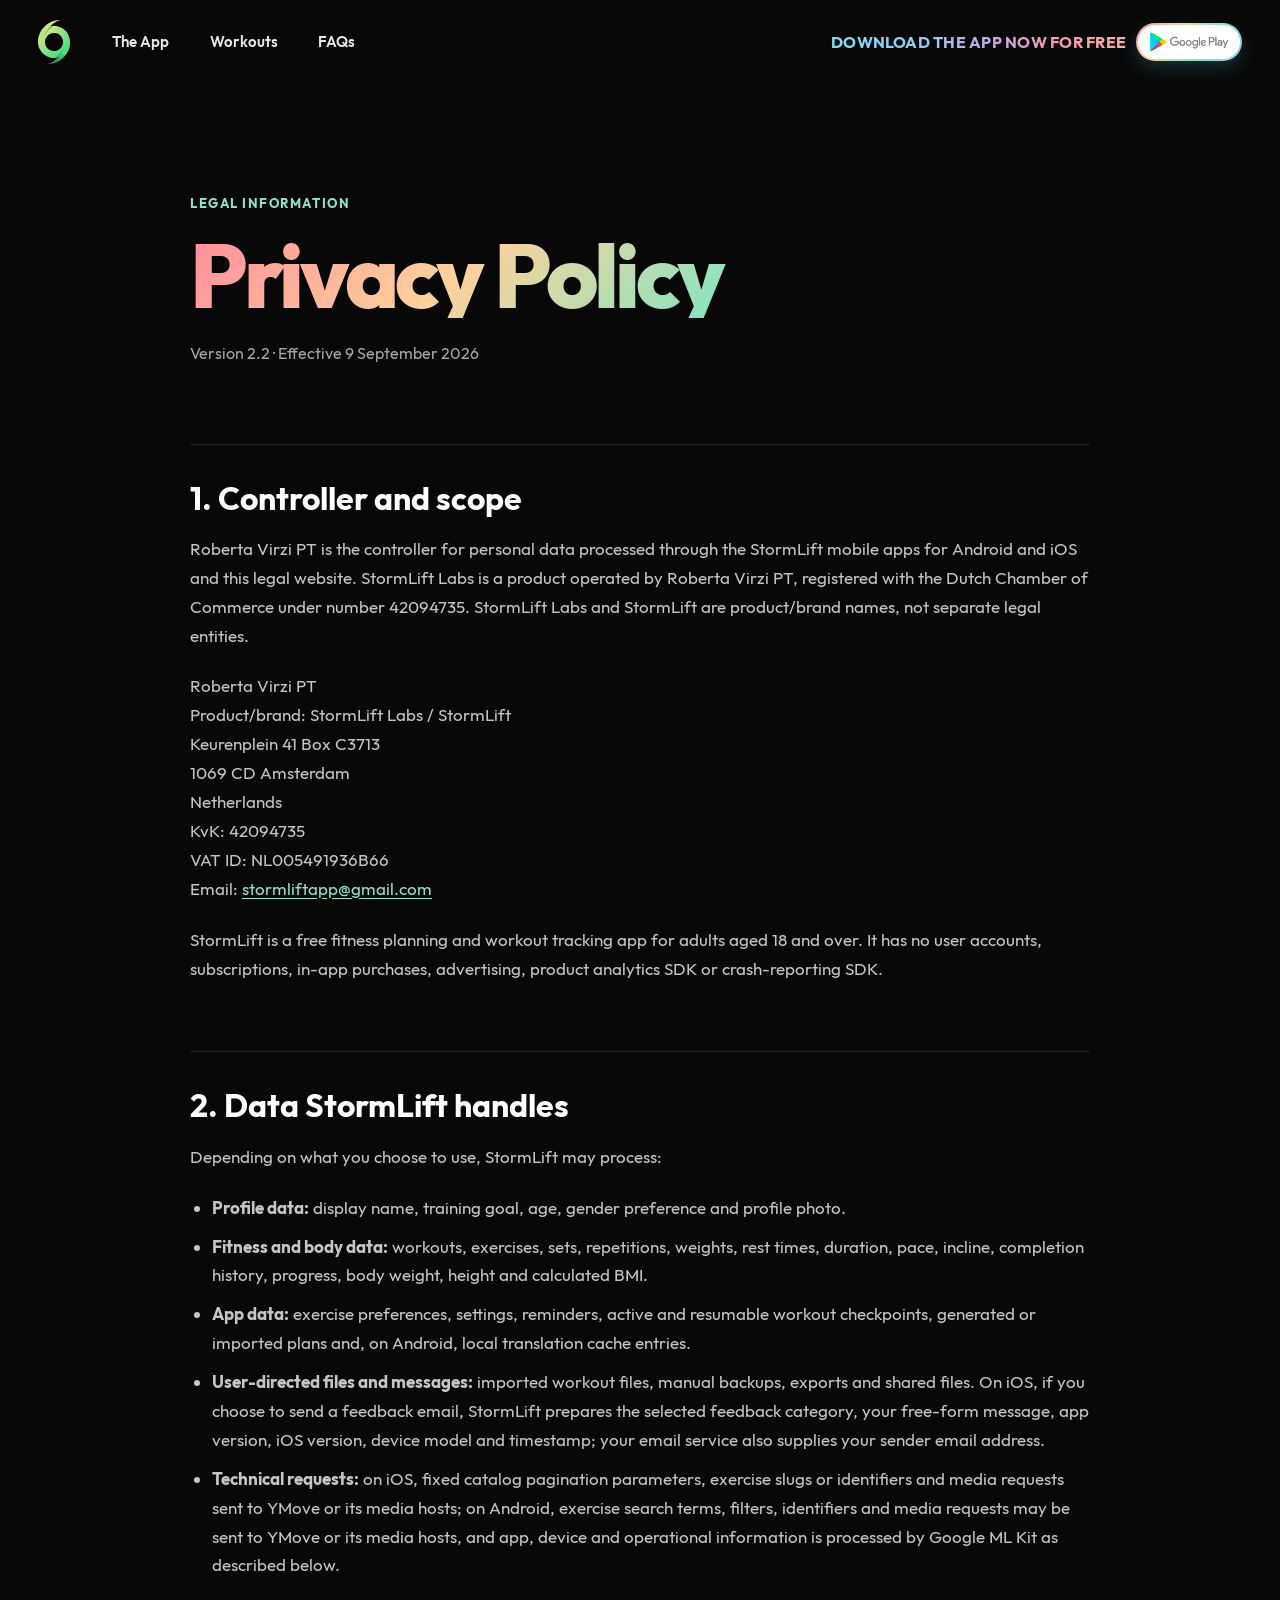
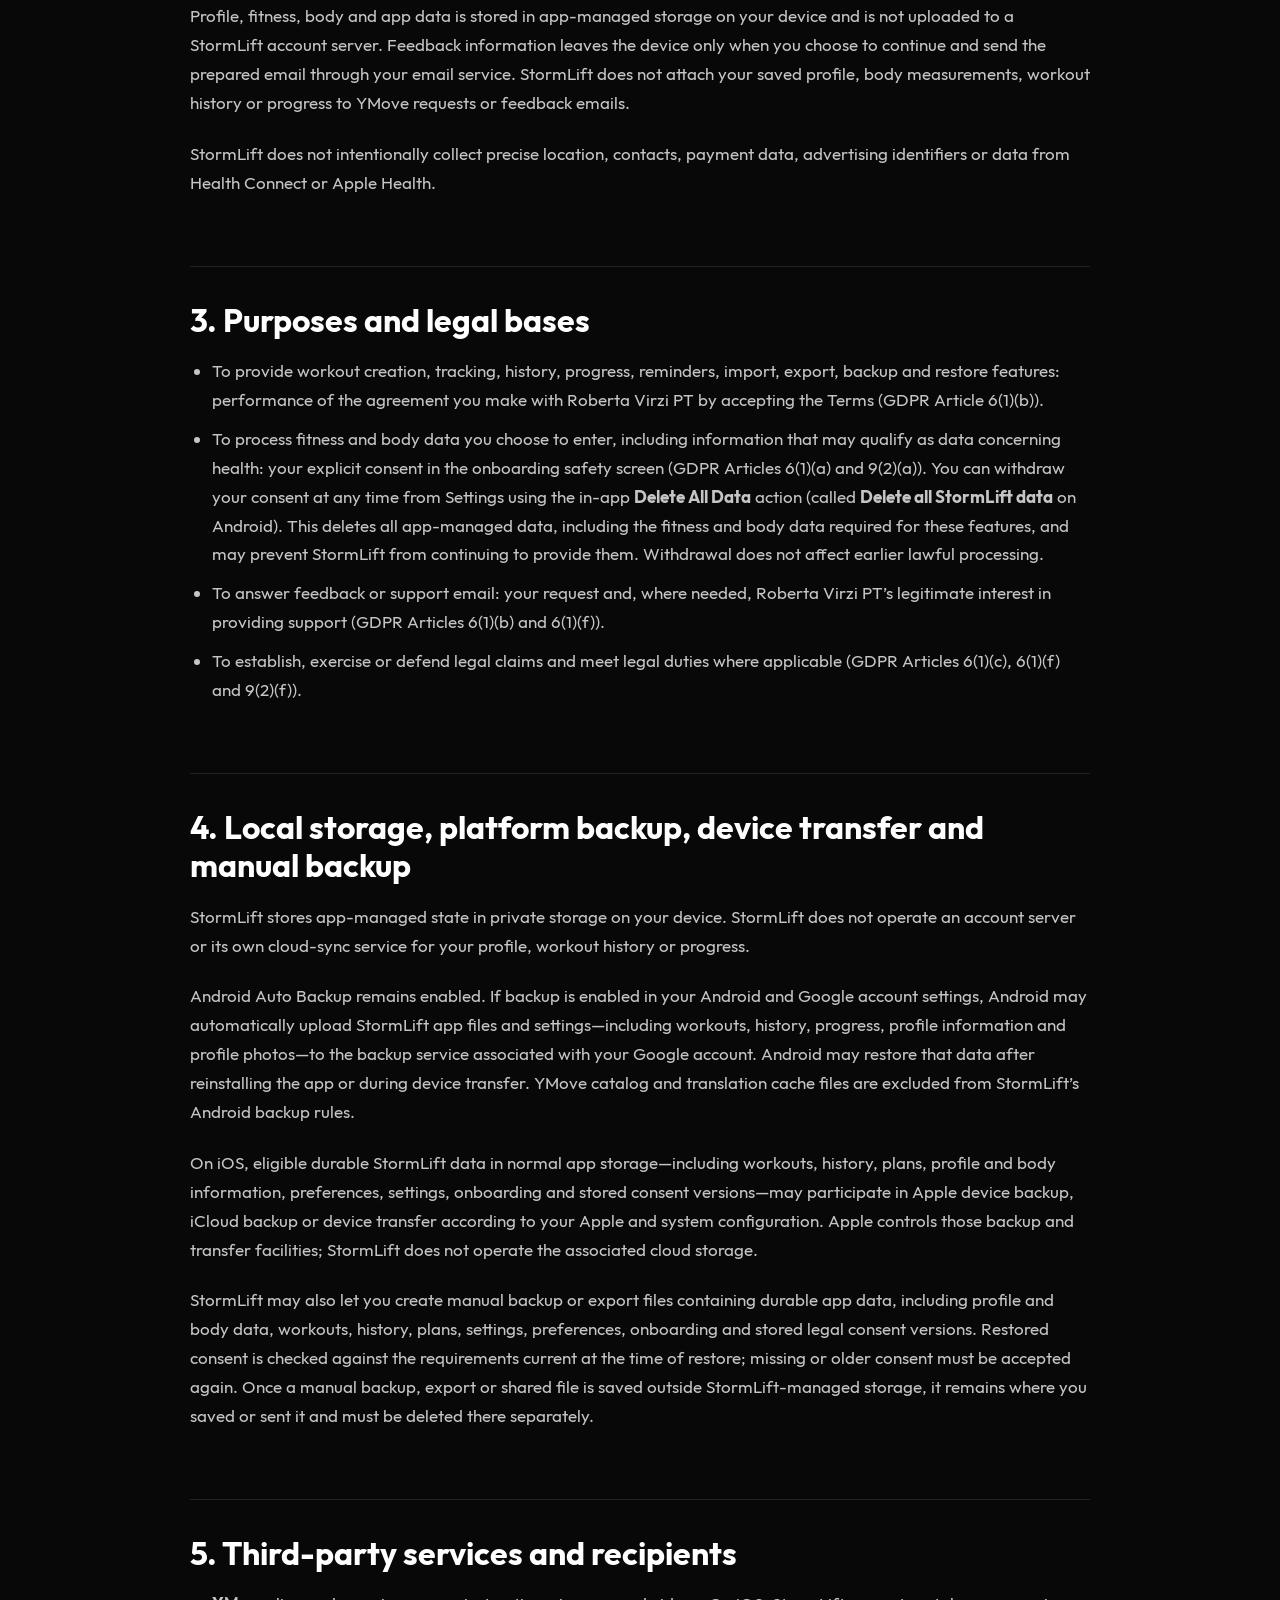
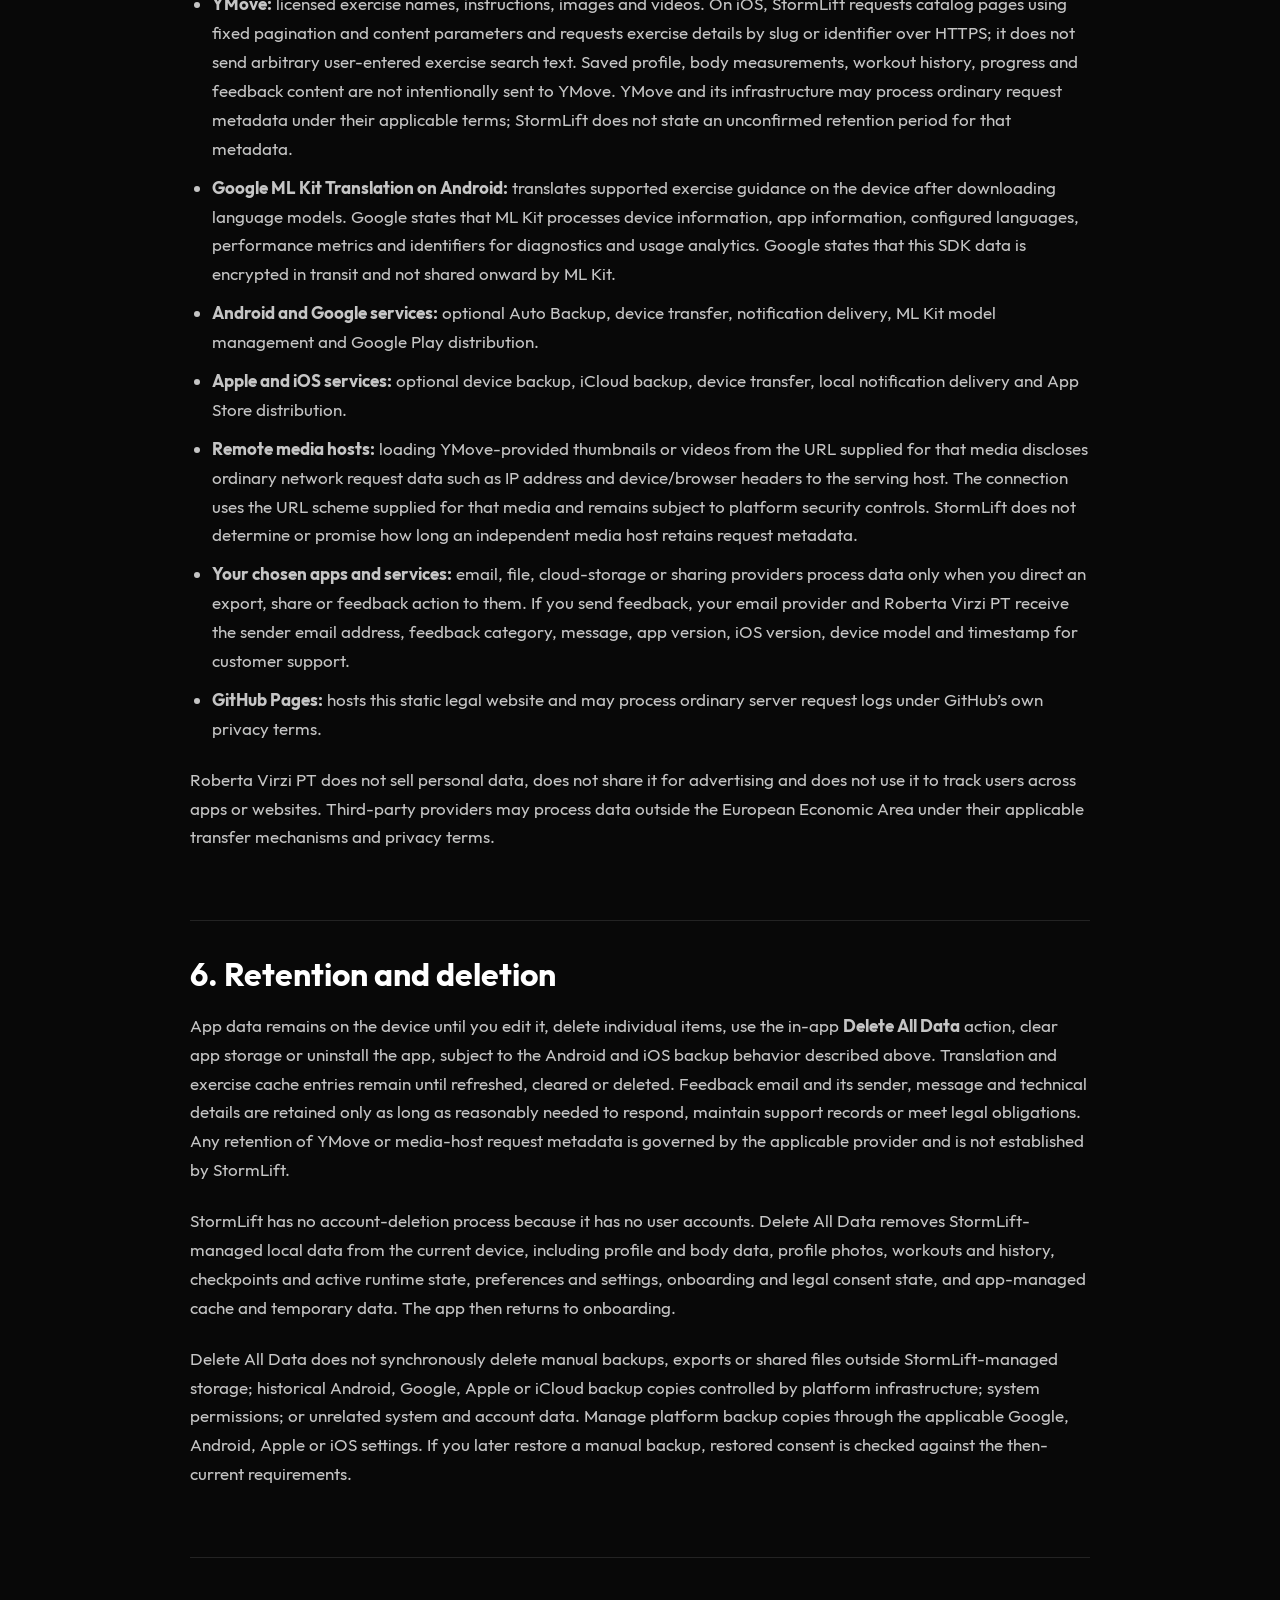
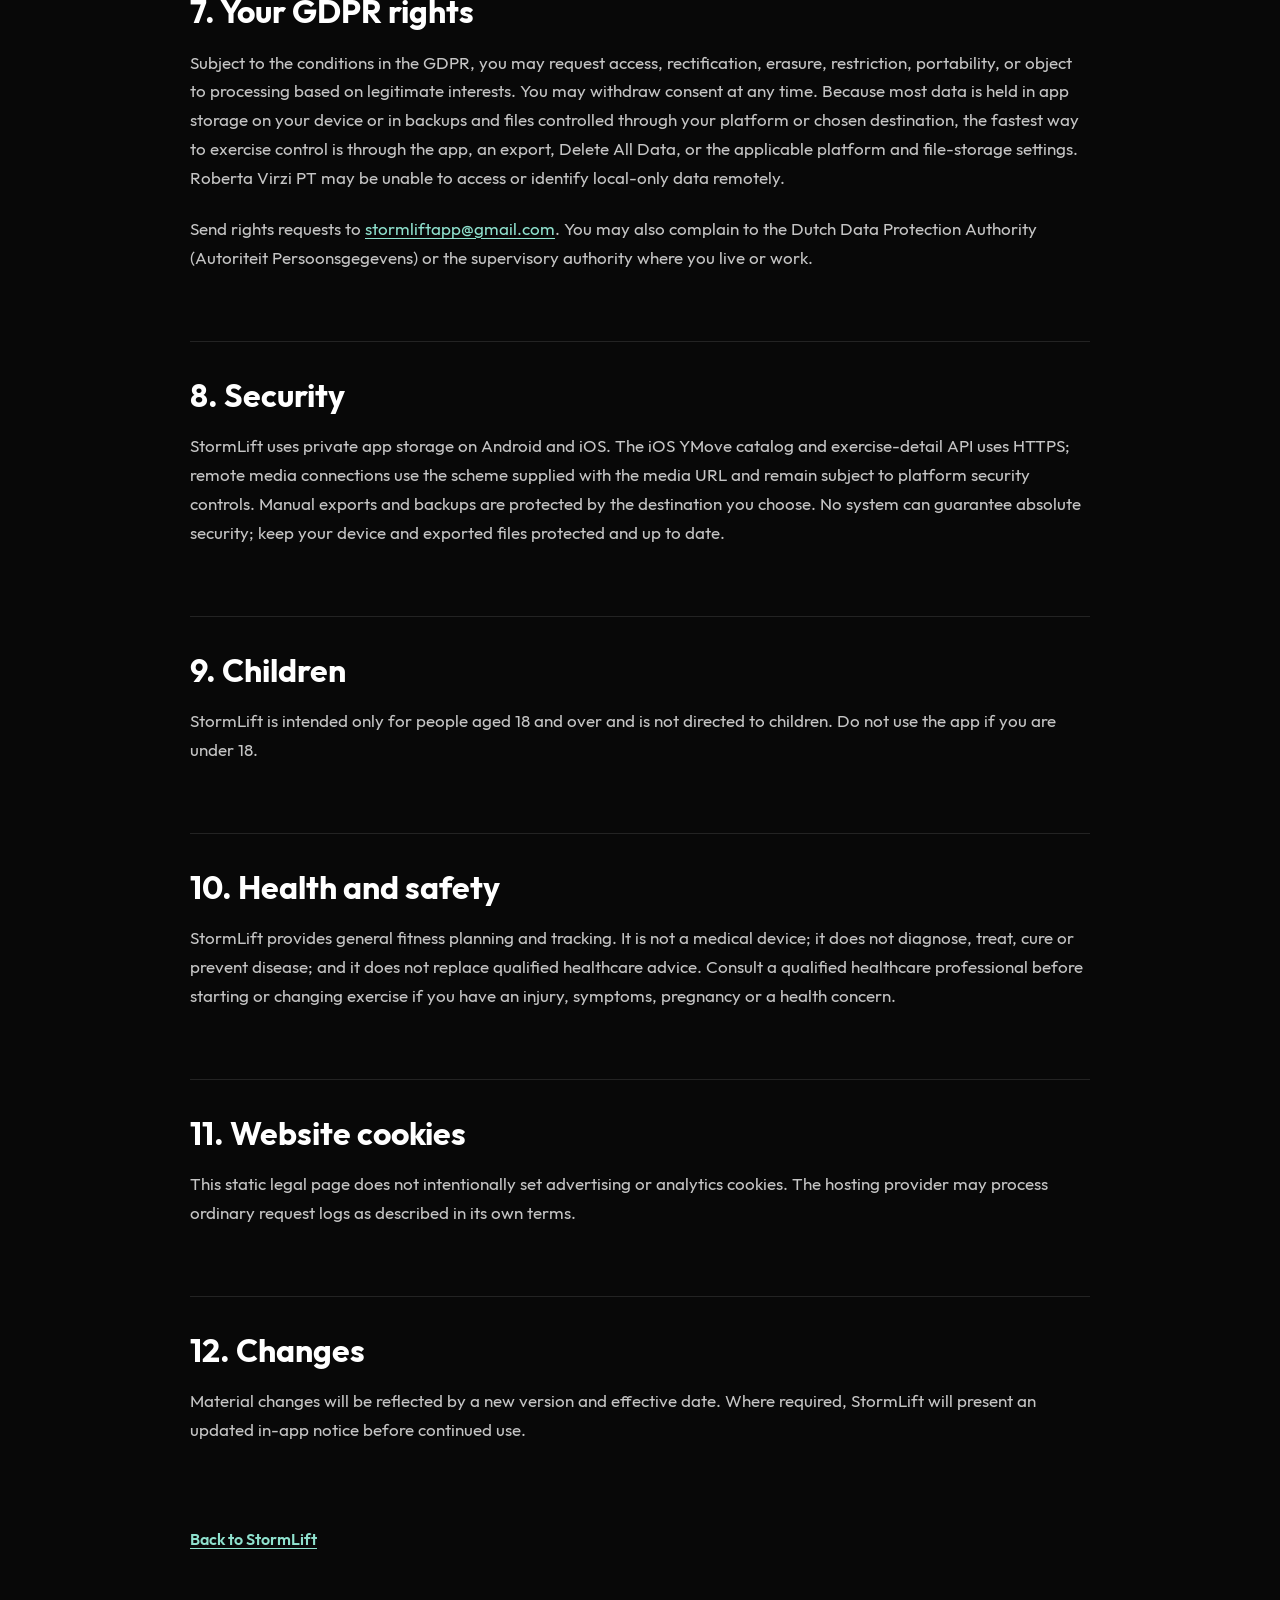
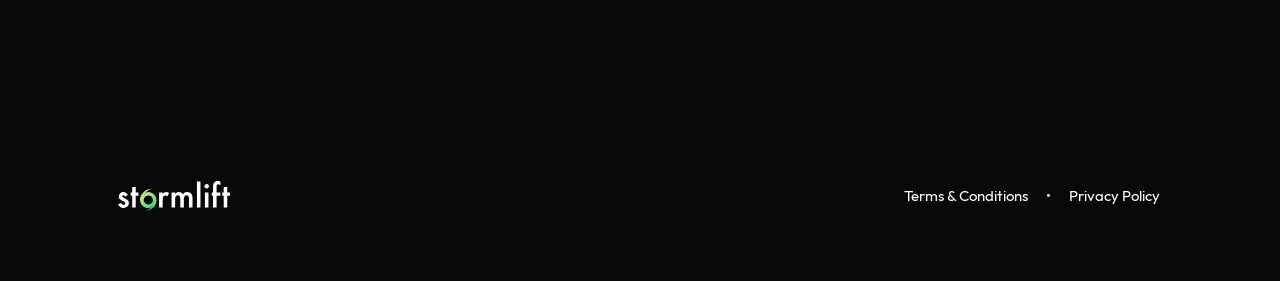
==== commit 86169359: "legal: align iOS privacy disclosures" ====
--- a/privacy/index.html
+++ b/privacy/index.html
@@ -4,15 +4,16 @@
     <meta charset="utf-8">
     <meta name="viewport" content="width=device-width, initial-scale=1">
     <title>Privacy Policy — StormLift</title>
-    <meta name="description" content="StormLift Privacy Policy, version 2.1, effective 14 August 2026.">
+    <meta name="description" content="StormLift Privacy Policy, version 2.2, effective 9 September 2026.">
     <meta name="theme-color" content="#080808">
-    <link rel="canonical" href="https://stormlift.github.io/stormlift-privacy/privacy/">
+    <link rel="canonical" href="https://stormlift.app/privacy/">
     <meta property="og:type" content="article">
     <meta property="og:title" content="StormLift Privacy Policy">
     <meta property="og:description" content="How StormLift handles app, fitness, body, backup and support data.">
-    <meta property="og:url" content="https://stormlift.github.io/stormlift-privacy/privacy/">
-    <link rel="stylesheet" href="../styles.css?v=shell-parity-1">
-    <script src="../script.js?v=release-ready-2" defer></script>
+    <meta property="og:url" content="https://stormlift.app/privacy/">
+    <link rel="icon" href="../assets/header/logo.svg" type="image/svg+xml">
+    <link rel="stylesheet" href="../styles.css?v=lighthouse-1">
+    <script src="../legal.js?v=lighthouse-1" defer></script>
   </head>
   <body class="legal-page site-shell-page" data-ios-store-available="false" data-show-hero-store-buttons="false" data-show-feature-store-buttons="false" data-show-final-store-buttons="false" data-show-social-accounts="false" data-show-compact-header-play="true" data-footer-legal-layout="right">
     <a class="skip-link" href="#legal-content">Skip to content</a>
@@ -29,7 +30,7 @@
       <header class="legal-hero">
         <p class="legal-eyebrow">Legal information</p>
         <h1>Privacy Policy</h1>
-        <p class="legal-effective">Version 2.1 · Effective 14 August 2026</p>
+        <p class="legal-effective">Version 2.2 · Effective 9 September 2026</p>
       </header>
 
       <article class="legal-content">
@@ -44,9 +45,10 @@
           <li><strong>Profile data:</strong> display name, training goal, age, gender preference and profile photo.</li>
           <li><strong>Fitness and body data:</strong> workouts, exercises, sets, repetitions, weights, rest times, duration, pace, incline, completion history, progress, body weight, height and calculated BMI.</li>
           <li><strong>App data:</strong> exercise preferences, settings, reminders, active and resumable workout checkpoints, generated or imported plans and, on Android, local translation cache entries.</li>
-          <li><strong>User-directed files and messages:</strong> imported workout files, manual backups, exports, shared files and feedback emails.</li>
-          <li><strong>Technical requests:</strong> exercise search terms, filters, identifiers and media requests sent to YMove or its media hosts; on Android, app, device and operational information processed by Google ML Kit as described below.</li>
+          <li><strong>User-directed files and messages:</strong> imported workout files, manual backups, exports and shared files. On iOS, if you choose to send a feedback email, StormLift prepares the selected feedback category, your free-form message, app version, iOS version, device model and timestamp; your email service also supplies your sender email address.</li>
+          <li><strong>Technical requests:</strong> on iOS, fixed catalog pagination parameters, exercise slugs or identifiers and media requests sent to YMove or its media hosts; on Android, exercise search terms, filters, identifiers and media requests may be sent to YMove or its media hosts, and app, device and operational information is processed by Google ML Kit as described below.</li>
         </ul>
+        <p>Profile, fitness, body and app data is stored in app-managed storage on your device and is not uploaded to a StormLift account server. Feedback information leaves the device only when you choose to continue and send the prepared email through your email service. StormLift does not attach your saved profile, body measurements, workout history or progress to YMove requests or feedback emails.</p>
         <p>StormLift does not intentionally collect precise location, contacts, payment data, advertising identifiers or data from Health Connect or Apple Health.</p>
 
         <h2>3. Purposes and legal bases</h2>
@@ -65,18 +67,18 @@
 
         <h2>5. Third-party services and recipients</h2>
         <ul>
-          <li><strong>YMove:</strong> licensed exercise names, instructions, images and videos. StormLift sends exercise queries, filters, slugs or identifiers and related request data over HTTPS. Saved profile, body measurements and workout history are not intentionally sent to YMove.</li>
+          <li><strong>YMove:</strong> licensed exercise names, instructions, images and videos. On iOS, StormLift requests catalog pages using fixed pagination and content parameters and requests exercise details by slug or identifier over HTTPS; it does not send arbitrary user-entered exercise search text. Saved profile, body measurements, workout history, progress and feedback content are not intentionally sent to YMove. YMove and its infrastructure may process ordinary request metadata under their applicable terms; StormLift does not state an unconfirmed retention period for that metadata.</li>
           <li><strong>Google ML Kit Translation on Android:</strong> translates supported exercise guidance on the device after downloading language models. Google states that ML Kit processes device information, app information, configured languages, performance metrics and identifiers for diagnostics and usage analytics. Google states that this SDK data is encrypted in transit and not shared onward by ML Kit.</li>
           <li><strong>Android and Google services:</strong> optional Auto Backup, device transfer, notification delivery, ML Kit model management and Google Play distribution.</li>
           <li><strong>Apple and iOS services:</strong> optional device backup, iCloud backup, device transfer, local notification delivery and App Store distribution.</li>
-          <li><strong>Remote media hosts:</strong> loading YMove-provided thumbnails or videos discloses ordinary network request data such as IP address and device/browser headers to the serving host.</li>
-          <li><strong>Your chosen apps and services:</strong> email, file, cloud-storage or sharing providers process data only when you direct an export, share or feedback action to them.</li>
+          <li><strong>Remote media hosts:</strong> loading YMove-provided thumbnails or videos from the URL supplied for that media discloses ordinary network request data such as IP address and device/browser headers to the serving host. The connection uses the URL scheme supplied for that media and remains subject to platform security controls. StormLift does not determine or promise how long an independent media host retains request metadata.</li>
+          <li><strong>Your chosen apps and services:</strong> email, file, cloud-storage or sharing providers process data only when you direct an export, share or feedback action to them. If you send feedback, your email provider and Roberta Virzi PT receive the sender email address, feedback category, message, app version, iOS version, device model and timestamp for customer support.</li>
           <li><strong>GitHub Pages:</strong> hosts this static legal website and may process ordinary server request logs under GitHub’s own privacy terms.</li>
         </ul>
-        <p>Roberta Virzi PT does not sell personal data and does not share it for advertising. Third-party providers may process data outside the European Economic Area under their applicable transfer mechanisms and privacy terms.</p>
+        <p>Roberta Virzi PT does not sell personal data, does not share it for advertising and does not use it to track users across apps or websites. Third-party providers may process data outside the European Economic Area under their applicable transfer mechanisms and privacy terms.</p>
 
         <h2>6. Retention and deletion</h2>
-        <p>App data remains on the device until you edit it, delete individual items, use the in-app <strong>Delete All Data</strong> action, clear app storage or uninstall the app, subject to the Android and iOS backup behavior described above. Translation and exercise cache entries remain until refreshed, cleared or deleted. Feedback email is retained only as long as reasonably needed to respond, maintain support records or meet legal obligations.</p>
+        <p>App data remains on the device until you edit it, delete individual items, use the in-app <strong>Delete All Data</strong> action, clear app storage or uninstall the app, subject to the Android and iOS backup behavior described above. Translation and exercise cache entries remain until refreshed, cleared or deleted. Feedback email and its sender, message and technical details are retained only as long as reasonably needed to respond, maintain support records or meet legal obligations. Any retention of YMove or media-host request metadata is governed by the applicable provider and is not established by StormLift.</p>
         <p>StormLift has no account-deletion process because it has no user accounts. Delete All Data removes StormLift-managed local data from the current device, including profile and body data, profile photos, workouts and history, checkpoints and active runtime state, preferences and settings, onboarding and legal consent state, and app-managed cache and temporary data. The app then returns to onboarding.</p>
         <p>Delete All Data does not synchronously delete manual backups, exports or shared files outside StormLift-managed storage; historical Android, Google, Apple or iCloud backup copies controlled by platform infrastructure; system permissions; or unrelated system and account data. Manage platform backup copies through the applicable Google, Android, Apple or iOS settings. If you later restore a manual backup, restored consent is checked against the then-current requirements.</p>
 
@@ -85,7 +87,7 @@
         <p>Send rights requests to <a href="mailto:stormliftapp@gmail.com">stormliftapp@gmail.com</a>. You may also complain to the Dutch Data Protection Authority (Autoriteit Persoonsgegevens) or the supervisory authority where you live or work.</p>
 
         <h2>8. Security</h2>
-        <p>StormLift uses private app storage on Android and iOS and HTTPS for remote requests. Manual exports and backups are protected by the destination you choose. No system can guarantee absolute security; keep your device and exported files protected and up to date.</p>
+        <p>StormLift uses private app storage on Android and iOS. The iOS YMove catalog and exercise-detail API uses HTTPS; remote media connections use the scheme supplied with the media URL and remain subject to platform security controls. Manual exports and backups are protected by the destination you choose. No system can guarantee absolute security; keep your device and exported files protected and up to date.</p>
 
         <h2>9. Children</h2>
         <p>StormLift is intended only for people aged 18 and over and is not directed to children. Do not use the app if you are under 18.</p>
@@ -106,7 +108,7 @@
     <footer class="site-footer" data-footer-reveal>
       <a class="footer-brand" href="../" aria-label="StormLift home"><img src="../assets/footer/logo-footer.svg" width="168" height="46" alt="StormLift" loading="lazy"></a>
       <nav class="footer-nav" aria-label="Legal navigation"><a href="../terms/">Terms &amp; Conditions</a><span aria-hidden="true">•</span><a href="./" aria-current="page">Privacy Policy</a></nav>
-      <div class="social-links" aria-label="StormLift social media"><a data-link="x" aria-label="StormLift on X"><img src="../assets/footer/logo-x.svg" width="22" height="22" alt=""></a><a data-link="instagram" aria-label="StormLift on Instagram"><img src="../assets/footer/logo-instagram.svg" width="26" height="26" alt=""></a></div>
+      <div class="social-links" aria-label="StormLift social media"><a data-link="x" aria-label="StormLift on X"><img data-src="../assets/footer/logo-x.svg" width="22" height="22" alt=""></a><a data-link="instagram" aria-label="StormLift on Instagram"><img data-src="../assets/footer/logo-instagram.svg" width="26" height="26" alt=""></a></div>
     </footer>
   </body>
 </html>
--- a/styles.css
+++ b/styles.css
@@ -1,8 +1,8 @@
-@font-face { font-family: "Outfit"; src: url("assets/fonts/outfit-regular.ttf") format("truetype"); font-weight: 400; font-style: normal; font-display: swap; }
-@font-face { font-family: "Outfit"; src: url("assets/fonts/outfit-medium.ttf") format("truetype"); font-weight: 500; font-style: normal; font-display: swap; }
-@font-face { font-family: "Outfit"; src: url("assets/fonts/outfit-semibold.ttf") format("truetype"); font-weight: 600; font-style: normal; font-display: swap; }
-@font-face { font-family: "Outfit"; src: url("assets/fonts/outfit-bold.ttf") format("truetype"); font-weight: 700; font-style: normal; font-display: swap; }
-@font-face { font-family: "Outfit"; src: url("assets/fonts/outfit-extrabold.ttf") format("truetype"); font-weight: 800; font-style: normal; font-display: swap; }
+@font-face { font-family: "Outfit"; src: url("assets/fonts/outfit-regular.woff2") format("woff2"), url("assets/fonts/outfit-regular.ttf") format("truetype"); font-weight: 400; font-style: normal; font-display: swap; }
+@font-face { font-family: "Outfit"; src: url("assets/fonts/outfit-medium.woff2") format("woff2"), url("assets/fonts/outfit-medium.ttf") format("truetype"); font-weight: 500; font-style: normal; font-display: swap; }
+@font-face { font-family: "Outfit"; src: url("assets/fonts/outfit-semibold.woff2") format("woff2"), url("assets/fonts/outfit-semibold.ttf") format("truetype"); font-weight: 600; font-style: normal; font-display: swap; }
+@font-face { font-family: "Outfit"; src: url("assets/fonts/outfit-bold.woff2") format("woff2"), url("assets/fonts/outfit-bold.ttf") format("truetype"); font-weight: 700; font-style: normal; font-display: swap; }
+@font-face { font-family: "Outfit"; src: url("assets/fonts/outfit-extrabold.woff2") format("woff2"), url("assets/fonts/outfit-extrabold.ttf") format("truetype"); font-weight: 800; font-style: normal; font-display: swap; }
 
 :root {
   color-scheme: dark;
@@ -32,6 +32,7 @@
 html { min-width: 320px; scroll-behavior: smooth; scroll-padding-top: calc(var(--header-height) + 18px); background: var(--bg); }
 body { min-width: 320px; min-height: 100%; margin: 0; overflow-x: hidden; color: var(--text); background: var(--bg); font-family: "Outfit", ui-sans-serif, system-ui, sans-serif; line-height: 1.45; -webkit-font-smoothing: antialiased; }
 img { display: block; max-width: 100%; }
+.asset-picture { display: contents; }
 a { color: inherit; text-decoration: none; }
 button, a { -webkit-tap-highlight-color: transparent; }
 button { font: inherit; }
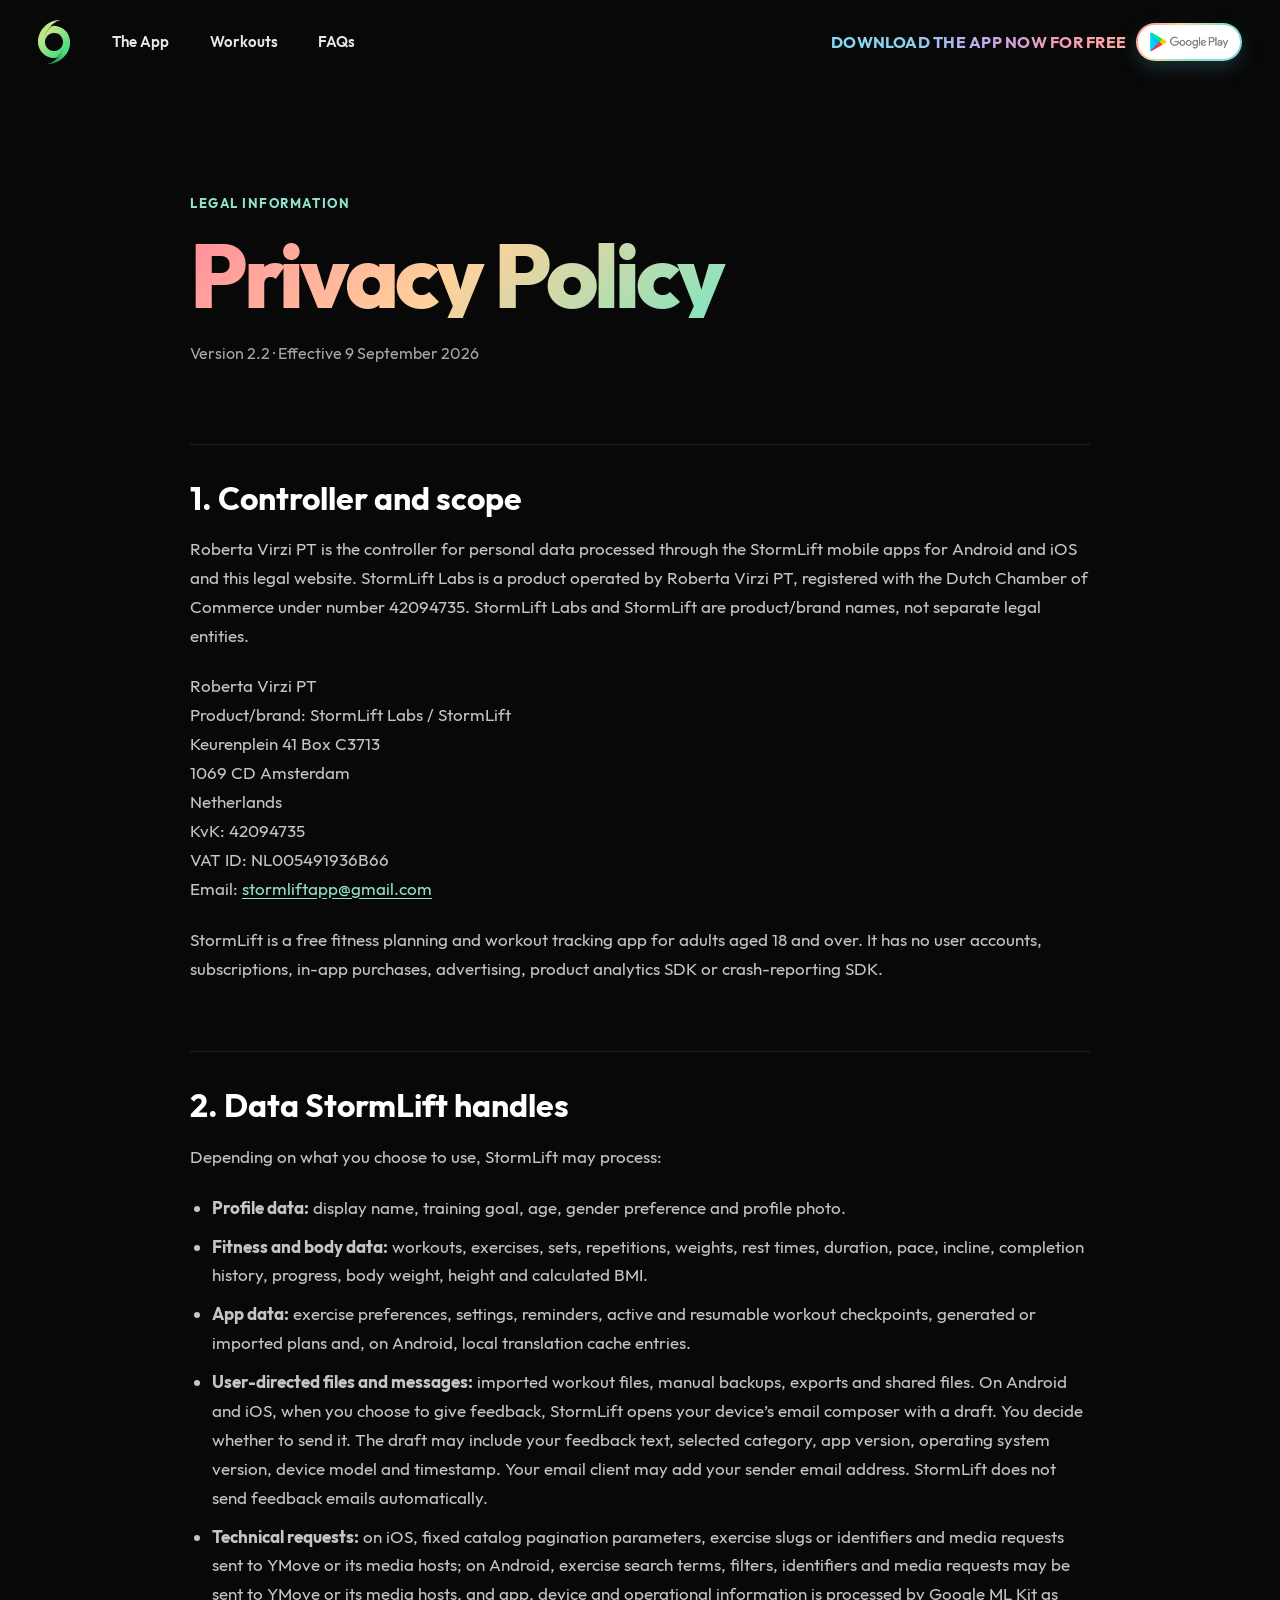
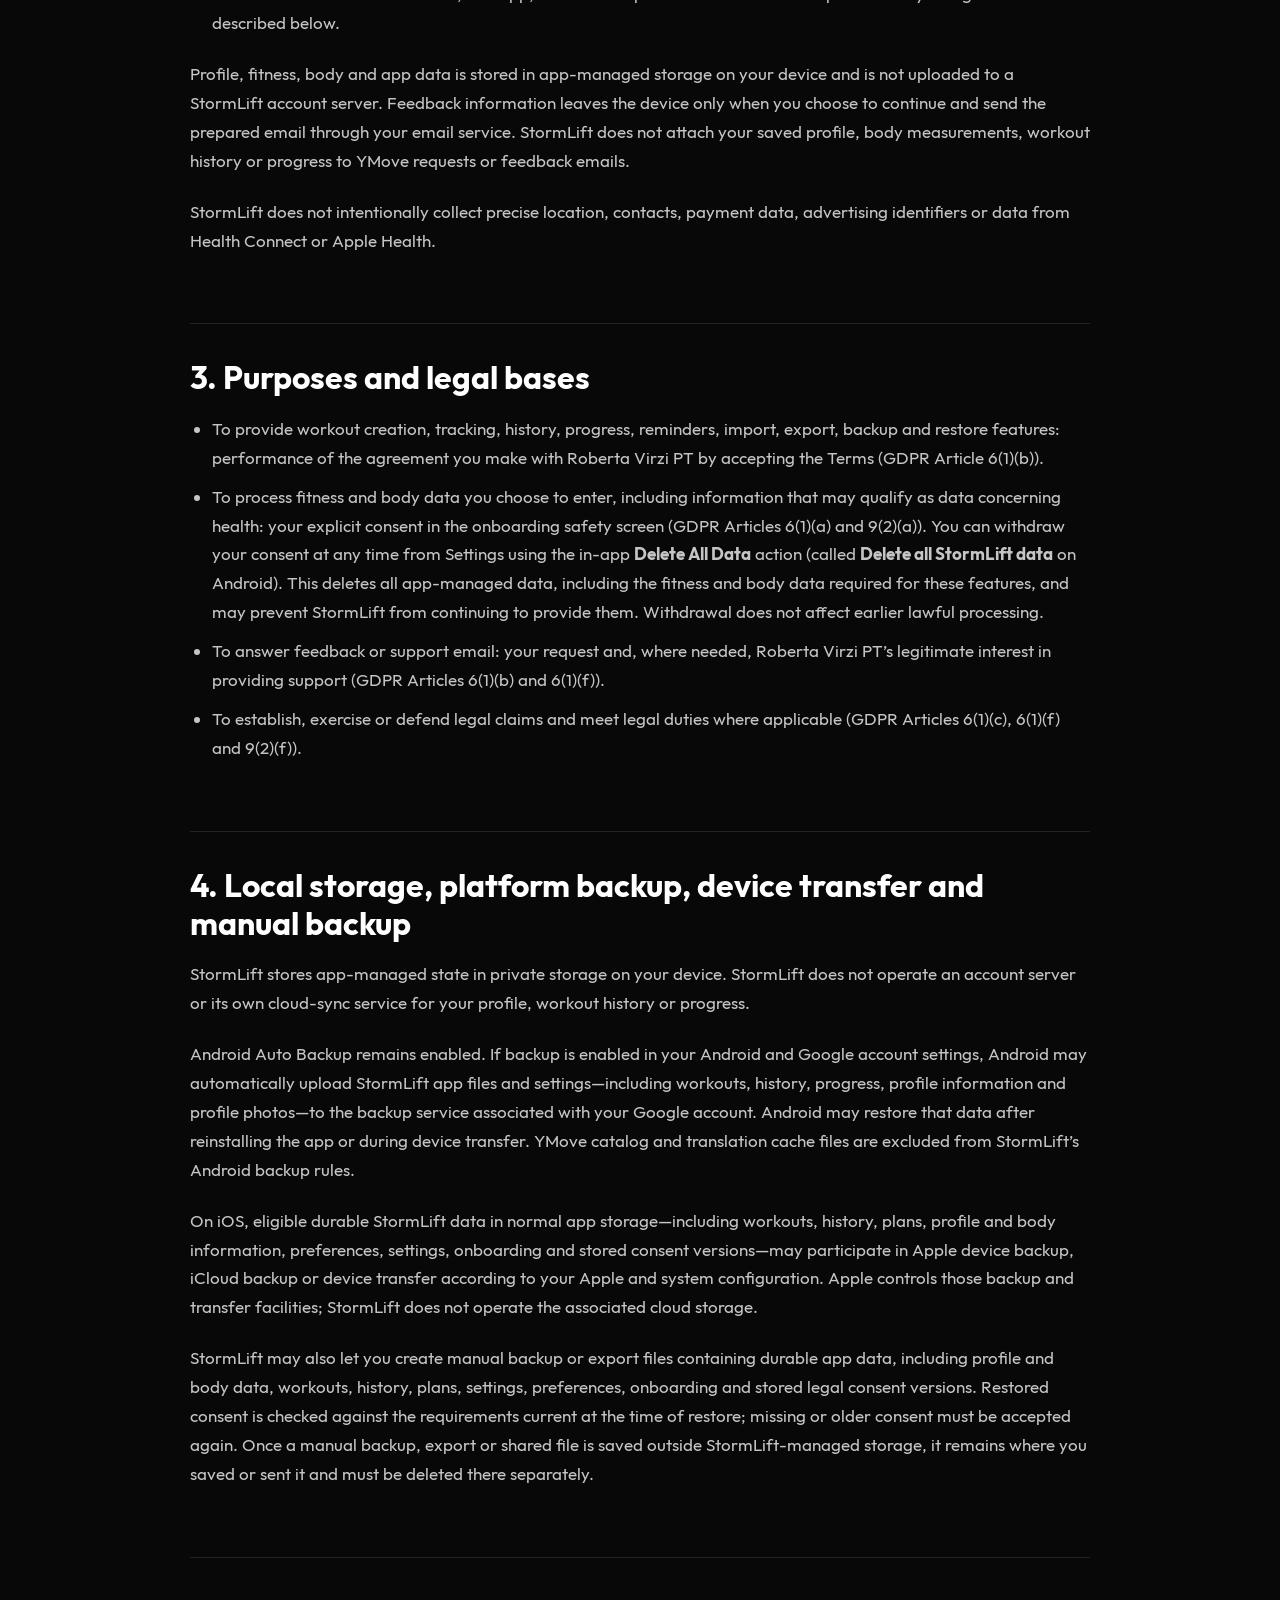
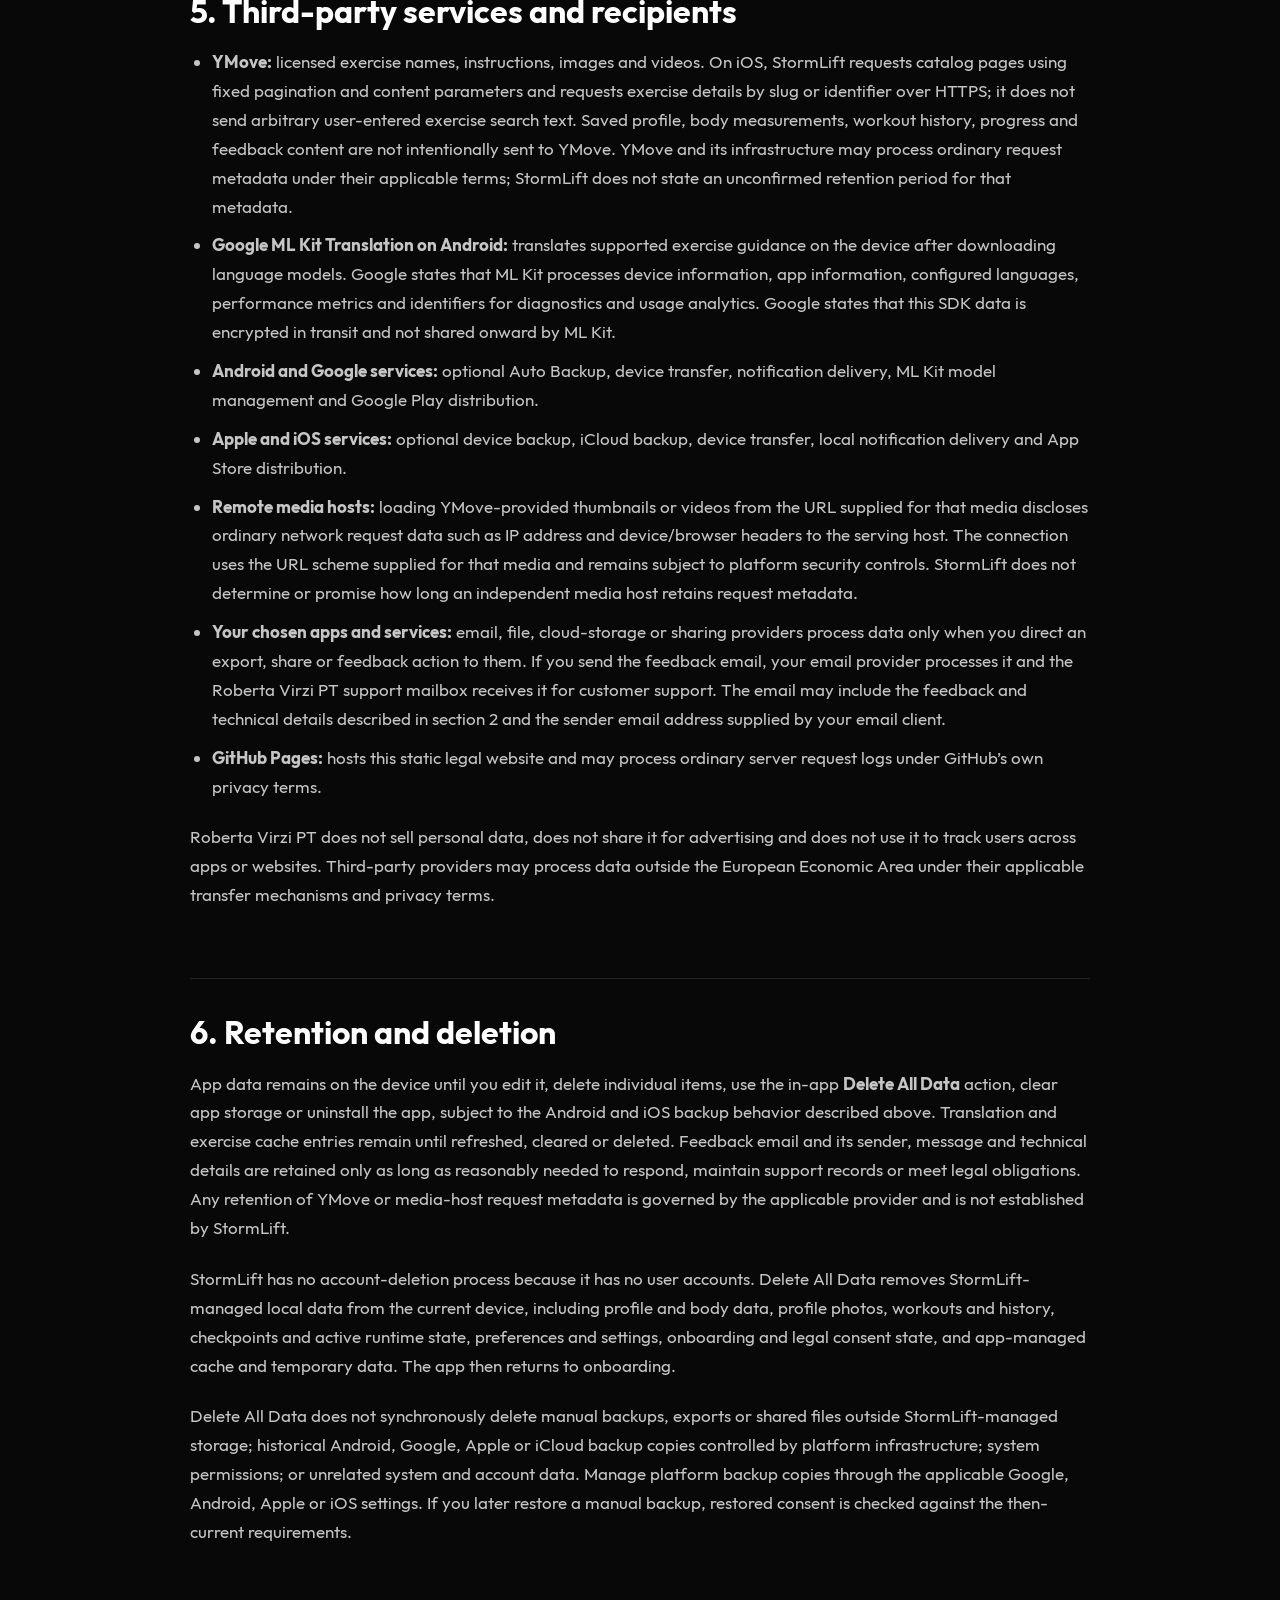
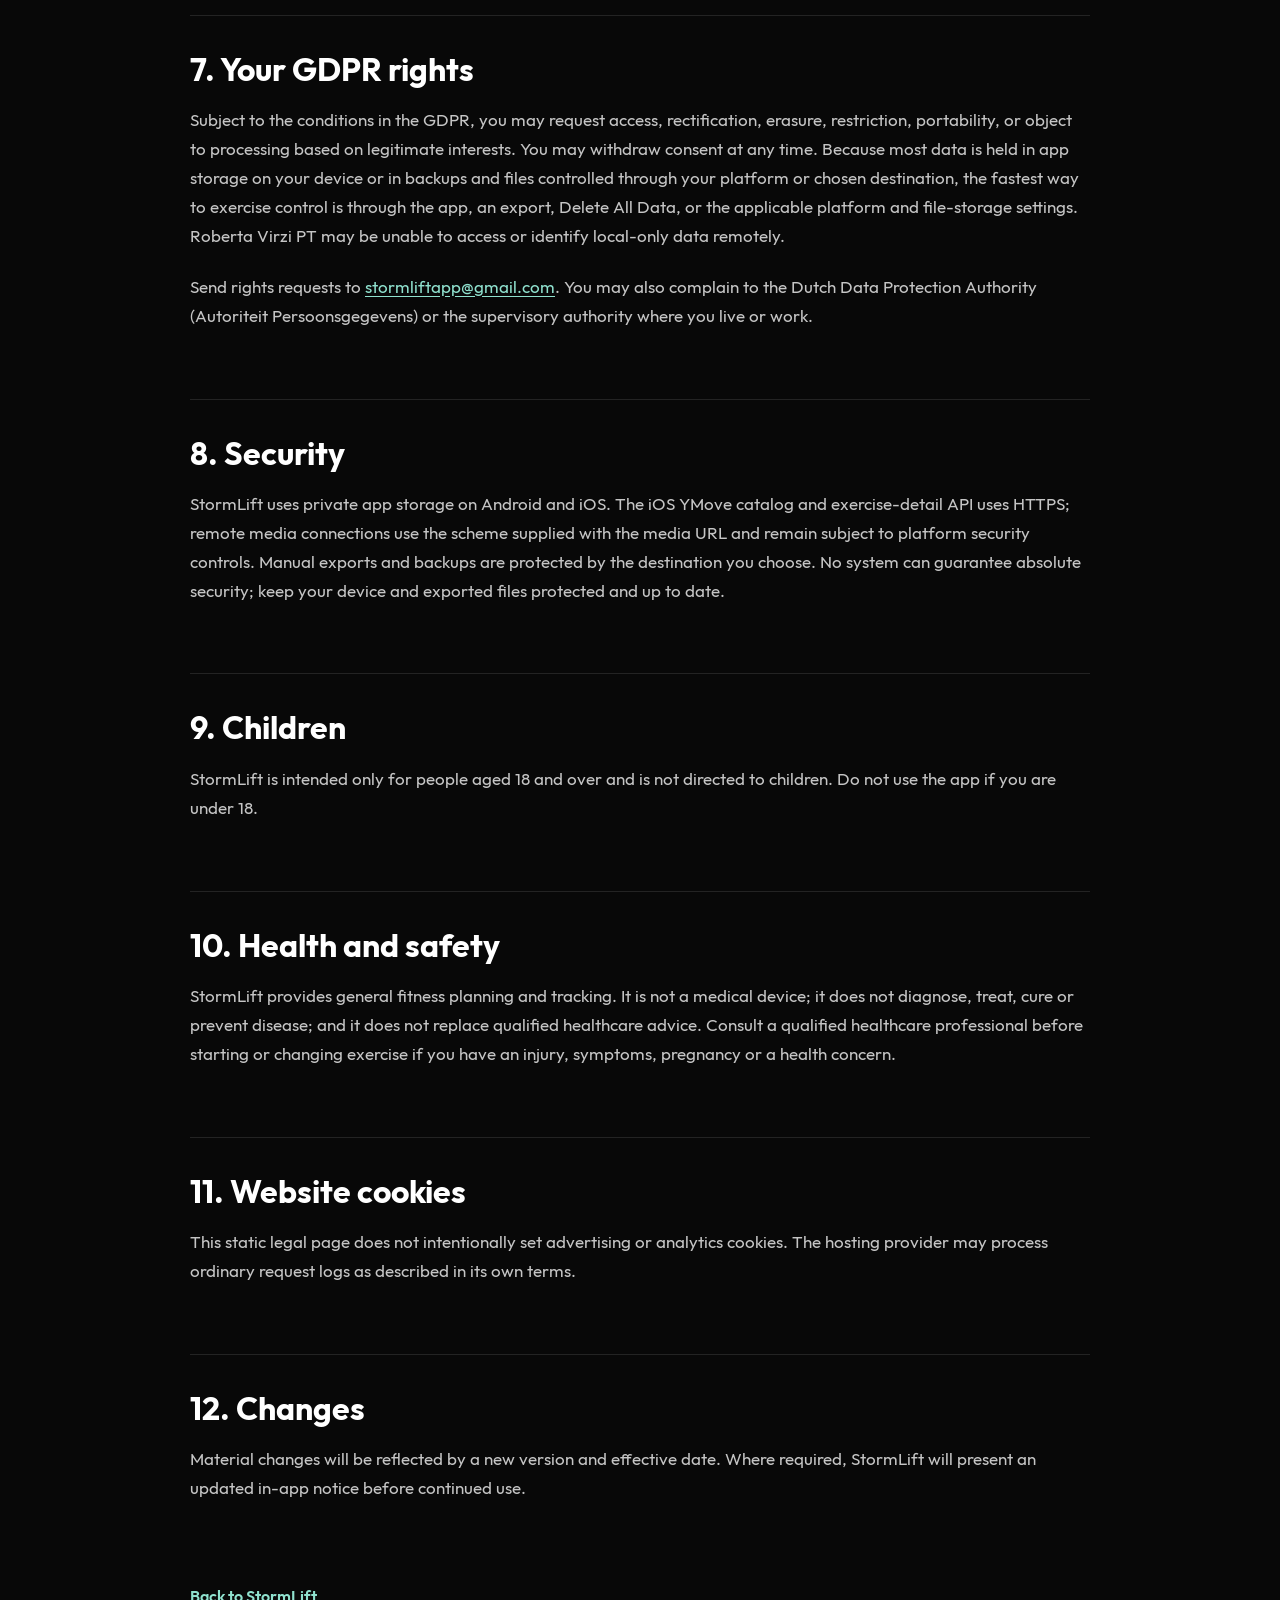
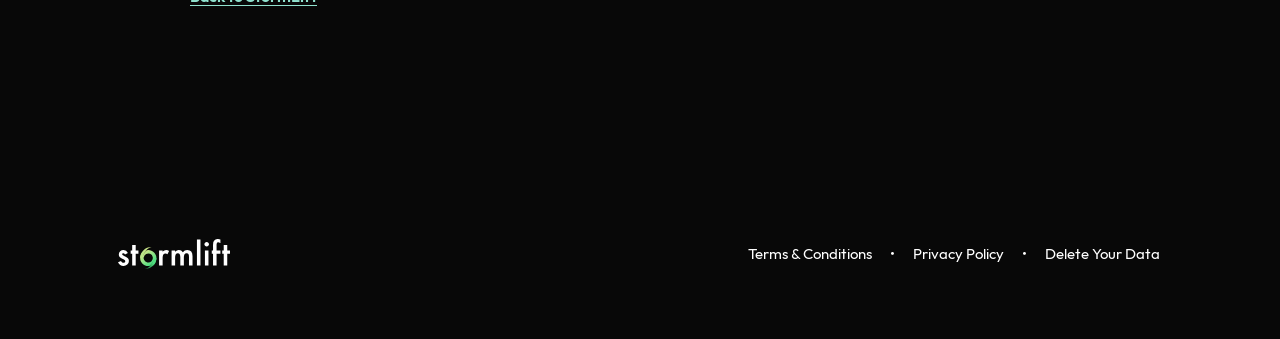
==== commit 4ed64f5f: "fix(privacy): clarify user-sent feedback on Android and iOS" ====
--- a/privacy/index.html
+++ b/privacy/index.html
@@ -45,7 +45,7 @@
           <li><strong>Profile data:</strong> display name, training goal, age, gender preference and profile photo.</li>
           <li><strong>Fitness and body data:</strong> workouts, exercises, sets, repetitions, weights, rest times, duration, pace, incline, completion history, progress, body weight, height and calculated BMI.</li>
           <li><strong>App data:</strong> exercise preferences, settings, reminders, active and resumable workout checkpoints, generated or imported plans and, on Android, local translation cache entries.</li>
-          <li><strong>User-directed files and messages:</strong> imported workout files, manual backups, exports and shared files. On iOS, if you choose to send a feedback email, StormLift prepares the selected feedback category, your free-form message, app version, iOS version, device model and timestamp; your email service also supplies your sender email address.</li>
+          <li><strong>User-directed files and messages:</strong> imported workout files, manual backups, exports and shared files. On Android and iOS, when you choose to give feedback, StormLift opens your device’s email composer with a draft. You decide whether to send it. The draft may include your feedback text, selected category, app version, operating system version, device model and timestamp. Your email client may add your sender email address. StormLift does not send feedback emails automatically.</li>
           <li><strong>Technical requests:</strong> on iOS, fixed catalog pagination parameters, exercise slugs or identifiers and media requests sent to YMove or its media hosts; on Android, exercise search terms, filters, identifiers and media requests may be sent to YMove or its media hosts, and app, device and operational information is processed by Google ML Kit as described below.</li>
         </ul>
         <p>Profile, fitness, body and app data is stored in app-managed storage on your device and is not uploaded to a StormLift account server. Feedback information leaves the device only when you choose to continue and send the prepared email through your email service. StormLift does not attach your saved profile, body measurements, workout history or progress to YMove requests or feedback emails.</p>
@@ -72,7 +72,7 @@
           <li><strong>Android and Google services:</strong> optional Auto Backup, device transfer, notification delivery, ML Kit model management and Google Play distribution.</li>
           <li><strong>Apple and iOS services:</strong> optional device backup, iCloud backup, device transfer, local notification delivery and App Store distribution.</li>
           <li><strong>Remote media hosts:</strong> loading YMove-provided thumbnails or videos from the URL supplied for that media discloses ordinary network request data such as IP address and device/browser headers to the serving host. The connection uses the URL scheme supplied for that media and remains subject to platform security controls. StormLift does not determine or promise how long an independent media host retains request metadata.</li>
-          <li><strong>Your chosen apps and services:</strong> email, file, cloud-storage or sharing providers process data only when you direct an export, share or feedback action to them. If you send feedback, your email provider and Roberta Virzi PT receive the sender email address, feedback category, message, app version, iOS version, device model and timestamp for customer support.</li>
+          <li><strong>Your chosen apps and services:</strong> email, file, cloud-storage or sharing providers process data only when you direct an export, share or feedback action to them. If you send the feedback email, your email provider processes it and the Roberta Virzi PT support mailbox receives it for customer support. The email may include the feedback and technical details described in section 2 and the sender email address supplied by your email client.</li>
           <li><strong>GitHub Pages:</strong> hosts this static legal website and may process ordinary server request logs under GitHub’s own privacy terms.</li>
         </ul>
         <p>Roberta Virzi PT does not sell personal data, does not share it for advertising and does not use it to track users across apps or websites. Third-party providers may process data outside the European Economic Area under their applicable transfer mechanisms and privacy terms.</p>
--- a/styles.css
+++ b/styles.css
@@ -267,6 +267,17 @@
 @keyframes workout-pill-drift-d { 0%,100% { translate: 0 0; scale: 1; } 50% { translate: -2px -3px; scale: .988; } }
 @keyframes workout-pill-drift-e { 0%,100% { translate: 0 0; scale: 1; } 50% { translate: 4px 2px; scale: 1.01; } }
 
+/* Quick Start is a separate, manual entry point after the creation modes. */
+.quick-start { color: #080808; background: linear-gradient(115deg, #DCCBFF 0%, #9B7CFF 100%); }
+.quick-start__content { display: grid; grid-template-columns: minmax(0, 1.5fr) minmax(0, .9fr); align-items: center; gap: clamp(40px, 6vw, 112px); padding-block: clamp(64px, 6.25vw, 110px); }
+.quick-start__copy { min-width: 0; }
+.quick-start__eyebrow { margin: 0 0 18px; font-size: .875rem; font-weight: 700; letter-spacing: .15em; }
+.quick-start h2 { max-width: 14ch; margin: 0; font-size: clamp(2.5rem, 4.6vw, 5rem); font-weight: 800; letter-spacing: -.04em; line-height: 1.04; text-wrap: balance; }
+.quick-start__body { max-width: 52ch; margin: 26px 0 0; font-size: clamp(1.125rem, 1.45vw, 1.375rem); line-height: 1.5; }
+.quick-start__visual { display: grid; place-items: center; min-width: 0; }
+.quick-start__glass { display: grid; place-items: center; width: min(100%, clamp(220px, 21vw, 340px)); aspect-ratio: 1; border: 1px solid rgba(255,255,255,.52); border-radius: clamp(44px, 4vw, 64px); background: linear-gradient(145deg, rgba(255,255,255,.4), rgba(255,255,255,.14)); box-shadow: inset 0 1px 0 rgba(255,255,255,.5), 0 20px 45px rgba(48,24,89,.12); -webkit-backdrop-filter: blur(14px); backdrop-filter: blur(14px); }
+.quick-start__glass svg { display: block; width: 45%; height: auto; }
+
 .features { padding-bottom: 230px; }
 .feature { display: grid; grid-template-columns: minmax(0, .88fr) minmax(480px, 1.12fr); align-items: center; min-height: clamp(720px, 48vw, 920px); gap: 9vw; }
 .feature + .feature { margin-top: 85px; }
@@ -298,6 +309,16 @@
 .store-badges--small .store-link:nth-child(2) { box-shadow: 0 9px 22px rgba(244,145,176,.18), 0 5px 13px rgba(0,0,0,.16); }
 .store-badges--small .store-link[aria-disabled="true"]:hover { transform: none; }
 .store-badges--small img { width: var(--feature-store-image-width); height: auto; filter: none; }
+.home-page .header-download-area .store-badges--header {
+  --feature-store-image-width: 88px;
+  --feature-store-pad-x: 14px;
+  --feature-store-pad-y: 3px;
+  display: none;
+  flex: none;
+  gap: 10px;
+  margin-top: 0;
+}
+.store-badges--header .store-link { width: 120px; height: 36px; }
 .feature-art {
   --composition-x: 50%;
   --outer-size: min(93%, 670px);
@@ -413,14 +434,17 @@
 .final-cta__copy { position: relative; z-index: 2; padding-left: 30px; }
 .final-cta h2 { margin: 0; font-size: clamp(2rem, 3.2vw, 3.8rem); font-weight: 800; letter-spacing: -0.04em; line-height: .98; text-transform: uppercase; }
 .final-cta p { margin: 16px 0 0; font-size: clamp(1.2rem, 1.8vw, 1.75rem); font-weight: 500; }
+.home-page .final-cta .store-badges { flex-wrap: wrap; margin-top: 24px; }
 .final-cta__phones { position: absolute; right: 7%; bottom: -18px; width: 430px; height: 100%; }
-.final-phone { position: absolute; bottom: 0; width: auto; }
-.final-phone--small { left: 28px; z-index: 1; width: 200px; height: auto; }
-.final-phone--big { right: 0; z-index: 2; width: 248px; height: auto; }
+.final-phone { position: absolute; bottom: 0; width: auto; object-fit: contain; object-position: center bottom; }
+/* Keep the approved display boxes when source pixel dimensions change. */
+.final-phone--small { left: 28px; z-index: 1; width: 200px; height: auto; aspect-ratio: 257 / 315; }
+.final-phone--big { right: 0; z-index: 2; width: 248px; height: auto; aspect-ratio: 318 / 389; }
 
 .site-footer { display: grid; grid-template-columns: 1fr auto 1fr; align-items: center; min-height: 150px; padding: 30px 9vw; background: #080808; }
 .footer-brand img { width: 132px; height: auto; }
-.footer-nav { display: flex; align-items: center; gap: 12px; color: #FFFFFF; font-size: 0.84rem; }
+.footer-nav { display: flex; flex-wrap: wrap; align-items: center; gap: 12px; color: #FFFFFF; }
+.footer-nav, .footer-instagram { font-size: .84rem; }
 .footer-nav a { position: relative; padding: 12px 2px; color: #e8e8e8; }
 .footer-nav a::after { position: absolute; right: 0; bottom: 7px; left: 0; height: 1px; content: ""; transform: scaleX(0); transform-origin: center; background: #fff; transition: transform 180ms ease; }
 .footer-nav a:hover, .footer-nav a:focus-visible { color: #fff; }
@@ -431,6 +455,13 @@
 .social-links img { width: 16px; height: 16px; }
 .site-shell-page[data-footer-legal-layout="right"] .site-footer { grid-template-columns: 1fr auto; }
 .site-shell-page[data-footer-legal-layout="right"] .footer-nav { grid-column: 2; justify-self: end; }
+.home-page[data-footer-legal-layout="right"] .site-footer { grid-template-columns: minmax(0, 1fr) auto minmax(0, 1fr); column-gap: 24px; }
+.home-page .footer-brand { justify-self: start; }
+.home-page[data-footer-legal-layout="right"] .footer-nav { grid-column: 2; grid-row: 1; justify-self: center; justify-content: center; max-width: 100%; }
+.footer-instagram { grid-column: 3; grid-row: 1; justify-self: end; display: inline-flex; align-items: center; gap: 9px; min-height: 44px; border-radius: 999px; color: #FFFFFF; transition: opacity 180ms ease; }
+.footer-instagram:hover { opacity: .82; }
+.footer-instagram__icon { display: grid; place-items: center; flex: none; width: 30px; height: 30px; border-radius: 50%; background: linear-gradient(135deg, #833AB4 0%, #C13584 25%, #E1306C 50%, #F77737 75%, #FCAF45 100%); }
+.footer-instagram__icon img { width: 17px; height: 17px; filter: brightness(0) invert(1); }
 
 .motion-ready .reveal { opacity: 0; transform: translateY(28px) scale(.985); transition: opacity 720ms ease, transform 780ms var(--ease-premium); }
 .motion-ready .reveal.is-visible { opacity: 1; transform: translateY(0) scale(1); }
@@ -549,6 +580,7 @@
   }
   .site-shell-page .site-nav a { padding-inline: 0; }
   .site-shell-page .header-download-area { margin-left: auto; }
+  .home-page .header-download-area .store-badges--header { display: flex; }
   .site-shell-page .header-download {
     margin-left: 0;
     font-size: clamp(1rem, 1.015625vw, 1.21875rem);
@@ -673,6 +705,7 @@
     width: min(calc(100% - (var(--feature-content-gutter) * 2)), var(--content-max-width));
     padding-bottom: 0;
   }
+  .home-page .quick-start__content { --content-gutter: 118px; }
   .home-page .feature {
     grid-template-columns: 40.83% 45.85%;
     align-items: center;
@@ -806,7 +839,7 @@
     --final-cta-content-gutter: 118px;
     width: min(calc(100% - (var(--final-cta-content-gutter) * 2)), var(--content-max-width));
   }
-  .home-page .final-cta__copy { padding-left: 0; }
+  .home-page .final-cta__copy { max-width: calc(100% - 430px); padding-left: 0; }
   .home-page .final-cta h2 { font-size: clamp(3rem, 3.2292vw, 3.875rem); }
   .home-page .final-cta p { margin-top: 18px; font-size: clamp(1.45rem, 2.0833vw, 2.5rem); }
   .home-page .final-cta__phones { right: 0; bottom: -18px; width: 430px; height: 100%; }
@@ -819,7 +852,8 @@
     padding: 30px max(var(--footer-content-gutter), calc((100vw - 1592px) / 2));
   }
   .site-shell-page .footer-brand img { width: clamp(112px, 6.25vw, 128px); }
-  .site-shell-page .footer-nav { gap: 16px; font-size: clamp(.95rem, 1.1458vw, 1.375rem); }
+  .site-shell-page .footer-nav { gap: 16px; }
+  .site-shell-page .footer-nav, .home-page .footer-instagram { font-size: clamp(.95rem, 1.1458vw, 1.375rem); }
   .site-shell-page .footer-nav a { color: #FFFFFF; }
   .site-shell-page .social-links { gap: 18px; }
   .site-shell-page .social-links a { width: clamp(38px, 2.5vw, 48px); height: clamp(38px, 2.5vw, 48px); }
@@ -910,6 +944,11 @@
 }
 
 @media (max-width: 900px) {
+  .home-page[data-footer-legal-layout="right"] .site-footer { align-content: center; row-gap: 12px; }
+  .home-page[data-footer-legal-layout="right"] .footer-nav { grid-column: 1 / -1; grid-row: 2; justify-self: center; justify-content: center; }
+  .quick-start__content { grid-template-columns: minmax(0, 1.35fr) minmax(0, .75fr); gap: 32px; padding-block: 60px; }
+  .quick-start h2 { font-size: clamp(2.5rem, 4.9vw, 3rem); }
+  .quick-start__glass { width: min(100%, clamp(180px, 26vw, 230px)); }
   .home-page {
     --workouts-anchor-content-offset: 100px;
     --faq-anchor-content-offset: 140px;
@@ -962,11 +1001,16 @@
 }
 
 @media (max-width: 640px) {
+  .quick-start__content { grid-template-columns: minmax(0, 1fr); gap: 32px; padding-block: 48px; }
+  .quick-start__eyebrow { margin-bottom: 16px; }
+  .quick-start h2 { font-size: clamp(2.25rem, 10.5vw, 3rem); }
+  .quick-start__body { margin-top: 22px; font-size: 1.125rem; }
+  .quick-start__glass { width: clamp(144px, 40vw, 180px); border-radius: 36px; }
   :root { --header-height: 68px; --content-gutter: 18px; }
   .home-page {
     --app-anchor-content-offset: 125px;
     --workouts-anchor-content-offset: 90px;
-    --faq-anchor-content-offset: 110px;
+    --faq-anchor-content-offset: 60px;
   }
   .section-shell { width: min(100% - 36px, 560px); }
   .site-header { padding: 0 16px; }
@@ -978,13 +1022,15 @@
   .hero-slider { height: calc(100vh - var(--header-height)); height: clamp(620px, calc(100dvh - var(--header-height)), 820px); }
   .hero-copy { top: 38px; left: 20px; width: calc(100% - 40px); }
   .hero-copy h1, .hero-copy h2 { font-size: clamp(2rem, 10vw, 3.15rem); }
-  .hero-store-badges { bottom: 120px; left: 18px; --store-art-width: 116px; --store-image-width: 106px; }
+  .hero-store-badges { bottom: 120px; left: 18px; width: calc(100% - 36px); height: auto; flex-direction: column; gap: var(--store-gap); --store-art-width: 116px; --store-image-width: 106px; --store-stagger: 0px; }
+  .hero-store-badges .store-link:first-child,
+  .hero-store-badges .store-link:nth-child(2) { position: relative; left: auto; }
   .hero-slider[data-slide="0"] .hero-person--strength { width: min(530px, 115vw); }
   .hero-slider[data-slide="1"] .hero-person--coach { width: min(390px, 88vw); }
   .hero-slider[data-slide="2"] .hero-person--focus { width: min(410px, 94vw); }
-  .hero-wordmark { bottom: 0; width: 180%; transform: translateX(-25%); }
+  .hero-wordmark { bottom: 0; width: 100%; transform: none; }
   .app-showcase { min-height: 690px; padding: 125px 0 80px; }
-  .phone-composition { height: 460px; }
+  .phone-composition { width: min(calc(100% - 36px), 504px); height: min(420px, 105vw); }
   .phone-unit--left { left: 0; height: 68.4%; }
   .phone-unit--right { right: 0; height: 68.4%; }
   .phone-unit--center { height: 88.4%; }
@@ -993,16 +1039,16 @@
   .gradient-heading { font-size: clamp(2.7rem, 13vw, 4rem); }
   .section-intro p { max-width: 330px; margin-inline: auto; font-size: .95rem; }
   .workouts .section-intro p { color: #FFFFFF; font-size: 1.02rem; }
-  .workout-grid { grid-template-columns: 1fr; gap: 24px; margin-top: 64px; }
+  .workout-grid { grid-template-columns: 1fr; gap: 36px; margin-top: 64px; }
   .workout-card, .workout-card:last-child { grid-column: auto; width: 100%; height: 185px; justify-self: stretch; padding: 28px 24px; border-radius: 28px; }
-  .workout-card img { bottom: 0; height: 205px; }
-  .workout-card--quick img { right: 10px; height: 205px; }
-  .workout-card--journey img { right: -4px; height: 205px; }
-  .workout-card--travel img { right: 8px; height: 225px; }
-  .workout-card--import img { right: 8px; height: 205px; }
-  .workout-card--custom img { right: 12px; height: 210px; }
-  .features { padding-bottom: 90px; }
-  .feature, .feature--reverse { display: flex; flex-direction: column; min-height: auto; gap: 50px; padding: 70px 0 110px; }
+  .workout-card img { bottom: 0; height: 185px; }
+  .workout-card--quick img { right: 10px; height: 185px; }
+  .workout-card--journey img { right: -4px; height: 185px; }
+  .workout-card--travel img { right: 8px; height: 205px; }
+  .workout-card--import img { right: 8px; height: 185px; }
+  .workout-card--custom img { right: 12px; height: 190px; }
+  .features { padding-bottom: 30px; }
+  .feature, .feature--reverse { display: flex; flex-direction: column; min-height: auto; gap: 50px; padding: 40px 0 50px; }
   .feature + .feature { margin-top: 20px; }
   .feature--reverse .feature-copy, .feature--reverse .feature-art { grid-column: auto; grid-row: auto; }
   .feature--reverse .feature-copy { order: 1; }
@@ -1033,7 +1079,7 @@
   .feature-art--coach .feature-orb--one { top: 15%; right: auto; left: 8px; }
   .feature-art--track .feature-orb--two,
   .feature-art--coach .feature-orb--two { right: 8px; bottom: 10%; left: auto; }
-  .faq-section { padding: 110px 0 60px; }
+  .faq-section { padding: 60px 0 60px; }
   .faq-section > h2 { margin-bottom: 32px; }
   .faq-category + .faq-category { margin-top: 16px; }
   .faq-grid { grid-template-columns: 1fr; gap: 15px; }
@@ -1042,20 +1088,25 @@
   .benefit img { width: 72px; height: 76px; margin-bottom: 20px; }
   .benefit h2 { font-size: 1.05rem; }
   .benefit p { font-size: .83rem; }
-  .final-cta { height: 410px; }
-  .final-cta__content { align-items: flex-start; padding-top: 48px; }
+  .final-cta { height: auto; min-height: 410px; }
+  .final-cta__content { align-items: flex-start; height: auto; min-height: 410px; padding-block: 40px 240px; }
   .final-cta__copy { width: 100%; padding-left: 0; }
   .final-cta h2 { max-width: 340px; font-size: clamp(2rem, 10vw, 3rem); }
   .final-cta p { margin-top: 10px; font-size: 1.15rem; }
-  .final-cta__phones { right: -48px; bottom: -22px; width: 315px; height: 64%; }
-  .final-phone--small { left: 18px; width: 145px; }
-  .final-phone--big { width: 180px; }
+  .final-cta__phones { right: 0; bottom: 0; left: 0; width: min(100%, 280px); height: 64%; margin-inline: auto; }
+  .final-phone--small { left: 0; width: 48.8%; }
+  .final-phone--big { width: 60.6%; }
   .site-footer { grid-template-columns: 1fr auto; min-height: 176px; padding: 30px 20px; }
   .footer-brand img { width: 105px; }
-  .footer-nav { grid-column: 1 / -1; grid-row: 2; justify-content: center; order: 3; font-size: .75rem; }
+  .footer-nav { grid-column: 1 / -1; grid-row: 2; justify-content: center; order: 3; }
+  .footer-nav, .footer-instagram { font-size: .75rem; }
   .social-links { grid-column: 2; grid-row: 1; }
   .site-shell-page[data-footer-legal-layout="right"] .site-footer { grid-template-columns: 1fr; align-content: center; row-gap: 8px; }
   .site-shell-page[data-footer-legal-layout="right"] .footer-nav { grid-column: 1; grid-row: 2; justify-self: end; justify-content: flex-end; }
+  .home-page .footer-brand { justify-self: center; }
+  .home-page[data-footer-legal-layout="right"] .site-footer { grid-template-columns: 1fr; row-gap: 12px; }
+  .home-page .footer-instagram { grid-column: 1; grid-row: 3; justify-self: center; }
+  .home-page[data-footer-legal-layout="right"] .footer-nav { grid-column: 1; grid-row: 2; justify-self: center; justify-content: center; }
   .legal-main { width: min(100% - 32px, 900px); padding: 72px 0 100px; }
   .legal-hero { margin-bottom: 54px; }
   .legal-content h2 { margin-top: 50px; padding-top: 28px; }
@@ -1067,18 +1118,17 @@
   .hero-store-badges { --store-art-width: 108px; --store-image-width: 99px; --store-pad-x: 12px; --store-gap: 10px; }
   .store-badges--small { gap: 10px; }
   .store-badges--small img { width: var(--feature-store-image-width); }
-  .phone-composition { height: 420px; }
   .workout-card h3 { width: max-content; margin-bottom: 10px; font-size: 1.125rem; white-space: nowrap; }
   .workout-card--quick > div { max-width: 58%; }
   .workout-card--journey > div { max-width: 56%; }
   .workout-card--travel > div { max-width: 62%; }
   .workout-card--import > div { max-width: 62%; }
   .workout-card--custom > div { max-width: 65%; }
-  .workout-card--quick img { right: 0; height: 195px; }
-  .workout-card--journey img { right: -18px; height: 190px; }
-  .workout-card--travel img { right: -16px; height: 210px; }
-  .workout-card--import img { right: -16px; height: 195px; }
-  .workout-card--custom img { right: -16px; height: 195px; }
+  .workout-card--quick img { right: 0; height: 180px; }
+  .workout-card--journey img { right: -18px; height: 175px; }
+  .workout-card--travel img { right: -16px; height: 190px; }
+  .workout-card--import img { right: -16px; height: 180px; }
+  .workout-card--custom img { right: -16px; height: 180px; }
   .feature-art { height: 360px; }
   .benefit p { font-size: .77rem; }
 }
